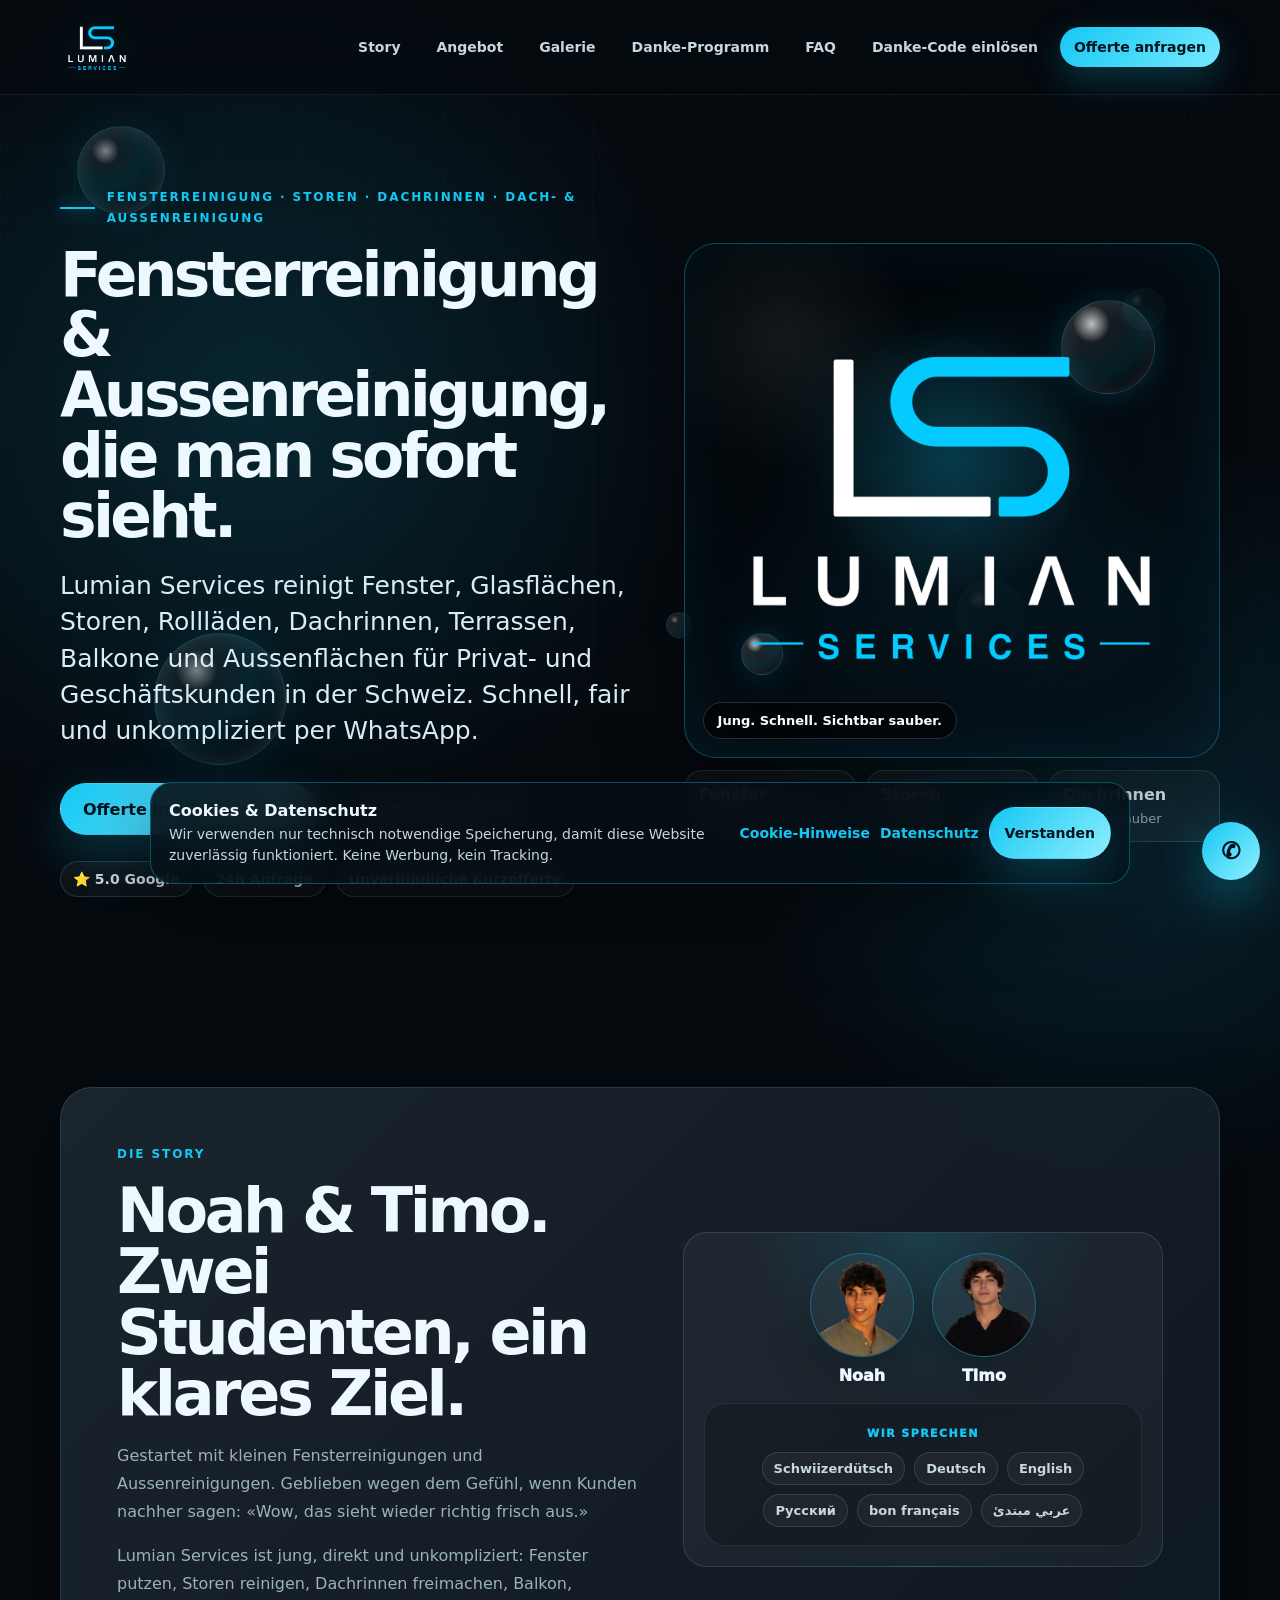
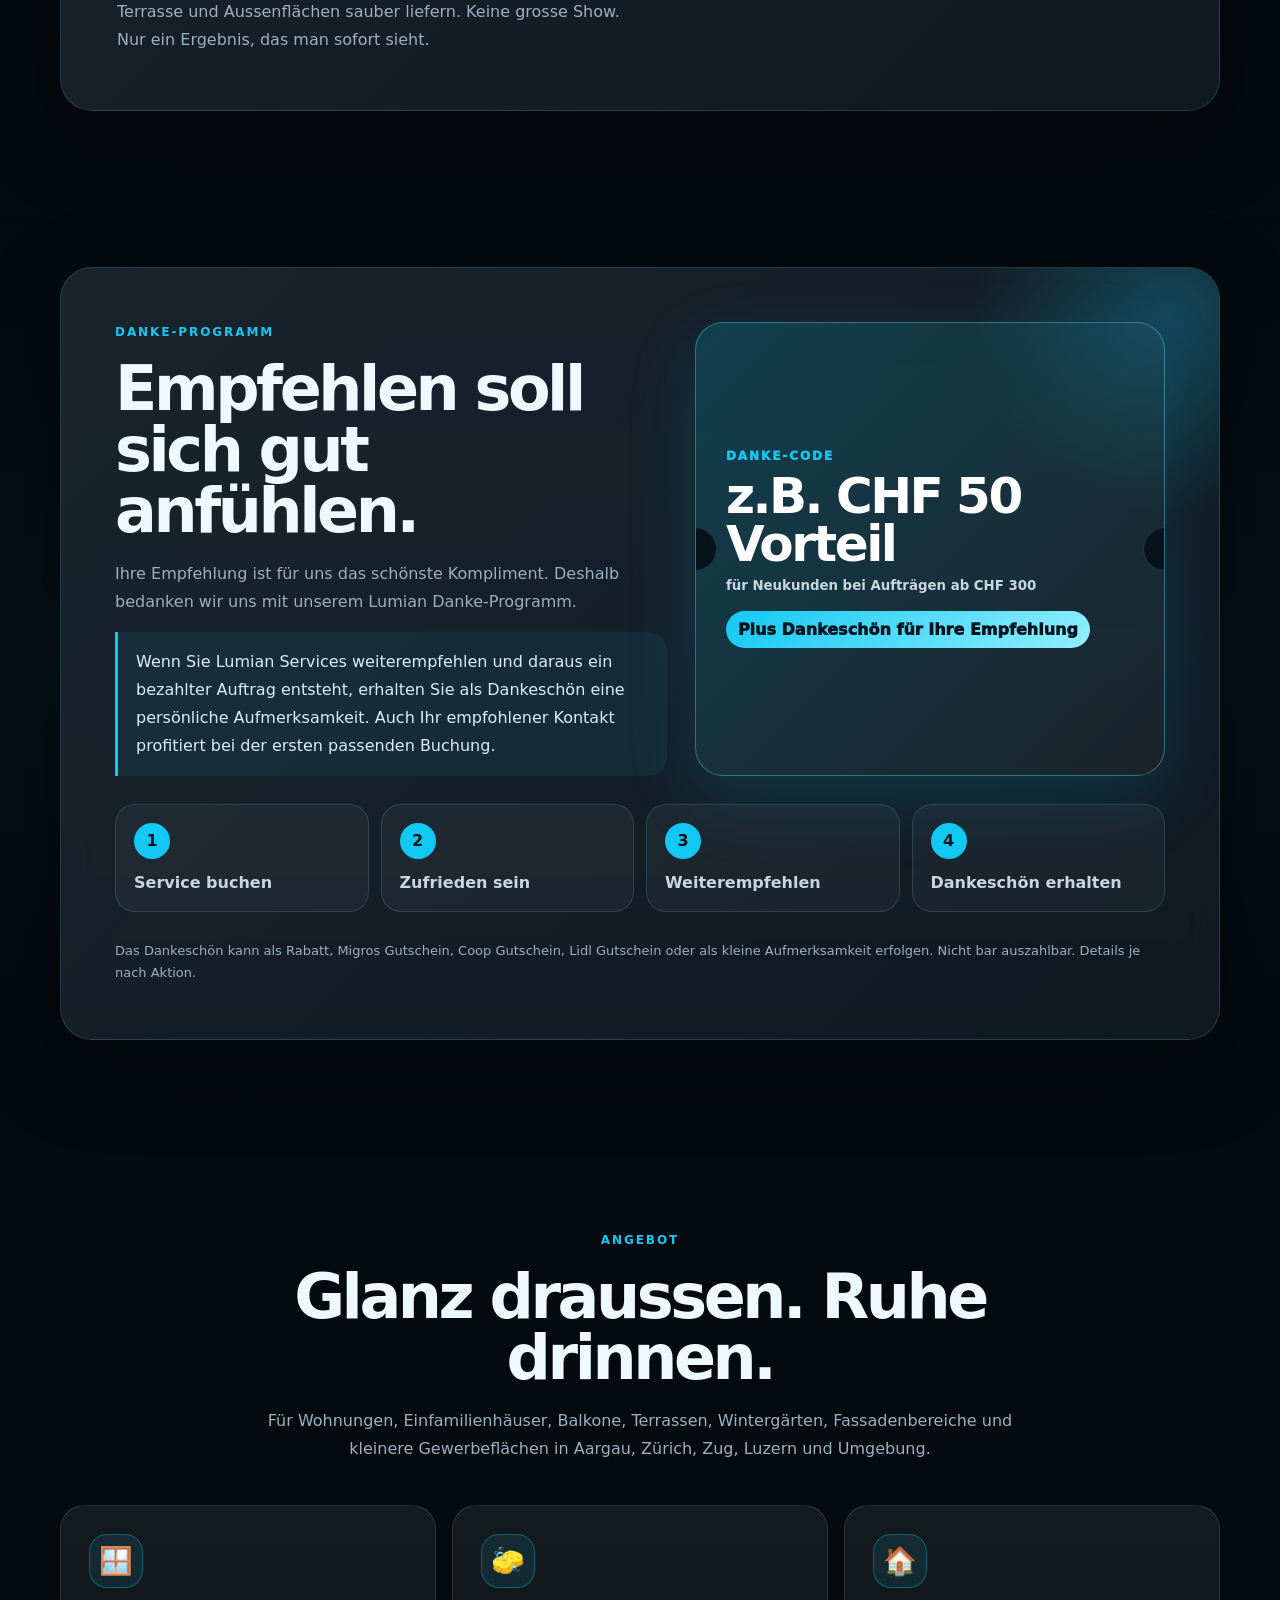
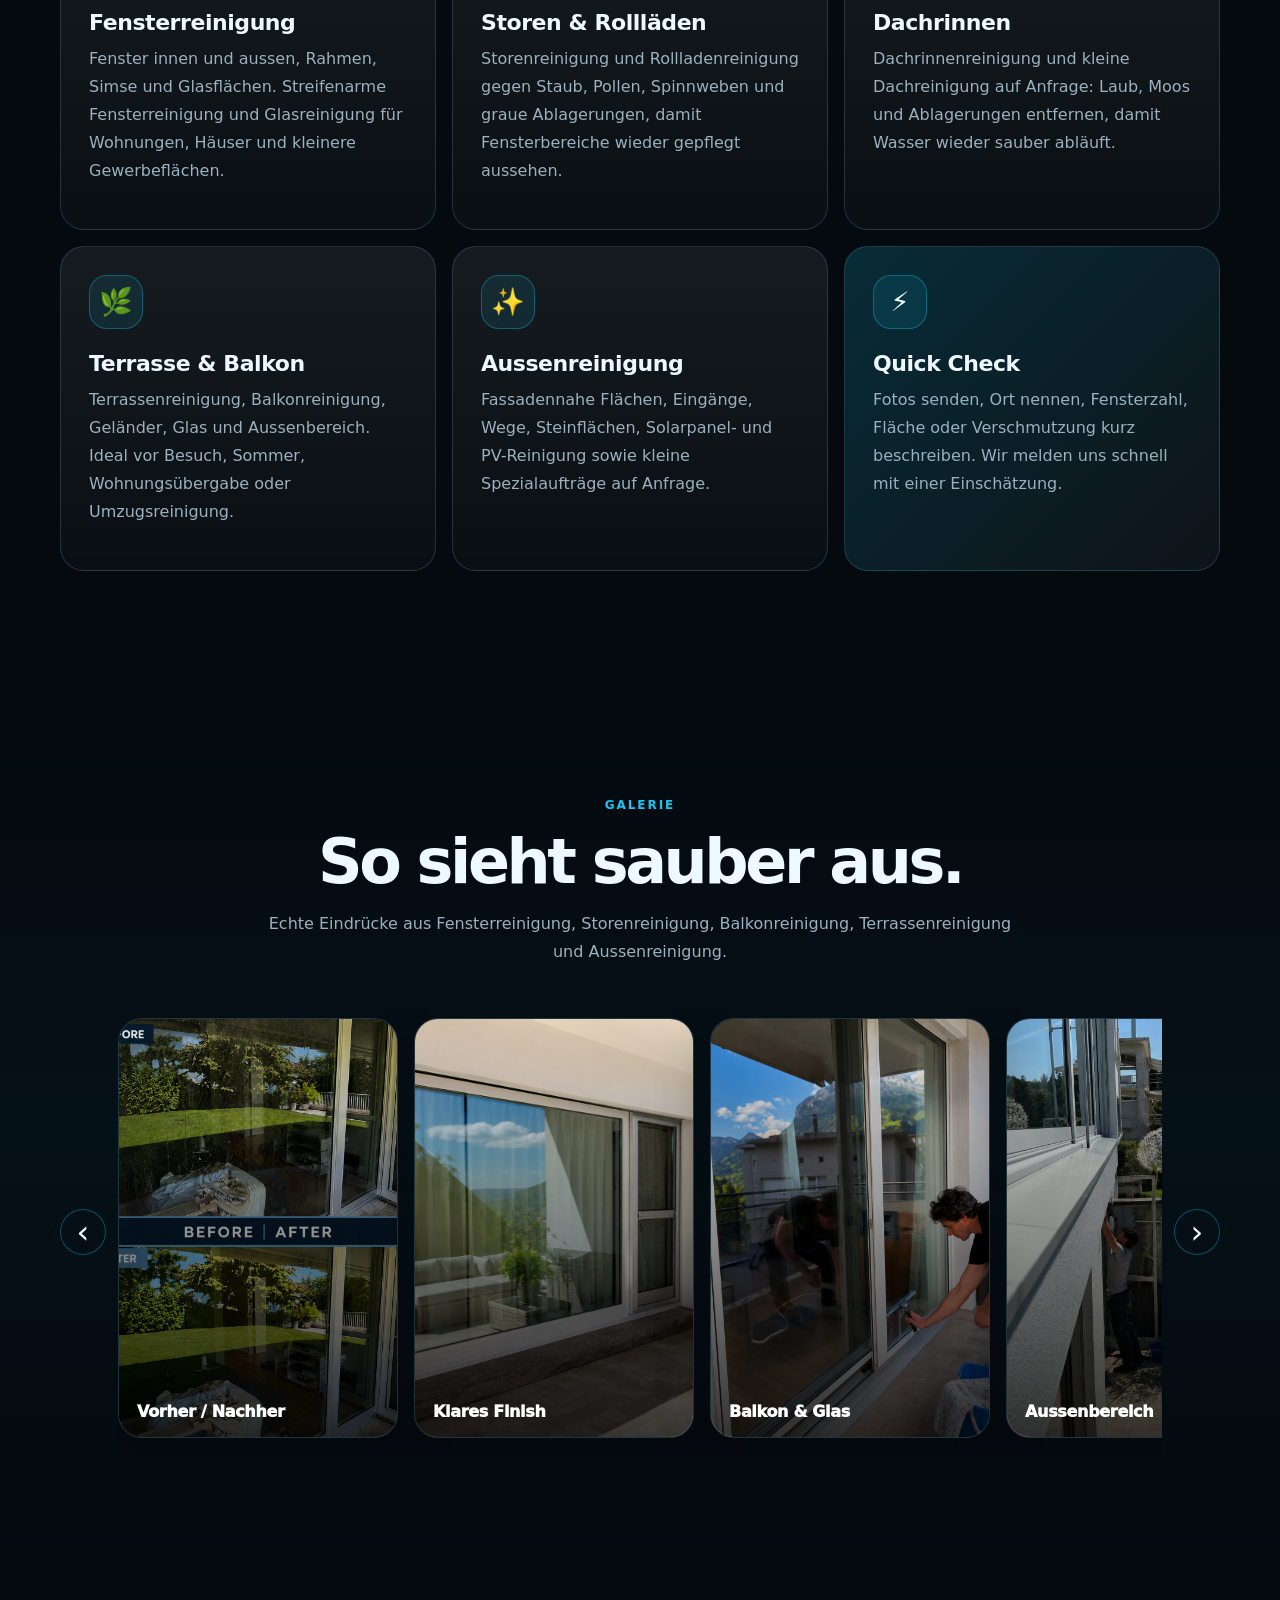
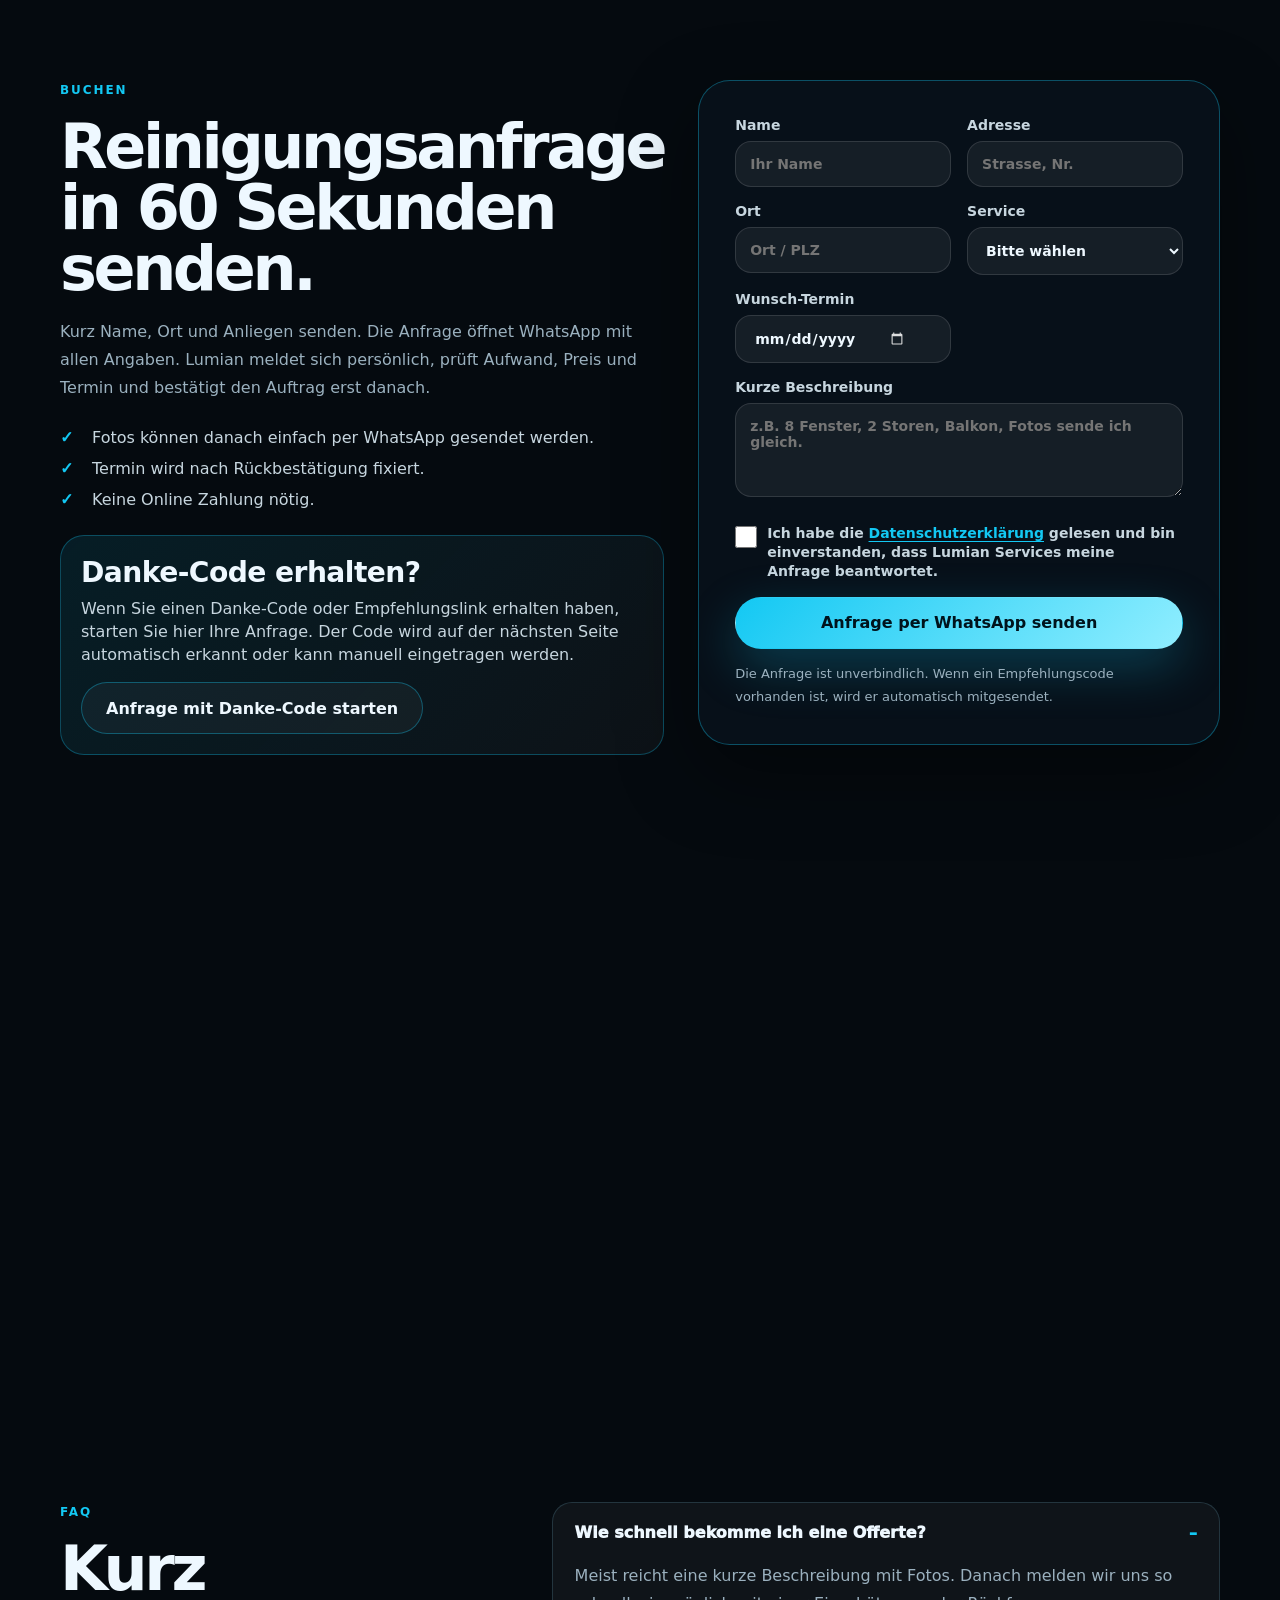
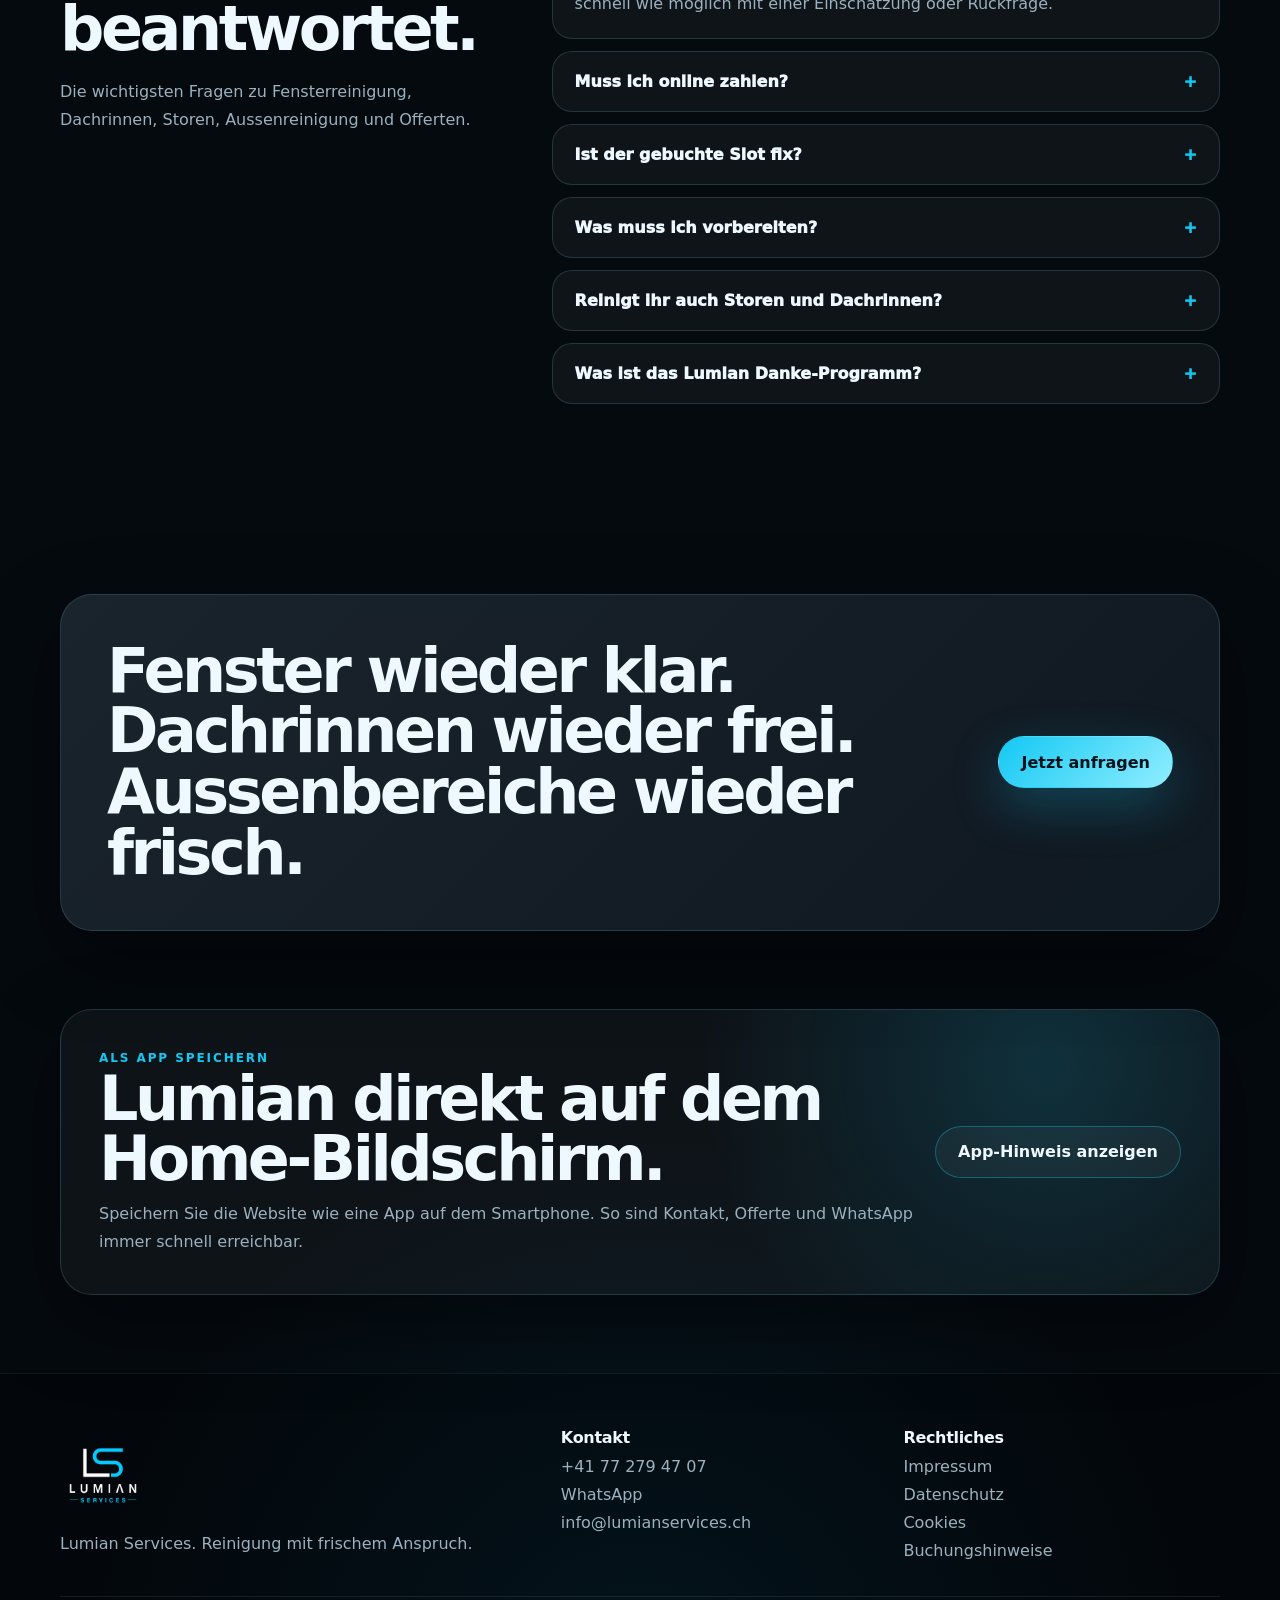
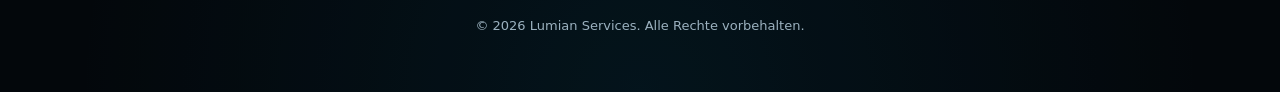
==== index.html @ cee0e77c "Add files via upload" ====
<!DOCTYPE html>

<html lang="de-CH">
<head>
<meta charset="utf-8"/>
<meta content="width=device-width, initial-scale=1" name="viewport"/>
<title>Lumian Services</title>
<meta content="Lumian Services bietet Fensterreinigung, Glasreinigung, Storenreinigung, Dachrinnenreinigung, Terrassen-, Balkon-, Fassaden- und Aussenreinigung für Privat- und Geschäftskunden in der Schweiz. Schnell per WhatsApp anfragen." name="description"/>
<meta content="Fensterreinigung, Fenster putzen, Fensterputzer, Glasreinigung, Storenreinigung, Rollladenreinigung, Dachreinigung, Dach reinigen, Dachrinnenreinigung, Solaranlagen Reinigung, Solarpanel Reinigung, Fassadenreinigung, Hochdruckreinigung, Terrassenreinigung, Balkonreinigung, Wintergarten Reinigung, Gebäudereinigung, Hausreinigung, Wohnungsreinigung, Umzugsreinigung, Endreinigung, Reinigungsfirma, Putzfirma, Reinigung Schweiz, Reinigung Aargau, Reinigung Zürich, Reinigung Zug, Reinigung Luzern, cleaning services Switzerland, window cleaning, roof cleaning, house cleaning, solar panel cleaning, building cleaning" name="keywords"/>
<meta content="index, follow, max-image-preview:large, max-snippet:-1, max-video-preview:-1" name="robots"/>
<link href="https://www.lumianservices.ch/" rel="canonical"/>
<meta content="Lumian Services | Fensterreinigung &amp; Aussenreinigung Schweiz" property="og:title"/>
<meta content="Fenster, Storen, Dachrinnen, Terrassen, Balkone, Fassaden und Aussenflächen professionell reinigen lassen. Schnell, fair und unkompliziert per WhatsApp anfragen." property="og:description"/>
<meta content="website" property="og:type"/>
<meta content="Lumian Services" property="og:site_name"/>
<meta content="https://www.lumianservices.ch/" property="og:url"/>
<meta content="https://www.lumianservices.ch/assets/img/lumian-logo-dark.png" property="og:image"/>
<meta content="https://www.lumianservices.ch/assets/img/lumian-logo-dark.png" property="og:image:secure_url"/>
<meta content="image/png" property="og:image:type"/>
<meta content="1000" property="og:image:width"/>
<meta content="1000" property="og:image:height"/>
<meta content="Lumian Services Logo" property="og:image:alt"/>
<meta content="summary_large_image" name="twitter:card"/>
<meta content="Lumian Services | Fensterreinigung &amp; Gebäudereinigung Schweiz" name="twitter:title"/>
<meta content="Fensterreinigung, Storen, Dachrinnen, Terrassen, Balkone, Fassaden und Aussenreinigung. Schnell per WhatsApp anfragen." name="twitter:description"/>
<meta content="https://www.lumianservices.ch/assets/img/lumian-logo-dark.png" name="twitter:image"/>



<meta content="#061018" name="theme-color"/>












<link href="https://www.lumianservices.ch/assets/img/favicon.ico" rel="icon" sizes="any"/>
<link href="https://www.lumianservices.ch/assets/img/favicon-192.png" rel="icon" sizes="192x192" type="image/png"/>
<link href="https://www.lumianservices.ch/assets/img/apple-touch-icon.png" rel="apple-touch-icon" sizes="180x180"/>
<link href="https://www.lumianservices.ch/site.webmanifest" rel="manifest"/>
<meta content="yes" name="apple-mobile-web-app-capable"/>
<meta content="Lumian Services" name="apple-mobile-web-app-title"/>
<meta content="black-translucent" name="apple-mobile-web-app-status-bar-style"/>
<link as="style" href="styles.css?v=76" rel="preload"/>
<link href="styles.css?v=76" rel="stylesheet"/>

<script type="application/ld+json">{
  "@context": "https://schema.org",
  "@graph": [
    {
      "@type": "Organization",
      "@id": "https://www.lumianservices.ch/#organization",
      "name": "Lumian Services",
      "url": "https://www.lumianservices.ch/",
      "logo": "https://www.lumianservices.ch/assets/img/lumian-logo-dark.png",
      "thumbnailUrl": "https://www.lumianservices.ch/assets/img/lumian-logo-dark.png",
      "image": "https://www.lumianservices.ch/assets/img/lumian-logo-dark.png",
      "email": "info@lumianservices.ch",
      "telephone": "+41772794707"
    },
    {
      "@type": [
        "LocalBusiness",
        "HomeAndConstructionBusiness"
      ],
      "@id": "https://www.lumianservices.ch/#localbusiness",
      "name": "Lumian Services",
      "legalName": "Lumian Services, Inhaber Fares Aburok",
      "url": "https://www.lumianservices.ch/",
      "image": "https://www.lumianservices.ch/assets/img/lumian-logo-dark.png",
      "logo": "https://www.lumianservices.ch/assets/img/lumian-logo-dark.png",
      "telephone": "+41772794707",
      "email": "info@lumianservices.ch",
      "priceRange": "CHF",
      "address": {
        "@type": "PostalAddress",
        "streetAddress": "Wilhalde 8A",
        "postalCode": "5504",
        "addressLocality": "Othmarsingen",
        "addressRegion": "AG",
        "addressCountry": "CH"
      },
      "areaServed": [
        "Aargau",
        "Zürich",
        "Zug",
        "Luzern",
        "Lenzburg",
        "Aarau",
        "Baden",
        "Brugg",
        "Wohlen",
        "Othmarsingen",
        "Schweiz"
      ],
      "description": "Professionelle Fensterreinigung, Glasreinigung, Storenreinigung, Rollladenreinigung, Dachrinnenreinigung, Terrassenreinigung, Balkonreinigung, Fassadenreinigung und Aussenreinigung für Privat- und Geschäftskunden in der Schweiz.",
      "sameAs": []
    },
    {
      "@type": "Service",
      "@id": "https://www.lumianservices.ch/#cleaningservices",
      "name": "Professionelle Reinigungsdienstleistungen",
      "provider": {
        "@id": "https://www.lumianservices.ch/#localbusiness"
      },
      "areaServed": [
        "Aargau",
        "Zürich",
        "Zug",
        "Luzern",
        "Schweiz"
      ],
      "serviceType": [
        "Fensterreinigung",
        "Glasreinigung",
        "Storenreinigung",
        "Rollladenreinigung",
        "Dachrinnenreinigung",
        "Dachreinigung",
        "Solaranlagen Reinigung",
        "Solarpanel Reinigung",
        "Fassadenreinigung",
        "Terrassenreinigung",
        "Balkonreinigung",
        "Wintergarten Reinigung",
        "Gebäudereinigung",
        "Aussenreinigung",
        "Umzugsreinigung",
        "Endreinigung"
      ],
      "description": "Reinigung von Fenstern, Glasflächen, Storen, Rollläden, Dachrinnen, Terrassen, Balkonen, Fassaden, Aussenflächen und kleineren Gewerbeflächen."
    },
    {
      "@type": "WebSite",
      "@id": "https://www.lumianservices.ch/#website",
      "name": "Lumian Services",
      "url": "https://www.lumianservices.ch/",
      "publisher": {
        "@id": "https://www.lumianservices.ch/#organization"
      },
      "inLanguage": "de-CH"
    },
    {
      "@type": "FAQPage",
      "@id": "https://www.lumianservices.ch/#faq",
      "mainEntity": [
        {
          "@type": "Question",
          "name": "Wie schnell bekomme ich eine Offerte?",
          "acceptedAnswer": {
            "@type": "Answer",
            "text": "Meist reicht eine kurze Beschreibung mit Fotos per WhatsApp. Lumian Services meldet sich anschliessend mit einer Einschätzung oder Rückfrage."
          }
        },
        {
          "@type": "Question",
          "name": "Welche Reinigungen bietet Lumian Services an?",
          "acceptedAnswer": {
            "@type": "Answer",
            "text": "Lumian Services bietet Fensterreinigung, Glasreinigung, Storenreinigung, Rollladenreinigung, Dachrinnenreinigung, Terrassen- und Balkonreinigung, Fassadennahe Aussenreinigung und kleine Spezialaufträge auf Anfrage."
          }
        },
        {
          "@type": "Question",
          "name": "In welchen Regionen arbeitet Lumian Services?",
          "acceptedAnswer": {
            "@type": "Answer",
            "text": "Lumian Services arbeitet auf Anfrage in der Schweiz, insbesondere in Aargau, Zürich, Zug, Luzern und umliegenden Regionen."
          }
        },
        {
          "@type": "Question",
          "name": "Kann ich Fotos per WhatsApp senden?",
          "acceptedAnswer": {
            "@type": "Answer",
            "text": "Ja. Fotos helfen bei einer schnellen Einschätzung für Fenster, Storen, Dachrinnen, Terrassen, Balkone, Fassaden und Aussenflächen."
          }
        }
      ]
    }
  ]
}</script></head>
<body class="page-home">
<a class="skip-link" href="#main">Direkt zum Inhalt</a>
<div aria-hidden="true" class="liquid-bg">
<span class="bubble bubble-a"></span>
<span class="bubble bubble-b"></span>
<span class="bubble bubble-c"></span>
<span class="bubble bubble-d"></span>
<span class="bubble bubble-e"></span>
</div>
<header class="site-header" data-header="">
<div class="container nav-wrap">
<a aria-label="Lumian Services Startseite" class="brand" href="index.html">
<img alt="Lumian Services Logo für Fensterreinigung und Gebäudereinigung" height="122" src="assets/img/lumian-logo-dark.png" width="122"/>
</a>
<button aria-controls="main-nav" aria-expanded="false" class="nav-toggle" data-nav-toggle="" type="button">
<span></span><span></span><span></span>
<span class="sr-only">Menü öffnen</span>
</button>
<nav class="main-nav" data-nav="" id="main-nav">
<a href="#story">Story</a>
<a href="#services">Angebot</a>
<a href="#gallery">Galerie</a>
<a href="#referral">Danke-Programm</a>
<a href="#faq">FAQ</a>
<a href="empfehlung/">Danke-Code einlösen</a>
<a class="nav-cta" href="#booking">Offerte anfragen</a>
</nav>
</div>
</header>
<main id="main">
<section class="hero section-pad">
<div class="container hero-grid">
<div class="hero-copy reveal">
<p class="eyebrow"><span></span> Fensterreinigung · Storen · Dachrinnen · Dach- & Aussenreinigung</p>
<h1>Fensterreinigung & Aussenreinigung, die man sofort sieht.</h1>
<p class="hero-lead">Lumian Services reinigt Fenster, Glasflächen, Storen, Rollläden, Dachrinnen, Terrassen, Balkone und Aussenflächen für Privat- und Geschäftskunden in der Schweiz. Schnell, fair und unkompliziert per WhatsApp.</p>
<div class="hero-actions">
<a class="btn btn-primary" href="#booking">Offerte in 60 Sekunden</a>
<a class="btn btn-ghost" href="https://wa.me/41772794707?text=Hoi%20Lumian%20Services%2C%20ich%20m%C3%B6chte%20eine%20Reinigung%20anfragen." rel="noopener" target="_blank">WhatsApp starten</a>
</div>
<div aria-label="Vorteile" class="trust-row">
<span>⭐ 5.0 Google</span>
<span>24h Anfrage</span>
<span>Unverbindliche Kurzofferte</span>
</div>
</div>
<div aria-label="Lumian Services Logo" class="hero-card hero-logo-card reveal">
<div class="logo-stage">
<span class="clean-orbit orbit-one"></span>
<span class="clean-orbit orbit-two"></span>
<span class="clean-orbit orbit-three"></span>
<img alt="Lumian Services Logo für Fensterreinigung und Gebäudereinigung" class="hero-logo-img" fetchpriority="high" height="1300" src="assets/img/lumian-logo-hero.png" width="1300"/>
<div class="result-pill logo-pill">Jung. Schnell. Sichtbar sauber.</div>
</div>
<div class="mini-cards">
<div><strong>Fenster</strong><span>streifenarm und klar</span></div>
<div><strong>Storen</strong><span>frisch statt grau</span></div>
<div><strong>Dachrinnen</strong><span>frei und sauber</span></div>
</div>
</div>
</div>
</section>
<section class="story section-pad-sm" id="story">
<div class="container split-card story-card reveal">
<div class="story-main">
<p class="section-kicker">Die Story</p>
<h2>Noah &amp; Timo. Zwei Studenten, ein klares Ziel.</h2>
<p>Gestartet mit kleinen Fensterreinigungen und Aussenreinigungen. Geblieben wegen dem Gefühl, wenn Kunden nachher sagen: «Wow, das sieht wieder richtig frisch aus.»</p>
<p>Lumian Services ist jung, direkt und unkompliziert: Fenster putzen, Storen reinigen, Dachrinnen freimachen, Balkon, Terrasse und Aussenflächen sauber liefern. Keine grosse Show. Nur ein Ergebnis, das man sofort sieht.</p>
</div>
<div aria-label="Gründer von Lumian Services" class="founder-panel">
<div class="founder-avatars">
<figure>
<img alt="Noah von Lumian Services, Fensterreinigung und Aussenreinigung Schweiz" height="120" src="assets/img/founders/noah.png" width="120"/>
<figcaption>Noah</figcaption>
</figure>
<figure>
<img alt="Timo von Lumian Services, Fensterreinigung und Gebäudereinigung Schweiz" height="120" src="assets/img/founders/timo.png" width="120"/>
<figcaption>Timo</figcaption>
</figure>
</div>
<div class="language-hub">
<span class="hub-title">Wir sprechen</span>
<div class="language-tags">
<span>Schwiizerdütsch</span>
<span>Deutsch</span>
<span>English</span>
<span>Русский</span>
<span>bon français</span>
<span>عربي مبتدئ</span>
</div>
</div>
</div>
</div>
</section>
<section class="section-pad-sm referral-section" id="referral">
<div class="container referral-card referral-premium reveal">
<div class="referral-glow"></div>
<div class="referral-content">
<div>
<p class="section-kicker">Danke-Programm</p>
<h2>Empfehlen soll sich gut anfühlen.</h2>
<p>Ihre Empfehlung ist für uns das schönste Kompliment. Deshalb bedanken wir uns mit unserem Lumian Danke-Programm.</p>
<p class="referral-highlight">Wenn Sie Lumian Services weiterempfehlen und daraus ein bezahlter Auftrag entsteht, erhalten Sie als Dankeschön eine persönliche Aufmerksamkeit. Auch Ihr empfohlener Kontakt profitiert bei der ersten passenden Buchung.</p>
</div>
<div aria-label="Danke-Programm Vorteil" class="referral-ticket">
<span>Danke-Code</span>
<strong>z.B. CHF 50 Vorteil</strong>
<small>für Neukunden bei Aufträgen ab CHF 300</small>
<em>Plus Dankeschön für Ihre Empfehlung</em>
</div>
</div>
<div class="referral-steps compact">
<div><strong>1</strong><span>Service buchen</span></div>
<div><strong>2</strong><span>Zufrieden sein</span></div>
<div><strong>3</strong><span>Weiterempfehlen</span></div>
<div><strong>4</strong><span>Dankeschön erhalten</span></div>
</div>
<p class="small-print">Das Dankeschön kann als Rabatt, Migros Gutschein, Coop Gutschein, Lidl Gutschein oder als kleine Aufmerksamkeit erfolgen. Nicht bar auszahlbar. Details je nach Aktion.</p>
</div>
</section>
<section class="section-pad" id="services">
<div class="container">
<div class="section-head reveal">
<p class="section-kicker">Angebot</p>
<h2>Glanz draussen. Ruhe drinnen.</h2>
<p>Für Wohnungen, Einfamilienhäuser, Balkone, Terrassen, Wintergärten, Fassadenbereiche und kleinere Gewerbeflächen in Aargau, Zürich, Zug, Luzern und Umgebung.</p>
</div>
<div class="service-grid">
<article class="service-card reveal">
<div class="service-icon">🪟</div>
<h3>Fensterreinigung</h3>
<p>Fenster innen und aussen, Rahmen, Simse und Glasflächen. Streifenarme Fensterreinigung und Glasreinigung für Wohnungen, Häuser und kleinere Gewerbeflächen.</p>
</article>
<article class="service-card reveal">
<div class="service-icon">🧽</div>
<h3>Storen &amp; Rollläden</h3>
<p>Storenreinigung und Rollladenreinigung gegen Staub, Pollen, Spinnweben und graue Ablagerungen, damit Fensterbereiche wieder gepflegt aussehen.</p>
</article>
<article class="service-card reveal">
<div class="service-icon">🏠</div>
<h3>Dachrinnen</h3>
<p>Dachrinnenreinigung und kleine Dachreinigung auf Anfrage: Laub, Moos und Ablagerungen entfernen, damit Wasser wieder sauber abläuft.</p>
</article>
<article class="service-card reveal">
<div class="service-icon">🌿</div>
<h3>Terrasse &amp; Balkon</h3>
<p>Terrassenreinigung, Balkonreinigung, Geländer, Glas und Aussenbereich. Ideal vor Besuch, Sommer, Wohnungsübergabe oder Umzugsreinigung.</p>
</article>
<article class="service-card reveal">
<div class="service-icon">✨</div>
<h3>Aussenreinigung</h3>
<p>Fassadennahe Flächen, Eingänge, Wege, Steinflächen, Solarpanel- und PV-Reinigung sowie kleine Spezialaufträge auf Anfrage.</p>
</article>
<article class="service-card highlight reveal">
<div class="service-icon">⚡</div>
<h3>Quick Check</h3>
<p>Fotos senden, Ort nennen, Fensterzahl, Fläche oder Verschmutzung kurz beschreiben. Wir melden uns schnell mit einer Einschätzung.</p>
</article>
</div>
</div>
</section>
<section class="section-pad gallery-section" id="gallery">
<div class="container">
<div class="section-head reveal">
<p class="section-kicker">Galerie</p>
<h2>So sieht sauber aus.</h2>
<p>Echte Eindrücke aus Fensterreinigung, Storenreinigung, Balkonreinigung, Terrassenreinigung und Aussenreinigung.</p>
</div>
<div class="gallery-slider reveal" data-gallery="">
<button aria-label="Vorheriges Bild" class="slider-arrow slider-prev" data-gallery-prev="" type="button">‹</button>
<div aria-live="polite" class="gallery-track" data-gallery-track=""></div>
<button aria-label="Nächstes Bild" class="slider-arrow slider-next" data-gallery-next="" type="button">›</button>
</div>
</div>
</section>
<section class="section-pad booking-section" id="booking">
<div class="container booking-grid">
<div class="booking-copy reveal">
<p class="section-kicker">Buchen</p>
<h2>Reinigungsanfrage in 60 Sekunden senden.</h2>
<p>Kurz Name, Ort und Anliegen senden. Die Anfrage öffnet WhatsApp mit allen Angaben. Lumian meldet sich persönlich, prüft Aufwand, Preis und Termin und bestätigt den Auftrag erst danach.</p>
<ul class="check-list">
<li>Fotos können danach einfach per WhatsApp gesendet werden.</li>
<li>Termin wird nach Rückbestätigung fixiert.</li>
<li>Keine Online Zahlung nötig.</li>
</ul>
<div class="slot-box referral-slot">
<h3>Danke-Code erhalten?</h3>
<p>Wenn Sie einen Danke-Code oder Empfehlungslink erhalten haben, starten Sie hier Ihre Anfrage. Der Code wird auf der nächsten Seite automatisch erkannt oder kann manuell eingetragen werden.</p>
<a class="btn btn-ghost" href="empfehlung/">Anfrage mit Danke-Code starten</a>
</div>
</div>
<form class="booking-form reveal" data-booking-form="" data-no-lead-webhook="true">
<label>
            Name
            <input autocomplete="name" name="name" placeholder="Ihr Name" required="" type="text"/>
</label>
<label>
            Adresse
            <input autocomplete="street-address" name="address" placeholder="Strasse, Nr." required="" type="text"/>
</label>
<label>
            Ort
            <input autocomplete="address-level2" name="place" placeholder="Ort / PLZ" required="" type="text"/>
</label>
<label>
            Service
            <select name="service" required="">
<option value="">Bitte wählen</option>
<option>Fensterreinigung</option>
<option>Storen / Rollläden</option>
<option>Dachrinnenreinigung</option>
<option>Terrasse / Balkon</option>
<option>Aussenreinigung</option>
<option>Kombination / weiss noch nicht</option>
</select>
</label>
<label>
            Wunsch-Termin
            <input name="date" type="date" data-date-input data-ch-date lang="de-CH"/>
</label>
<label class="full">
            Kurze Beschreibung
            <textarea name="message" placeholder="z.B. 8 Fenster, 2 Storen, Balkon, Fotos sende ich gleich." rows="4"></textarea>
</label>
<label class="consent full">
<input required="" type="checkbox"/>
<span>Ich habe die <a href="datenschutz.html">Datenschutzerklärung</a> gelesen und bin einverstanden, dass Lumian Services meine Anfrage beantwortet.</span>
</label>
<button class="btn btn-primary full" type="submit">Anfrage per WhatsApp senden</button>
<p class="form-note full">Die Anfrage ist unverbindlich. Wenn ein Empfehlungscode vorhanden ist, wird er automatisch mitgesendet.</p>
</form>
</div>
</section>
<section class="section-pad-sm" id="area">
<div class="container area-grid reveal">
<div>
<p class="section-kicker">Gebiet</p>
<h2>Zug, Luzern &amp; Umgebung.</h2>
<p>Lumian Services arbeitet auf Anfrage in Aargau, Zürich, Zug, Luzern, Lenzburg, Aarau, Baden, Brugg, Wohlen, Othmarsingen und Umgebung. Fotos senden, Standort nennen. Wir prüfen, ob es passt.</p>
</div>
<div class="contact-card">
<span>Direktkontakt</span>
<a href="tel:+41772794707">+41 77 279 47 07</a>
<a href="mailto:info@lumianservices.ch">info@lumianservices.ch</a>
<a href="https://wa.me/41772794707" rel="noopener" target="_blank">WhatsApp öffnen</a>
</div>
</div>
</section>
<section class="section-pad faq-section" id="faq">
<div class="container faq-grid">
<div class="section-head left reveal">
<p class="section-kicker">FAQ</p>
<h2>Kurz beantwortet.</h2>
<p>Die wichtigsten Fragen zu Fensterreinigung, Dachrinnen, Storen, Aussenreinigung und Offerten.</p>
</div>
<div class="faq-list reveal" data-faq="">
<details open="">
<summary>Wie schnell bekomme ich eine Offerte?</summary>
<p>Meist reicht eine kurze Beschreibung mit Fotos. Danach melden wir uns so schnell wie möglich mit einer Einschätzung oder Rückfrage.</p>
</details>
<details>
<summary>Muss ich online zahlen?</summary>
<p>Nein. Aktuell läuft die Bezahlung nach Absprache, zum Beispiel per TWINT, bar oder Rechnung, je nach Auftrag.</p>
</details>
<details>
<summary>Ist der gebuchte Slot fix?</summary>
<p>Der Slot ist eine Reservation. Fix wird der Termin, sobald Lumian Services ihn per WhatsApp, SMS, Telefon oder Mail bestätigt.</p>
</details>
<details>
<summary>Was muss ich vorbereiten?</summary>
<p>Am besten Fensterbereiche frei machen, Zugang klären und spezielle Stellen kurz fotografieren. Den Rest besprechen wir einfach vorher.</p>
</details>
<details>
<summary>Reinigt ihr auch Storen und Dachrinnen?</summary>
<p>Ja. Fensterreinigung, Glasreinigung, Storen, Rollläden, Dachrinnen, Balkon, Terrasse, fassadennahe Aussenreinigung und kleine Dach- oder Solarpanel-Reinigungen auf Anfrage gehören zu den Hauptservices.</p>
</details>
<details>
<summary>Was ist das Lumian Danke-Programm?</summary>
<p>Wenn Sie mit unserer Arbeit zufrieden sind und uns weiterempfehlen, können Sie einen persönlichen Danke-Code erhalten. Ihr Kontakt profitiert bei der ersten passenden Buchung und Sie erhalten nach einem erfolgreichen Auftrag ein kleines Dankeschön.</p>
</details>
</div>
</div>
</section>
<section class="final-cta section-pad-sm">
<div class="container final-card reveal">
<h2>Fenster wieder klar. Dachrinnen wieder frei. Aussenbereiche wieder frisch.</h2>
<a class="btn btn-primary" href="#booking">Jetzt anfragen</a>
</div>
</section>
<section class="app-cta section-pad-sm" id="app">
<div class="container app-card reveal">
<div>
<p class="section-kicker">Als App speichern</p>
<h2>Lumian direkt auf dem Home-Bildschirm.</h2>
<p>Speichern Sie die Website wie eine App auf dem Smartphone. So sind Kontakt, Offerte und WhatsApp immer schnell erreichbar.</p>
</div>
<button class="btn btn-ghost" data-install-app="" type="button">App-Hinweis anzeigen</button>
</div>
</section>
</main>
<footer class="site-footer">
<div class="container footer-grid">
<div>
<img alt="Lumian Services Logo für Fensterreinigung und Gebäudereinigung" height="92" src="assets/img/lumian-logo-dark.png" width="92"/>
<p>Lumian Services. Reinigung mit frischem Anspruch.</p>
</div>
<div>
<h3>Kontakt</h3>
<a href="tel:+41772794707">+41 77 279 47 07</a>
<a href="https://wa.me/41772794707" rel="noopener" target="_blank">WhatsApp</a>
<a href="mailto:info@lumianservices.ch">info@lumianservices.ch</a>
</div>
<div>
<h3>Rechtliches</h3>
<a href="impressum.html">Impressum</a>
<a href="datenschutz.html">Datenschutz</a>
<a href="cookies.html">Cookies</a>
<a href="buchung.html">Buchungshinweise</a>
</div>
</div>
<p class="footer-copy">© 2026 Lumian Services. Alle Rechte vorbehalten.</p>
</footer>
<div class="lightbox" data-lightbox="" hidden="">
<button aria-label="Galerie schliessen" class="lightbox-close" data-lightbox-close="" type="button">×</button>
<img alt="" data-lightbox-img="" src=""/>
<p data-lightbox-caption=""></p>
</div>
<a aria-label="WhatsApp Anfrage senden" class="floating-whatsapp" href="https://wa.me/41772794707?text=Hoi%20Lumian%20Services%2C%20ich%20m%C3%B6chte%20eine%20Reinigung%20anfragen." rel="noopener" target="_blank">✆</a>
<div class="cookie-notice" data-cookie-notice="" hidden="">
<div>
<strong>Cookies &amp; Datenschutz</strong>
<p>Wir verwenden nur technisch notwendige Speicherung, damit diese Website zuverlässig funktioniert. Keine Werbung, kein Tracking.</p>
</div>
<div class="cookie-actions">
<a href="cookies.html">Cookie-Hinweise</a>
<a href="datenschutz.html">Datenschutz</a>
<button class="btn btn-primary btn-small" data-cookie-accept="" type="button">Verstanden</button>
</div>
</div>
<div class="install-help" data-install-help="" hidden="">
<button aria-label="Hinweis schliessen" class="install-help-close" data-install-close="" type="button">×</button>
<strong>Lumian als App speichern</strong>
<p data-install-help-text="">Auf dem iPhone: Teilen-Symbol in Safari öffnen und «Zum Home-Bildschirm» wählen. Auf Android: Menü öffnen und «App installieren» oder «Zum Startbildschirm hinzufügen» wählen.</p>
</div>
<script defer="" src="assets/js/gallery-data.js"></script>

<script defer="" src="lead-config.js?v=53"></script>
<script defer="" src="script.js?v=76"></script>
</body>
</html>
---- styles.css ----
:root {
  --bg: #050a0f;
  --bg-2: #07121b;
  --panel: rgba(11, 24, 35, 0.74);
  --panel-strong: rgba(8, 18, 27, 0.92);
  --text: #eef8ff;
  --muted: #9bb1bf;
  --soft: #c7d6df;
  --cyan: #13c8f3;
  --cyan-2: #16a6d7;
  --blue: #096789;
  --line: rgba(140, 224, 255, 0.16);
  --line-strong: rgba(19, 200, 243, 0.35);
  --shadow: 0 28px 80px rgba(0, 0, 0, 0.42);
  --radius-xl: 32px;
  --radius-lg: 24px;
  --radius-md: 16px;
  --container: 1160px;
  --ease: cubic-bezier(.16, 1, .3, 1);
}

* { box-sizing: border-box; }
html { scroll-behavior: smooth; }
body {
  margin: 0;
  font-family: Inter, ui-sans-serif, system-ui, -apple-system, BlinkMacSystemFont, "Segoe UI", sans-serif;
  color: var(--text);
  background:
    radial-gradient(circle at 20% 5%, rgba(19, 200, 243, 0.15), transparent 28rem),
    radial-gradient(circle at 88% 10%, rgba(22, 166, 215, 0.16), transparent 24rem),
    radial-gradient(circle at 50% 100%, rgba(9, 103, 137, 0.18), transparent 35rem),
    var(--bg);
  overflow-x: hidden;
}
body::before {
  content: "";
  position: fixed;
  inset: 0;
  pointer-events: none;
  z-index: -2;
  background-image:
    linear-gradient(rgba(255,255,255,.025) 1px, transparent 1px),
    linear-gradient(90deg, rgba(255,255,255,.025) 1px, transparent 1px);
  background-size: 74px 74px;
  mask-image: linear-gradient(to bottom, rgba(0,0,0,.95), rgba(0,0,0,.22));
}

img { max-width: 100%; display: block; }
a { color: inherit; text-decoration: none; }
button, input, textarea, select { font: inherit; }
button { cursor: pointer; }

.container {
  width: min(100% - 40px, var(--container));
  margin-inline: auto;
}
.section-pad { padding: 112px 0; }
.section-pad-sm { padding: 78px 0; }
.sr-only, .skip-link {
  position: absolute;
  width: 1px;
  height: 1px;
  padding: 0;
  margin: -1px;
  overflow: hidden;
  clip: rect(0, 0, 0, 0);
  white-space: nowrap;
  border: 0;
}
.skip-link:focus {
  width: auto;
  height: auto;
  clip: auto;
  padding: 12px 16px;
  top: 12px;
  left: 12px;
  z-index: 9999;
  background: var(--cyan);
  color: #001018;
  border-radius: 999px;
}

.liquid-bg { position: fixed; inset: 0; pointer-events: none; z-index: -1; overflow: hidden; }
.bubble {
  position: absolute;
  border-radius: 999px;
  border: 1px solid rgba(120, 230, 255, .22);
  background:
    radial-gradient(circle at 32% 28%, rgba(255,255,255,.62), rgba(255,255,255,.06) 16%, rgba(19,200,243,.12) 42%, rgba(19,200,243,.02) 70%);
  box-shadow: inset 0 0 22px rgba(255,255,255,.16), 0 0 48px rgba(19,200,243,.12);
  filter: blur(.1px);
  animation: drift 18s var(--ease) infinite alternate;
  opacity: .75;
}
.bubble-a { width: 88px; height: 88px; top: 14%; left: 6%; animation-duration: 16s; }
.bubble-b { width: 42px; height: 42px; top: 32%; right: 9%; animation-duration: 20s; }
.bubble-c { width: 132px; height: 132px; bottom: 15%; left: 12%; animation-duration: 24s; }
.bubble-d { width: 68px; height: 68px; bottom: 28%; right: 20%; animation-duration: 22s; }
.bubble-e { width: 26px; height: 26px; top: 68%; left: 52%; animation-duration: 18s; }
@keyframes drift {
  from { transform: translate3d(0, 0, 0) scale(1); }
  to { transform: translate3d(34px, -46px, 0) scale(1.08); }
}

.site-header {
  position: sticky;
  top: 0;
  z-index: 100;
  padding: 10px 0;
  background: rgba(5, 10, 15, .64);
  backdrop-filter: blur(18px);
  border-bottom: 1px solid rgba(255, 255, 255, .06);
}
.site-header.compact { position: relative; }
.nav-wrap { display: flex; align-items: center; justify-content: space-between; gap: 24px; }
.brand {
  display: inline-flex;
  align-items: center;
  gap: 12px;
  min-width: 74px;
}
.brand img { width: 74px; height: 74px; object-fit: contain; filter: drop-shadow(0 0 18px rgba(19,200,243,.24)); }
.main-nav { display: flex; align-items: center; gap: 8px; }
.main-nav a {
  color: var(--soft);
  font-weight: 700;
  font-size: 14px;
  padding: 12px 14px;
  border-radius: 999px;
  transition: .25s var(--ease);
}
.main-nav a:hover { color: var(--text); background: rgba(255,255,255,.06); }
.nav-cta {
  color: #00131c !important;
  background: linear-gradient(135deg, var(--cyan), #77e9ff);
  box-shadow: 0 12px 35px rgba(19,200,243,.24);
}
.nav-toggle { display: none; }

.hero { padding-top: 92px; }
.hero-grid { display: grid; grid-template-columns: 1.03fr .97fr; gap: 54px; align-items: center; }
.eyebrow, .section-kicker {
  color: var(--cyan);
  text-transform: uppercase;
  letter-spacing: .16em;
  font-size: 12px;
  font-weight: 900;
  margin: 0 0 16px;
}
.eyebrow { display: flex; align-items: center; gap: 12px; }
.eyebrow span { width: 42px; height: 2px; background: var(--cyan); box-shadow: 0 0 18px var(--cyan); }
h1, h2, h3, p { margin-top: 0; }
h1 {
  font-size: clamp(40px, 5.4vw, 68px);
  line-height: .92;
  letter-spacing: -.075em;
  margin-bottom: 24px;
}
h2 {
  font-size: clamp(34px, 5vw, 62px);
  line-height: .98;
  letter-spacing: -.055em;
  margin-bottom: 18px;
}
h3 { font-size: 22px; margin-bottom: 10px; letter-spacing: -.02em; }
p { color: var(--muted); line-height: 1.75; font-size: 16px; }
.hero-lead { color: #d9edf7; font-size: clamp(19px, 2.1vw, 25px); line-height: 1.45; max-width: 650px; }
.hero-actions { display: flex; flex-wrap: wrap; gap: 14px; margin: 34px 0 26px; }
.btn {
  display: inline-flex;
  align-items: center;
  justify-content: center;
  min-height: 52px;
  padding: 15px 22px;
  border-radius: 999px;
  border: 1px solid transparent;
  font-weight: 900;
  transition: .25s var(--ease);
}
.btn-primary {
  background: linear-gradient(135deg, var(--cyan), #90eeff);
  color: #00131c;
  box-shadow: 0 18px 50px rgba(19,200,243,.25);
}
.btn-primary:hover { transform: translateY(-3px); box-shadow: 0 22px 60px rgba(19,200,243,.36); }
.btn-ghost { border-color: var(--line-strong); background: rgba(255,255,255,.04); color: var(--text); }
.btn-ghost:hover { background: rgba(19,200,243,.08); transform: translateY(-3px); }
.trust-row { display: flex; flex-wrap: wrap; gap: 10px; }
.trust-row span {
  padding: 9px 12px;
  border-radius: 999px;
  border: 1px solid var(--line);
  background: rgba(255,255,255,.035);
  color: var(--soft);
  font-size: 14px;
  font-weight: 800;
}
.hero-card { position: relative; }
.shine-card {
  position: relative;
  overflow: hidden;
  border-radius: var(--radius-xl);
  border: 1px solid var(--line-strong);
  background: rgba(255,255,255,.04);
  box-shadow: var(--shadow);
}
.shine-card::after {
  content: "";
  position: absolute;
  inset: 0;
  background: linear-gradient(110deg, transparent 0 30%, rgba(255,255,255,.18) 45%, transparent 58% 100%);
  transform: translateX(-120%);
  animation: shine 6s infinite;
}
@keyframes shine { 0%, 55% { transform: translateX(-120%); } 85%, 100% { transform: translateX(120%); } }
.shine-card img { width: 100%; aspect-ratio: 4 / 3; object-fit: cover; }
.result-pill {
  position: absolute;
  left: 18px;
  bottom: 18px;
  z-index: 2;
  padding: 10px 14px;
  border-radius: 999px;
  background: rgba(0,0,0,.58);
  backdrop-filter: blur(12px);
  color: white;
  font-size: 13px;
  font-weight: 900;
  border: 1px solid rgba(255,255,255,.16);
}
.mini-cards { display: grid; grid-template-columns: repeat(3, 1fr); gap: 10px; margin-top: 12px; }
.mini-cards div {
  border: 1px solid var(--line);
  background: rgba(255,255,255,.045);
  border-radius: 18px;
  padding: 14px;
}
.mini-cards strong { display: block; margin-bottom: 4px; }
.mini-cards span { color: var(--muted); font-size: 13px; }

.split-card, .referral-card, .final-card, .area-grid {
  border: 1px solid var(--line);
  border-radius: var(--radius-xl);
  background:
    linear-gradient(135deg, rgba(255,255,255,.07), rgba(255,255,255,.025)),
    var(--panel);
  box-shadow: var(--shadow);
  backdrop-filter: blur(18px);
}
.split-card {
  display: grid;
  grid-template-columns: .82fr 1.18fr;
  gap: 44px;
  padding: clamp(28px, 5vw, 56px);
}
.story-text p:last-child { margin-bottom: 0; }

.section-head { max-width: 770px; text-align: center; margin: 0 auto 42px; }
.section-head.left { text-align: left; margin: 0; }
.service-grid { display: grid; grid-template-columns: repeat(3, 1fr); gap: 16px; }
.service-card {
  position: relative;
  overflow: hidden;
  min-height: 245px;
  padding: 28px;
  border-radius: var(--radius-lg);
  border: 1px solid var(--line);
  background: linear-gradient(180deg, rgba(255,255,255,.07), rgba(255,255,255,.025));
  transition: .28s var(--ease);
}
.service-card::before {
  content: "";
  position: absolute;
  inset: auto -30% -45% -30%;
  height: 150px;
  background: radial-gradient(circle, rgba(19,200,243,.22), transparent 60%);
  opacity: 0;
  transition: .28s var(--ease);
}
.service-card:hover { transform: translateY(-6px); border-color: var(--line-strong); }
.service-card:hover::before { opacity: 1; }
.service-icon {
  width: 54px;
  height: 54px;
  display: grid;
  place-items: center;
  border-radius: 18px;
  margin-bottom: 22px;
  background: rgba(19,200,243,.1);
  border: 1px solid var(--line-strong);
  font-size: 27px;
}
.service-card.highlight { background: linear-gradient(135deg, rgba(19,200,243,.18), rgba(255,255,255,.04)); }

.gallery-section { background: linear-gradient(180deg, transparent, rgba(19,200,243,.04), transparent); }
.gallery-grid { display: grid; grid-template-columns: repeat(4, 1fr); gap: 14px; }
.gallery-item {
  position: relative;
  overflow: hidden;
  min-height: 220px;
  padding: 0;
  border: 1px solid var(--line);
  border-radius: var(--radius-lg);
  background: transparent;
  color: white;
  box-shadow: 0 20px 55px rgba(0,0,0,.24);
}
.gallery-item.big { grid-column: span 2; grid-row: span 2; min-height: 454px; }
.gallery-item img { width: 100%; height: 100%; object-fit: cover; transition: .5s var(--ease); }
.gallery-item::after {
  content: "";
  position: absolute;
  inset: 0;
  background: linear-gradient(to top, rgba(0,0,0,.76), rgba(0,0,0,.05));
}
.gallery-item span {
  position: absolute;
  z-index: 2;
  left: 18px;
  bottom: 16px;
  font-weight: 950;
  letter-spacing: -.02em;
}
.gallery-item:hover img { transform: scale(1.06); }

.booking-section { position: relative; }
.booking-grid { display: grid; grid-template-columns: .9fr 1.1fr; gap: 34px; align-items: start; }
.booking-copy { position: sticky; top: 115px; }
.check-list { display: grid; gap: 12px; padding: 0; margin: 26px 0; list-style: none; }
.check-list li { color: var(--soft); position: relative; padding-left: 32px; }
.check-list li::before { content: "✓"; position: absolute; left: 0; color: var(--cyan); font-weight: 950; }
.slot-box {
  padding: 22px;
  border-radius: var(--radius-lg);
  border: 1px solid var(--line);
  background: rgba(255,255,255,.04);
}
.booking-form {
  display: grid;
  grid-template-columns: repeat(2, 1fr);
  gap: 16px;
  padding: clamp(24px, 4vw, 36px);
  border-radius: var(--radius-xl);
  border: 1px solid var(--line-strong);
  background: var(--panel-strong);
  box-shadow: var(--shadow);
}
.booking-form label { color: var(--soft); font-weight: 850; font-size: 14px; }
.booking-form .full { grid-column: 1 / -1; }
input, textarea, select {
  width: 100%;
  margin-top: 8px;
  color: var(--text);
  background: rgba(255,255,255,.06);
  border: 1px solid rgba(255,255,255,.12);
  outline: none;
  border-radius: 16px;
  padding: 14px 14px;
  transition: .2s var(--ease);
}
input:focus, textarea:focus, select:focus { border-color: var(--cyan); box-shadow: 0 0 0 4px rgba(19,200,243,.12); }
select option { background: #07121b; color: white; }
.consent { display: flex; gap: 12px; align-items: flex-start; font-weight: 650 !important; }
.consent input { width: 18px; height: 18px; margin-top: 3px; }
.consent a { color: var(--cyan); text-decoration: underline; text-underline-offset: 3px; }
.form-note { margin: -2px 0 0; font-size: 13px; }

.referral-card { position: relative; overflow: hidden; padding: clamp(28px, 5vw, 56px); }
.referral-glow {
  position: absolute;
  width: 420px;
  height: 420px;
  border-radius: 999px;
  right: -160px;
  top: -160px;
  background: radial-gradient(circle, rgba(19,200,243,.24), transparent 66%);
}
.referral-steps { display: grid; grid-template-columns: repeat(4, 1fr); gap: 12px; margin: 28px 0; }
.referral-steps div {
  padding: 18px;
  border: 1px solid var(--line);
  border-radius: 20px;
  background: rgba(255,255,255,.045);
}
.referral-steps strong {
  display: grid;
  place-items: center;
  width: 36px;
  height: 36px;
  border-radius: 50%;
  background: var(--cyan);
  color: #00131c;
  margin-bottom: 14px;
}
.referral-steps span { color: var(--soft); font-weight: 850; }
.referral-offer {
  display: grid;
  grid-template-columns: repeat(2, 1fr);
  gap: 14px;
}
.referral-offer p {
  margin: 0;
  padding: 18px;
  border-radius: 20px;
  background: rgba(19,200,243,.08);
  border: 1px solid var(--line-strong);
}
.small-print { font-size: 13px; margin: 18px 0 0; }

.area-grid { display: grid; grid-template-columns: 1fr auto; align-items: center; gap: 26px; padding: clamp(26px, 5vw, 44px); }
.contact-card {
  min-width: 300px;
  display: grid;
  gap: 10px;
  padding: 24px;
  border-radius: 24px;
  background: rgba(255,255,255,.05);
  border: 1px solid var(--line);
}
.contact-card span { color: var(--muted); font-size: 13px; text-transform: uppercase; letter-spacing: .12em; font-weight: 900; }
.contact-card a:first-of-type { font-size: 27px; font-weight: 950; color: var(--text); }
.contact-card a:last-child { color: var(--cyan); font-weight: 900; }

.faq-grid { display: grid; grid-template-columns: .8fr 1.2fr; gap: 46px; align-items: start; }
.faq-list { display: grid; gap: 12px; }
details {
  border: 1px solid var(--line);
  background: rgba(255,255,255,.045);
  border-radius: 20px;
  padding: 0;
  overflow: hidden;
}
summary {
  list-style: none;
  padding: 20px 22px;
  font-weight: 950;
  position: relative;
}
summary::-webkit-details-marker { display: none; }
summary::after { content: "+"; position: absolute; right: 22px; color: var(--cyan); }
details[open] summary::after { content: "–"; }
details p { padding: 0 22px 20px; margin: 0; }
.final-card { display: flex; align-items: center; justify-content: space-between; gap: 22px; padding: clamp(28px, 5vw, 46px); }
.final-card h2 { max-width: 820px; margin: 0; }

.site-footer { padding: 54px 0; border-top: 1px solid rgba(255,255,255,.06); background: rgba(0,0,0,.24); }
.footer-grid { display: grid; grid-template-columns: 1.5fr 1fr 1fr; gap: 26px; }
.site-footer img { width: 86px; margin-bottom: 10px; }
.site-footer h3 { font-size: 16px; color: var(--text); }
.site-footer a { display: block; color: var(--muted); margin: 9px 0; }
.site-footer a:hover { color: var(--cyan); }
.small-footer { padding: 28px 0; }
.footer-line { display: flex; gap: 20px; flex-wrap: wrap; }

.lightbox {
  position: fixed;
  inset: 0;
  z-index: 999;
  display: grid;
  place-items: center;
  padding: 26px;
  background: rgba(0,0,0,.86);
  backdrop-filter: blur(12px);
}
.lightbox[hidden] { display: none; }
.lightbox img { max-height: 82vh; border-radius: 24px; border: 1px solid rgba(255,255,255,.16); box-shadow: var(--shadow); }
.lightbox p { color: white; text-align: center; margin: 16px 0 0; }
.lightbox-close {
  position: fixed;
  right: 24px;
  top: 20px;
  width: 48px;
  height: 48px;
  border: 0;
  border-radius: 50%;
  color: white;
  background: rgba(255,255,255,.12);
  font-size: 32px;
}
.floating-whatsapp {
  position: fixed;
  right: 20px;
  bottom: 20px;
  z-index: 80;
  width: 58px;
  height: 58px;
  border-radius: 50%;
  display: grid;
  place-items: center;
  color: #00131c;
  background: linear-gradient(135deg, var(--cyan), #91efff);
  box-shadow: 0 18px 50px rgba(19,200,243,.35);
  font-weight: 950;
  font-size: 23px;
}

.reveal { opacity: 0; transform: translateY(24px); transition: opacity .72s var(--ease), transform .72s var(--ease); }
.reveal.in-view { opacity: 1; transform: translateY(0); }

.legal-page { background: var(--bg); }
.legal-nav { display: flex !important; }
.legal-main { padding: 64px 0 96px; max-width: 920px; }
.legal-main h1 { font-size: clamp(42px, 7vw, 74px); }
.legal-box {
  padding: 24px;
  border: 1px solid var(--line);
  border-radius: var(--radius-lg);
  background: rgba(255,255,255,.045);
  margin: 16px 0;
}
.legal-box h2 { font-size: 24px; letter-spacing: -.03em; margin-bottom: 12px; }
.legal-box a { color: var(--cyan); text-decoration: underline; text-underline-offset: 3px; }
.warning-box { border-color: rgba(19,200,243,.46); background: rgba(19,200,243,.09); }

@media (max-width: 960px) {
  .section-pad { padding: 82px 0; }
  .hero-grid, .split-card, .booking-grid, .faq-grid, .area-grid { grid-template-columns: 1fr; }
  .booking-copy { position: static; }
  .service-grid { grid-template-columns: repeat(2, 1fr); }
  .gallery-grid { grid-template-columns: repeat(2, 1fr); }
  .gallery-item.big { min-height: 340px; }
  .referral-steps, .referral-offer { grid-template-columns: repeat(2, 1fr); }
  .final-card { align-items: flex-start; flex-direction: column; }
}
@media (max-width: 760px) {
  .container { width: min(100% - 28px, var(--container)); }
  .brand img { width: 62px; height: 62px; }
  .nav-toggle {
    display: grid;
    place-items: center;
    gap: 4px;
    width: 48px;
    height: 48px;
    border: 1px solid var(--line);
    border-radius: 16px;
    background: rgba(255,255,255,.05);
  }
  .nav-toggle span:not(.sr-only) { display: block; width: 22px; height: 2px; background: white; }
  .main-nav {
    position: absolute;
    top: 78px;
    left: 14px;
    right: 14px;
    display: none;
    padding: 12px;
    border-radius: 24px;
    border: 1px solid var(--line);
    background: rgba(6,16,24,.96);
    backdrop-filter: blur(18px);
    box-shadow: var(--shadow);
    flex-direction: column;
    align-items: stretch;
  }
  .main-nav.is-open { display: flex; }
  .main-nav a { padding: 14px 16px; }
  .hero { padding-top: 58px; }
  h1 { font-size: clamp(44px, 15vw, 66px); }
  .service-grid, .gallery-grid, .booking-form, .referral-steps, .referral-offer, .footer-grid { grid-template-columns: 1fr; }
  .gallery-item.big { grid-column: auto; grid-row: auto; min-height: 270px; }
  .gallery-item { min-height: 250px; }
  .mini-cards { grid-template-columns: 1fr; }
  .contact-card { min-width: 0; }
  .floating-whatsapp { right: 14px; bottom: 14px; width: 54px; height: 54px; }
  .legal-nav { position: static; display: flex !important; flex-direction: row; background: transparent; box-shadow: none; border: 0; padding: 0; }
  .legal-nav a { font-size: 13px; padding: 10px; }
}
@media (prefers-reduced-motion: reduce) {
  *, *::before, *::after { animation-duration: .001ms !important; animation-iteration-count: 1 !important; scroll-behavior: auto !important; transition-duration: .001ms !important; }
}

/* v2.1 refinement: keep v2 visual language, improve hero logo, story, referral and gallery. */
.hero-logo-card { isolation: isolate; }
.logo-stage {
  position: relative;
  overflow: hidden;
  border-radius: var(--radius-xl);
  border: 1px solid var(--line-strong);
  background:
    radial-gradient(circle at 50% 42%, rgba(19,200,243,.22), transparent 34%),
    radial-gradient(circle at 18% 18%, rgba(255,255,255,.07), transparent 22%),
    linear-gradient(145deg, rgba(0,0,0,.58), rgba(7,18,27,.92));
  box-shadow: var(--shadow), inset 0 0 70px rgba(19,200,243,.08);
  min-height: 510px;
  display: grid;
  place-items: center;
}
.logo-stage::after {
  content: "";
  position: absolute;
  inset: 0;
  background:
    linear-gradient(110deg, transparent 0 32%, rgba(255,255,255,.11) 45%, transparent 60% 100%),
    radial-gradient(circle at 50% 85%, rgba(19,200,243,.13), transparent 30%);
  transform: translateX(-120%);
  animation: shine 6.2s infinite;
  z-index: 2;
  pointer-events: none;
}
.hero-logo-img {
  width: min(96%, 560px);
  height: auto;
  object-fit: contain;
  filter: drop-shadow(0 0 42px rgba(19,200,243,.18));
  animation: logoIntro 950ms var(--ease) both, logoBreath 5.5s ease-in-out infinite 1.2s;
}
@keyframes logoIntro {
  from { opacity: 0; transform: scale(.88) translateY(20px); }
  to { opacity: 1; transform: scale(1) translateY(0); }
}
@keyframes logoBreath {
  0%, 100% { transform: scale(1); }
  50% { transform: scale(1.025); }
}
.clean-orbit {
  position: absolute;
  border-radius: 999px;
  border: 1px solid rgba(119,233,255,.20);
  background: radial-gradient(circle at 32% 25%, rgba(255,255,255,.75), rgba(255,255,255,.08) 20%, rgba(19,200,243,.10) 56%, transparent 72%);
  box-shadow: inset 0 0 24px rgba(255,255,255,.12), 0 0 34px rgba(19,200,243,.18);
  pointer-events: none;
}
.orbit-one { width: 94px; height: 94px; top: 56px; right: 64px; animation: drift 13s var(--ease) infinite alternate; }
.orbit-two { width: 42px; height: 42px; left: 56px; bottom: 82px; animation: drift 16s var(--ease) infinite alternate-reverse; }
.logo-pill { z-index: 4; }

.story-card { grid-template-columns: 1fr .92fr; align-items: center; }
.story-main p { max-width: 680px; }
.story-main p:last-child { margin-bottom: 0; }
.founder-panel {
  display: grid;
  gap: 18px;
  padding: 20px;
  border: 1px solid var(--line);
  border-radius: var(--radius-lg);
  background:
    radial-gradient(circle at 50% 0%, rgba(19,200,243,.15), transparent 42%),
    rgba(255,255,255,.04);
}
.founder-avatars {
  display: flex;
  justify-content: center;
  align-items: center;
  gap: 18px;
}
.founder-avatars figure { margin: 0; text-align: center; }
.founder-avatars img {
  width: 104px;
  height: 104px;
  object-fit: cover;
  object-position: center;
  border-radius: 50%;
  border: 1px solid var(--line-strong);
  background: rgba(255,255,255,.04);
  box-shadow: 0 18px 45px rgba(0,0,0,.26);
}
.founder-avatars figcaption { margin-top: 9px; color: var(--text); font-weight: 950; }
.language-hub {
  text-align: center;
  padding: 18px;
  border-radius: 22px;
  background: rgba(0,0,0,.18);
  border: 1px solid rgba(255,255,255,.08);
}
.hub-title {
  display: inline-flex;
  margin-bottom: 12px;
  color: var(--cyan);
  text-transform: uppercase;
  letter-spacing: .13em;
  font-size: 11px;
  font-weight: 950;
}
.language-tags { display: flex; flex-wrap: wrap; justify-content: center; gap: 9px; }
.language-tags span {
  padding: 8px 11px;
  border-radius: 999px;
  border: 1px solid var(--line);
  background: rgba(255,255,255,.045);
  color: var(--soft);
  font-size: 13px;
  font-weight: 850;
}

.referral-section { background: linear-gradient(180deg, transparent, rgba(19,200,243,.035), transparent); }
.referral-premium { padding: clamp(28px, 5vw, 54px); }
.referral-content {
  position: relative;
  z-index: 2;
  display: grid;
  grid-template-columns: 1.08fr .92fr;
  gap: 28px;
  align-items: stretch;
}
.referral-content h2 { max-width: 760px; }
.referral-highlight {
  color: #d9edf7;
  padding: 16px 18px;
  border-left: 3px solid var(--cyan);
  background: rgba(19,200,243,.075);
  border-radius: 0 18px 18px 0;
  margin-bottom: 0;
}
.referral-ticket {
  position: relative;
  overflow: hidden;
  min-height: 260px;
  display: grid;
  align-content: center;
  gap: 10px;
  padding: 30px;
  border-radius: 28px;
  border: 1px solid rgba(119,233,255,.35);
  background:
    linear-gradient(135deg, rgba(19,200,243,.22), rgba(255,255,255,.06)),
    rgba(0,0,0,.20);
  box-shadow: 0 24px 70px rgba(19,200,243,.15);
}
.referral-ticket::before,
.referral-ticket::after {
  content: "";
  position: absolute;
  width: 44px;
  height: 44px;
  border-radius: 50%;
  background: var(--bg-2);
  top: 50%;
  transform: translateY(-50%);
  border: 1px solid rgba(119,233,255,.18);
}
.referral-ticket::before { left: -23px; }
.referral-ticket::after { right: -23px; }
.referral-ticket span {
  color: var(--cyan);
  text-transform: uppercase;
  letter-spacing: .16em;
  font-size: 12px;
  font-weight: 950;
}
.referral-ticket strong {
  display: block;
  font-size: clamp(30px, 4.2vw, 50px);
  line-height: .95;
  letter-spacing: -.05em;
  color: white;
}
.referral-ticket small { color: var(--soft); font-weight: 850; }
.referral-ticket em {
  margin-top: 8px;
  color: #00131c;
  font-style: normal;
  font-weight: 950;
  display: inline-flex;
  width: fit-content;
  padding: 9px 12px;
  border-radius: 999px;
  background: linear-gradient(135deg, var(--cyan), #91efff);
}
.referral-steps.compact div { min-height: 108px; }

.gallery-slider {
  position: relative;
  padding: 0 58px;
}
.gallery-track {
  display: grid;
  grid-auto-flow: column;
  grid-auto-columns: minmax(280px, 32%);
  gap: 16px;
  overflow-x: auto;
  scroll-snap-type: x mandatory;
  scroll-behavior: smooth;
  scrollbar-width: none;
  padding: 10px 4px 18px;
}
.gallery-track::-webkit-scrollbar { display: none; }
.gallery-slide {
  position: relative;
  overflow: hidden;
  min-height: 420px;
  padding: 0;
  border: 1px solid var(--line);
  border-radius: var(--radius-lg);
  background: rgba(255,255,255,.03);
  color: white;
  box-shadow: 0 20px 55px rgba(0,0,0,.24);
  scroll-snap-align: start;
}
.gallery-slide.is-featured { grid-column: auto; }
.gallery-slide img { width: 100%; height: 100%; object-fit: cover; transition: .5s var(--ease); }
.gallery-slide::after {
  content: "";
  position: absolute;
  inset: 0;
  background: linear-gradient(to top, rgba(0,0,0,.78), rgba(0,0,0,.05));
}
.gallery-slide span {
  position: absolute;
  z-index: 2;
  left: 18px;
  bottom: 16px;
  font-weight: 950;
  letter-spacing: -.02em;
}
.gallery-slide:hover img { transform: scale(1.06); }
.slider-arrow {
  position: absolute;
  z-index: 5;
  top: 50%;
  transform: translateY(-50%);
  width: 46px;
  height: 46px;
  border-radius: 50%;
  border: 1px solid var(--line-strong);
  color: var(--text);
  background: rgba(6,16,24,.72);
  backdrop-filter: blur(14px);
  font-size: 32px;
  display: grid;
  place-items: center;
  line-height: 1;
}
.slider-prev { left: 0; }
.slider-next { right: 0; }
.slider-arrow:hover { background: rgba(19,200,243,.16); }

@media (max-width: 960px) {
  .hero-card.hero-logo-card { order: -1; }
  .story-card, .referral-content { grid-template-columns: 1fr; }
  .gallery-track { grid-auto-columns: minmax(260px, 48%); }
  .logo-stage { min-height: 430px; }
}
@media (max-width: 760px) {
  .hero { padding-top: 28px; }
  .logo-stage { min-height: 340px; border-radius: 26px; }
  .hero-logo-img { width: min(98%, 380px); }
  .hero-copy { text-align: left; }
  .founder-avatars img { width: 92px; height: 92px; }
  .gallery-slider { padding: 0 0 60px; }
  .gallery-track { grid-auto-columns: 86%; }
  .gallery-slide { min-height: 360px; }
  .slider-arrow { top: auto; bottom: 0; transform: none; }
  .slider-prev { left: calc(50% - 54px); }
  .slider-next { right: calc(50% - 54px); }
  .referral-ticket { min-height: 230px; padding: 24px; }
}

.contact-card p { margin: 0; color: var(--soft); line-height: 1.5; }
.footer-address { display: inline-block; color: var(--soft); font-size: 14px; line-height: 1.5; }


/* Cookie notice and app install helpers */
.cookie-notice {
  position: fixed;
  z-index: 9999;
  left: max(16px, env(safe-area-inset-left));
  right: max(16px, env(safe-area-inset-right));
  bottom: max(16px, env(safe-area-inset-bottom));
  display: grid;
  grid-template-columns: 1fr auto;
  gap: 18px;
  align-items: center;
  max-width: 980px;
  margin: 0 auto;
  padding: 18px;
  border: 1px solid var(--line-strong);
  border-radius: 22px;
  background: rgba(5, 14, 21, .88);
  backdrop-filter: blur(18px);
  box-shadow: 0 24px 80px rgba(0,0,0,.45);
}
.cookie-notice[hidden], .install-help[hidden] { display: none !important; }
.cookie-notice strong { display: block; color: var(--text); margin-bottom: 4px; }
.cookie-notice p { margin: 0; color: var(--soft); font-size: 14px; line-height: 1.45; }
.cookie-actions { display: flex; align-items: center; flex-wrap: wrap; gap: 10px; justify-content: flex-end; }
.cookie-actions a { color: var(--cyan); font-weight: 850; font-size: 14px; text-decoration: none; }
.btn-small { padding: 10px 15px; font-size: 14px; border-radius: 999px; }
.app-cta { padding-top: 0; }
.app-card {
  display: grid;
  grid-template-columns: 1fr auto;
  align-items: center;
  gap: 22px;
  padding: clamp(24px, 4vw, 38px);
  border-radius: var(--radius-xl);
  border: 1px solid var(--line);
  background:
    radial-gradient(circle at 85% 20%, rgba(19,200,243,.16), transparent 34%),
    rgba(255,255,255,.04);
  box-shadow: var(--shadow);
}
.app-card h2 { margin-bottom: 10px; }
.app-card p { margin-bottom: 0; }
.install-help {
  position: fixed;
  z-index: 10000;
  right: max(16px, env(safe-area-inset-right));
  bottom: max(112px, calc(env(safe-area-inset-bottom) + 96px));
  width: min(420px, calc(100vw - 32px));
  padding: 18px 48px 18px 18px;
  border-radius: 22px;
  border: 1px solid var(--line-strong);
  background: rgba(5, 14, 21, .94);
  backdrop-filter: blur(18px);
  box-shadow: 0 24px 80px rgba(0,0,0,.45);
}
.install-help strong { display: block; margin-bottom: 6px; color: var(--text); }
.install-help p { margin: 0; color: var(--soft); font-size: 14px; line-height: 1.5; }
.install-help-close {
  position: absolute;
  top: 10px;
  right: 12px;
  width: 30px;
  height: 30px;
  border: 1px solid var(--line);
  border-radius: 50%;
  background: rgba(255,255,255,.06);
  color: var(--text);
  cursor: pointer;
}
.legal-box a { color: var(--cyan); text-decoration: underline; text-underline-offset: 3px; }
@media (max-width: 760px) {
  .cookie-notice, .app-card { grid-template-columns: 1fr; }
  .cookie-actions { justify-content: flex-start; }
  .app-card .btn { width: 100%; justify-content: center; }
}


/* v26 referral form clarity */
.referral-detected{
  display:block;
  margin-top:8px;
  color:var(--cyan);
  font-size:13px;
  font-weight:850;
}
.referral-detected[hidden]{display:none}
.booking-form input[name="referral"]:not(:placeholder-shown){
  border-color:rgba(19,200,243,.55);
  box-shadow:0 0 0 4px rgba(19,200,243,.10);
}
@media (max-width: 720px){
  .booking-form{grid-template-columns:1fr}
}


/* v27 referral landing page */
.referral-header{
  width:min(100% - 40px, 1180px);
  margin:24px auto 0;
  display:flex;
  justify-content:space-between;
  align-items:center;
  gap:16px;
}
.referral-main{
  width:min(100% - 40px, 1180px);
  margin:42px auto 70px;
}
.referral-hero{
  display:grid;
  grid-template-columns:.88fr 1.12fr;
  gap:34px;
  align-items:start;
}
.referral-hero-copy{
  position:sticky;
  top:28px;
}
.referral-hero h1{
  margin:0 0 16px;
  font-size:clamp(44px, 7vw, 88px);
  line-height:.94;
  letter-spacing:-.06em;
}
.referral-hero .lead{
  color:var(--soft);
  font-size:clamp(18px,2vw,24px);
  line-height:1.55;
}
.ref-code-card{
  margin:22px 0;
  padding:18px 20px;
  border-radius:24px;
  border:1px solid rgba(19,200,243,.34);
  background:linear-gradient(135deg,rgba(19,200,243,.14),rgba(255,255,255,.045));
  box-shadow:0 22px 60px rgba(0,0,0,.22);
}
.ref-code-card span{
  display:block;
  color:var(--cyan);
  font-weight:950;
  letter-spacing:.12em;
  text-transform:uppercase;
  font-size:13px;
}
.ref-code-card strong{
  display:block;
  margin-top:8px;
  font-size:34px;
  letter-spacing:.04em;
}
.ref-code-card small{
  display:block;
  margin-top:8px;
  color:var(--soft);
}
.referral-form{
  position:relative;
}
.referral-form::before{
  content:"";
  position:absolute;
  inset:-1px;
  border-radius:inherit;
  pointer-events:none;
  background:linear-gradient(135deg,rgba(19,200,243,.35),transparent 40%,rgba(255,255,255,.08));
  mask:linear-gradient(#000 0 0) content-box,linear-gradient(#000 0 0);
  -webkit-mask:linear-gradient(#000 0 0) content-box,linear-gradient(#000 0 0);
  padding:1px;
  -webkit-mask-composite:xor;
  mask-composite:exclude;
}
.referral-slot{
  margin-top:16px;
}
.referral-footer{
  margin-top:60px;
}
@media(max-width:900px){
  .referral-header,
  .referral-main{
    width:min(100% - 28px, 1180px);
  }
  .referral-hero{
    grid-template-columns:1fr;
  }
  .referral-hero-copy{
    position:static;
  }
  .referral-header{
    margin-top:16px;
  }
}


/* v28 referral page: code must be obvious and auto-filled */
.referral-page .booking-form{
  border-color:rgba(19,200,243,.34);
  background:linear-gradient(180deg,rgba(12,31,45,.94),rgba(7,17,28,.96));
}
.referral-page.has-referral-code .referral-form{
  box-shadow:0 30px 90px rgba(19,200,243,.14), var(--shadow);
}
.referral-code-field{
  position:relative;
  padding:14px;
  border-radius:20px;
  border:1px solid rgba(19,200,243,.28);
  background:rgba(19,200,243,.055);
}
.referral-code-field input,
input.is-filled-referral{
  border-color:rgba(19,200,243,.75) !important;
  background:rgba(19,200,243,.12) !important;
  color:#e8fbff !important;
  font-weight:950;
  letter-spacing:.04em;
  box-shadow:0 0 0 4px rgba(19,200,243,.12), inset 0 1px 0 rgba(255,255,255,.08) !important;
}
.referral-code-field input::placeholder{
  color:rgba(220,245,255,.55);
}
.referral-detected{
  display:block;
  margin-top:9px;
  color:#8eeaff;
  font-size:13px;
  font-weight:950;
}
.referral-detected[hidden]{display:none}
.referral-benefit-mini{
  margin:18px 0;
  padding:14px 16px;
  border:1px solid rgba(255,255,255,.10);
  border-radius:20px;
  background:rgba(255,255,255,.045);
  color:var(--soft);
}
.referral-benefit-mini strong{
  display:block;
  color:#fff;
  margin-bottom:4px;
}
.referral-page .ref-code-card{
  border-color:rgba(19,200,243,.48);
  background:linear-gradient(135deg,rgba(19,200,243,.18),rgba(255,255,255,.055));
}
.referral-page .ref-code-card strong{
  color:#e8fbff;
}
@media(max-width:720px){
  .referral-page .booking-form{
    padding:22px;
  }
}


/* v30: smaller referral landing page + correct visible code state */
.footer-copy{
  width:min(100% - 40px, var(--container));
  margin:22px auto 0;
  padding-top:18px;
  border-top:1px solid rgba(255,255,255,.08);
  color:var(--muted);
  font-size:13px;
  text-align:center;
}
.referral-main{
  margin:26px auto 46px !important;
}
.referral-header{
  margin-top:14px !important;
}
.referral-header .brand img{
  width:64px !important;
  height:64px !important;
}
.referral-hero{
  gap:24px !important;
  grid-template-columns:.82fr 1fr !important;
}
.referral-hero h1{
  font-size:clamp(34px,5.4vw,62px) !important;
  line-height:.98 !important;
  margin-bottom:12px !important;
}
.referral-hero .lead{
  font-size:clamp(16px,1.35vw,19px) !important;
  line-height:1.48 !important;
}
.referral-page .booking-form{
  gap:12px !important;
  padding:clamp(18px,2.7vw,26px) !important;
  border-radius:24px !important;
}
.referral-page .booking-form label{
  font-size:13px !important;
}
.referral-page input,
.referral-page textarea,
.referral-page select{
  padding:12px 13px !important;
  border-radius:14px !important;
  margin-top:6px !important;
}
.referral-page textarea{
  min-height:86px !important;
}
.ref-code-card{
  margin:14px 0 !important;
  padding:13px 15px !important;
  border-radius:18px !important;
}
.ref-code-card strong{
  font-size:26px !important;
  line-height:1.05 !important;
}
.referral-benefit-mini{
  margin:12px 0 !important;
  padding:11px 13px !important;
  border-radius:16px !important;
}
.referral-code-field{
  padding:10px 12px !important;
  border-radius:16px !important;
}
.referral-code-field input.is-filled-referral,
.referral-code-field input:not(:placeholder-shown){
  border-color:rgba(19,200,243,.8) !important;
  background:rgba(19,200,243,.13) !important;
}
.referral-detected{
  margin-top:7px !important;
}
@media(max-width:900px){
  .referral-hero{
    grid-template-columns:1fr !important;
    gap:18px !important;
  }
  .referral-main{
    margin-top:18px !important;
  }
  .referral-hero .check-list{
    display:none !important;
  }
  .referral-benefit-mini{
    font-size:14px !important;
  }
}
@media(max-width:520px){
  .referral-header,
  .referral-main{
    width:min(100% - 24px,1180px) !important;
  }
  .referral-header .brand img{
    width:54px !important;
    height:54px !important;
  }
  .referral-header .brand span{
    font-size:15px !important;
  }
  .referral-hero h1{
    font-size:36px !important;
  }
  .referral-hero .lead{
    font-size:15.5px !important;
  }
  .ref-code-card strong{
    font-size:23px !important;
  }
  .referral-page .booking-form{
    padding:18px !important;
  }
}


/* v31: referral code must be visibly recognized and form-filled */
.ref-code-card[hidden],
.ref-code-missing[hidden]{display:none !important;}
.ref-code-card{
  border:1px solid rgba(19,200,243,.62) !important;
  background:linear-gradient(135deg,rgba(19,200,243,.20),rgba(255,255,255,.06)) !important;
  box-shadow:0 18px 50px rgba(19,200,243,.14) !important;
}
.ref-code-card span{
  color:#7feaff !important;
}
.ref-code-card strong{
  color:#ffffff !important;
  text-shadow:0 0 18px rgba(19,200,243,.35);
}
.ref-code-missing{
  margin:12px 0;
  padding:12px 14px;
  border:1px solid rgba(255,255,255,.12);
  border-radius:16px;
  background:rgba(255,255,255,.04);
  color:var(--soft);
  font-size:14px;
}
.ref-code-missing strong{
  display:block;
  color:#fff;
  margin-bottom:4px;
}
.referral-code-field input.is-filled-referral{
  border-color:#46dfff !important;
  background:rgba(19,200,243,.16) !important;
  box-shadow:0 0 0 4px rgba(19,200,243,.15), inset 0 1px 0 rgba(255,255,255,.10) !important;
  color:#fff !important;
}
button[disabled]{
  opacity:.72;
  cursor:wait;
}


/* v35: referral page compact balanced form */
.referral-page .booking-form.referral-form{
  grid-template-columns:repeat(2,minmax(0,1fr)) !important;
  gap:12px 16px !important;
  padding:clamp(16px,2.4vw,24px) !important;
}
.referral-page .booking-form.referral-form label{
  margin:0 !important;
}
.referral-page .booking-form.referral-form input,
.referral-page .booking-form.referral-form select,
.referral-page .booking-form.referral-form textarea{
  min-height:48px !important;
}
.referral-page .booking-form.referral-form input[type="date"]{
  color-scheme:dark;
  appearance:auto;
  -webkit-appearance:auto;
  font-weight:850;
}
.referral-page .booking-form.referral-form textarea{
  min-height:92px !important;
}
.referral-page .booking-form.referral-form .full,
.referral-page .booking-form.referral-form .consent,
.referral-page .booking-form.referral-form button.full,
.referral-page .booking-form.referral-form .form-note{
  grid-column:1 / -1 !important;
}
.referral-page .referral-code-field{
  margin-top:2px !important;
}
.referral-page .consent{
  margin-top:4px !important;
}
.referral-page .form-note{
  margin-top:0 !important;
}
@media(max-width:640px){
  .referral-page .booking-form.referral-form{
    grid-template-columns:1fr !important;
    gap:11px !important;
  }
  .referral-page .booking-form.referral-form input,
  .referral-page .booking-form.referral-form select{
    min-height:46px !important;
  }
  .referral-page .booking-form.referral-form textarea{
    min-height:84px !important;
  }
}


/* v36: keep main-page Danke-Code CTA, remove old booking slot feel */
.booking-copy .referral-slot{
  margin-top:18px;
  padding:20px;
  border-radius:24px;
  border:1px solid rgba(19,200,243,.30);
  background:linear-gradient(135deg,rgba(19,200,243,.10),rgba(255,255,255,.035));
}
.booking-copy .referral-slot h3{
  margin:0 0 8px;
  font-size:clamp(22px,2.2vw,30px);
}
.booking-copy .referral-slot p{
  margin:0 0 16px;
  color:var(--soft);
  line-height:1.45;
}
.booking-copy .referral-slot .btn{
  width:auto;
  min-width:0;
  padding-inline:24px;
}
@media(max-width:720px){
  .booking-copy .referral-slot{
    padding:16px;
    border-radius:20px;
  }
  .booking-copy .referral-slot .btn{
    width:100%;
    justify-content:center;
  }
}


/* v42: hard responsive form-control fix across public forms */
*, *::before, *::after{
  box-sizing:border-box;
}
.booking-form,
.referral-form,
.booking-form label,
.referral-form label,
.booking-form .full,
.referral-form .full{
  min-width:0 !important;
}
.booking-form input,
.booking-form select,
.booking-form textarea,
.referral-form input,
.referral-form select,
.referral-form textarea{
  width:100% !important;
  max-width:100% !important;
  min-width:0 !important;
  box-sizing:border-box !important;
}
.booking-form input[type="date"],
.referral-form input[type="date"]{
  display:block !important;
  width:100% !important;
  max-width:100% !important;
  min-width:0 !important;
  overflow:hidden !important;
  appearance:auto !important;
  -webkit-appearance:none !important;
  padding-inline:18px 44px !important;
}
.booking-form input[type="date"]::-webkit-date-and-time-value,
.referral-form input[type="date"]::-webkit-date-and-time-value{
  text-align:left;
  min-height:1.4em;
}
.booking-form input[type="date"]::-webkit-calendar-picker-indicator,
.referral-form input[type="date"]::-webkit-calendar-picker-indicator{
  opacity:.85;
}
@media(max-width:760px){
  .booking-section,
  .referral-page .referral-hero{
    overflow:hidden !important;
  }
  .booking-grid,
  .referral-page .referral-layout{
    width:100% !important;
    max-width:100% !important;
    overflow:hidden !important;
  }
  .booking-form,
  .referral-page .booking-form.referral-form{
    width:100% !important;
    max-width:100% !important;
    padding:16px !important;
    border-radius:22px !important;
    gap:12px !important;
  }
  .booking-form input,
  .booking-form select,
  .booking-form textarea,
  .referral-form input,
  .referral-form select,
  .referral-form textarea{
    font-size:16px !important; /* stops iPhone zoom and keeps date field sane */
    min-height:52px !important;
  }
  .booking-form textarea,
  .referral-form textarea{
    min-height:110px !important;
  }
}
@media(min-width:761px) and (max-width:1100px){
  .booking-form,
  .referral-page .booking-form.referral-form{
    max-width:100% !important;
  }
  .booking-form input,
  .booking-form select,
  .booking-form textarea,
  .referral-form input,
  .referral-form select,
  .referral-form textarea{
    width:100% !important;
    max-width:100% !important;
  }
}


/* v45: checkbox/radio must not inherit full-width text input styling */
.booking-form input[type="checkbox"],
.booking-form input[type="radio"],
.referral-form input[type="checkbox"],
.referral-form input[type="radio"],
.consent input[type="checkbox"],
.consent input[type="radio"]{
  width:22px !important;
  max-width:22px !important;
  min-width:22px !important;
  height:22px !important;
  min-height:22px !important;
  max-height:22px !important;
  padding:0 !important;
  margin:0 12px 0 0 !important;
  flex:0 0 22px !important;
  display:inline-block !important;
  box-sizing:border-box !important;
  appearance:auto !important;
  -webkit-appearance:checkbox !important;
  accent-color:#22d3ee;
}
.consent{
  display:flex !important;
  align-items:flex-start !important;
  gap:12px !important;
}
.consent span{
  flex:1 1 auto !important;
}
@media(max-width:760px){
  .booking-form input[type="checkbox"],
  .booking-form input[type="radio"],
  .referral-form input[type="checkbox"],
  .referral-form input[type="radio"],
  .consent input[type="checkbox"],
  .consent input[type="radio"]{
    width:24px !important;
    max-width:24px !important;
    min-width:24px !important;
    height:24px !important;
    min-height:24px !important;
    max-height:24px !important;
    flex-basis:24px !important;
  }
}


/* v46: final consent checkbox alignment fix on homepage + referral */
.booking-form label.consent,
.referral-form label.consent,
label.consent{
  display:flex !important;
  flex-direction:row !important;
  align-items:flex-start !important;
  justify-content:flex-start !important;
  gap:10px !important;
  column-gap:10px !important;
  row-gap:0 !important;
  width:100% !important;
  max-width:100% !important;
  margin:8px 0 0 !important;
  padding:0 !important;
  text-align:left !important;
}
.booking-form label.consent input[type="checkbox"],
.referral-form label.consent input[type="checkbox"],
label.consent input[type="checkbox"]{
  width:22px !important;
  min-width:22px !important;
  max-width:22px !important;
  height:22px !important;
  min-height:22px !important;
  max-height:22px !important;
  flex:0 0 22px !important;
  margin:2px 0 0 0 !important;
  padding:0 !important;
  display:block !important;
  position:static !important;
  transform:none !important;
  appearance:auto !important;
  -webkit-appearance:checkbox !important;
  border-radius:5px !important;
}
.booking-form label.consent span,
.referral-form label.consent span,
label.consent span{
  display:block !important;
  flex:1 1 auto !important;
  min-width:0 !important;
  max-width:calc(100% - 34px) !important;
  margin:0 !important;
  padding:0 !important;
  line-height:1.35 !important;
}
@media(max-width:760px){
  .booking-form label.consent,
  .referral-form label.consent,
  label.consent{
    gap:10px !important;
  }
  .booking-form label.consent input[type="checkbox"],
  .referral-form label.consent input[type="checkbox"],
  label.consent input[type="checkbox"]{
    width:24px !important;
    min-width:24px !important;
    max-width:24px !important;
    height:24px !important;
    min-height:24px !important;
    max-height:24px !important;
    flex-basis:24px !important;
  }
  .booking-form label.consent span,
  .referral-form label.consent span,
  label.consent span{
    max-width:calc(100% - 34px) !important;
  }
}


/* v50: homepage-only mobile centering and overflow fix */
@media (max-width: 760px){
  body.page-home{
    overflow-x:hidden !important;
  }
  body.page-home .site-header{
    overflow:hidden !important;
  }
  body.page-home .container{
    width:calc(100% - 36px) !important;
    max-width:var(--container) !important;
    margin-left:auto !important;
    margin-right:auto !important;
  }
  body.page-home .hero{
    padding-top:34px !important;
    overflow:hidden !important;
  }
  body.page-home .hero-grid{
    width:100% !important;
    max-width:100% !important;
    margin:0 auto !important;
    gap:18px !important;
  }
  body.page-home .hero-logo-card{
    width:100% !important;
    max-width:100% !important;
    min-width:0 !important;
    margin:0 auto !important;
    box-sizing:border-box !important;
    overflow:visible !important;
  }
  body.page-home .logo-stage{
    width:100% !important;
    max-width:100% !important;
    min-width:0 !important;
    min-height:315px !important;
    padding:28px 18px 34px !important;
    box-sizing:border-box !important;
    border-radius:26px !important;
    display:grid !important;
    place-items:center !important;
    overflow:hidden !important;
  }
  body.page-home .hero-logo-img{
    width:min(82vw,330px) !important;
    max-width:86% !important;
    height:auto !important;
    display:block !important;
    margin:0 auto !important;
    object-fit:contain !important;
  }
  body.page-home .logo-pill{
    left:50% !important;
    right:auto !important;
    bottom:18px !important;
    transform:translateX(-50%) !important;
    width:max-content !important;
    max-width:calc(100% - 34px) !important;
    white-space:normal !important;
    text-align:center !important;
  }
  body.page-home .mini-cards{
    width:100% !important;
    max-width:100% !important;
    box-sizing:border-box !important;
    grid-template-columns:1fr !important;
    gap:10px !important;
  }
  body.page-home .mini-cards > div{
    width:100% !important;
    max-width:100% !important;
    box-sizing:border-box !important;
  }
  body.page-home h1,
  body.page-home h2,
  body.page-home h3,
  body.page-home p,
  body.page-home .hero-lead,
  body.page-home .section-head,
  body.page-home .service-card,
  body.page-home .split-card,
  body.page-home .final-card,
  body.page-home .area-grid{
    max-width:100% !important;
    overflow-wrap:anywhere;
  }
}
@media (max-width: 420px){
  body.page-home .container{
    width:calc(100% - 32px) !important;
  }
  body.page-home .logo-stage{
    min-height:300px !important;
    padding:24px 16px 32px !important;
  }
  body.page-home .hero-logo-img{
    width:min(80vw,305px) !important;
    max-width:84% !important;
  }
}

/* v50: cookie notice should be compact and not cover half the mobile screen */
@media (max-width: 760px){
  .cookie-notice{
    left:16px !important;
    right:16px !important;
    bottom:calc(env(safe-area-inset-bottom) + 16px) !important;
    width:auto !important;
    max-width:calc(100vw - 32px) !important;
    padding:16px !important;
    border-radius:22px !important;
  }
  .cookie-notice p{
    font-size:14px !important;
    line-height:1.45 !important;
  }
  .cookie-actions{
    display:grid !important;
    grid-template-columns:1fr 1fr;
    gap:10px !important;
    align-items:center !important;
  }
  .cookie-actions .btn{
    grid-column:1 / -1;
    width:100% !important;
    min-height:48px !important;
  }
}


/* v51: homepage hamburger menu click/open safeguard */
@media (max-width:760px){
  body.page-home .nav-wrap{
    position:relative !important;
    z-index:10020 !important;
    overflow:visible !important;
  }
  body.page-home .nav-toggle{
    position:relative !important;
    z-index:10030 !important;
    cursor:pointer !important;
    pointer-events:auto !important;
    touch-action:manipulation !important;
  }
  body.page-home .main-nav{
    z-index:10025 !important;
    pointer-events:auto !important;
  }
  body.page-home .main-nav.is-open{
    display:flex !important;
  }
}


/* v52: homepage mobile headline/title correction only */
@media (max-width: 760px){
  body.page-home .hero-copy{
    width:100% !important;
    max-width:100% !important;
    overflow:hidden !important;
  }
  body.page-home .hero-copy .eyebrow{
    font-size:11px !important;
    line-height:1.45 !important;
    letter-spacing:.14em !important;
    display:flex !important;
    flex-wrap:wrap !important;
    max-width:100% !important;
    overflow-wrap:normal !important;
  }
  body.page-home .hero-copy .eyebrow span{
    width:34px !important;
    flex:0 0 34px !important;
  }
  body.page-home h1{
    font-size:clamp(36px, 10.2vw, 48px) !important;
    line-height:1.02 !important;
    letter-spacing:-.055em !important;
    max-width:100% !important;
    margin-bottom:18px !important;
    word-break:normal !important;
    overflow-wrap:break-word !important;
    hyphens:auto !important;
  }
  body.page-home .hero-lead{
    font-size:18px !important;
    line-height:1.55 !important;
    max-width:100% !important;
    overflow-wrap:break-word !important;
    margin-bottom:0 !important;
  }
  body.page-home .hero-actions{
    gap:12px !important;
    margin:26px 0 22px !important;
  }
  body.page-home .hero-actions .btn{
    width:100% !important;
    max-width:100% !important;
    min-height:52px !important;
    padding-left:18px !important;
    padding-right:18px !important;
    text-align:center !important;
  }
}
@media (max-width: 420px){
  body.page-home h1{
    font-size:clamp(34px, 9.8vw, 42px) !important;
    line-height:1.04 !important;
    letter-spacing:-.05em !important;
  }
  body.page-home .hero-lead{
    font-size:17px !important;
    line-height:1.55 !important;
  }
}


/* v53: final hamburger menu fix — no double toggle */
@media (max-width:760px){
  body.page-home .site-header,
  .site-header{
    position:sticky;
    top:0;
    z-index:10000 !important;
    overflow:visible !important;
  }
  body.page-home .nav-wrap,
  .nav-wrap{
    position:relative !important;
    overflow:visible !important;
    z-index:10001 !important;
  }
  body.page-home .nav-toggle,
  .nav-toggle{
    position:relative !important;
    z-index:10003 !important;
    pointer-events:auto !important;
    cursor:pointer !important;
    -webkit-tap-highlight-color:transparent;
  }
  body.page-home .main-nav,
  .main-nav{
    z-index:10002 !important;
    pointer-events:auto !important;
  }
  body.page-home .main-nav.is-open,
  .main-nav.is-open{
    display:flex !important;
  }
}

/* v62: desktop homepage hero title reduced for better web proportions */
@media (min-width: 761px){
  body.page-home .hero-copy h1{
    font-size:clamp(48px, 5.2vw, 76px) !important;
    line-height:.98 !important;
    letter-spacing:-.06em !important;
    max-width:900px !important;
    margin-bottom:22px !important;
  }
}
@media (min-width: 1200px){
  body.page-home .hero-copy h1{
    font-size:clamp(58px, 4.8vw, 78px) !important;
  }
}
@media (min-width: 1500px){
  body.page-home .hero-copy h1{
    font-size:78px !important;
  }
}

/* v76: use native browser date fields only; no extra custom calendar button */
input[type="date"], input[type="datetime-local"]{
  color-scheme: dark;
}
input[type="date"]::-webkit-calendar-picker-indicator,
input[type="datetime-local"]::-webkit-calendar-picker-indicator{
  cursor:pointer;
}
---- styles.css ----
:root {
  --bg: #050a0f;
  --bg-2: #07121b;
  --panel: rgba(11, 24, 35, 0.74);
  --panel-strong: rgba(8, 18, 27, 0.92);
  --text: #eef8ff;
  --muted: #9bb1bf;
  --soft: #c7d6df;
  --cyan: #13c8f3;
  --cyan-2: #16a6d7;
  --blue: #096789;
  --line: rgba(140, 224, 255, 0.16);
  --line-strong: rgba(19, 200, 243, 0.35);
  --shadow: 0 28px 80px rgba(0, 0, 0, 0.42);
  --radius-xl: 32px;
  --radius-lg: 24px;
  --radius-md: 16px;
  --container: 1160px;
  --ease: cubic-bezier(.16, 1, .3, 1);
}

* { box-sizing: border-box; }
html { scroll-behavior: smooth; }
body {
  margin: 0;
  font-family: Inter, ui-sans-serif, system-ui, -apple-system, BlinkMacSystemFont, "Segoe UI", sans-serif;
  color: var(--text);
  background:
    radial-gradient(circle at 20% 5%, rgba(19, 200, 243, 0.15), transparent 28rem),
    radial-gradient(circle at 88% 10%, rgba(22, 166, 215, 0.16), transparent 24rem),
    radial-gradient(circle at 50% 100%, rgba(9, 103, 137, 0.18), transparent 35rem),
    var(--bg);
  overflow-x: hidden;
}
body::before {
  content: "";
  position: fixed;
  inset: 0;
  pointer-events: none;
  z-index: -2;
  background-image:
    linear-gradient(rgba(255,255,255,.025) 1px, transparent 1px),
    linear-gradient(90deg, rgba(255,255,255,.025) 1px, transparent 1px);
  background-size: 74px 74px;
  mask-image: linear-gradient(to bottom, rgba(0,0,0,.95), rgba(0,0,0,.22));
}

img { max-width: 100%; display: block; }
a { color: inherit; text-decoration: none; }
button, input, textarea, select { font: inherit; }
button { cursor: pointer; }

.container {
  width: min(100% - 40px, var(--container));
  margin-inline: auto;
}
.section-pad { padding: 112px 0; }
.section-pad-sm { padding: 78px 0; }
.sr-only, .skip-link {
  position: absolute;
  width: 1px;
  height: 1px;
  padding: 0;
  margin: -1px;
  overflow: hidden;
  clip: rect(0, 0, 0, 0);
  white-space: nowrap;
  border: 0;
}
.skip-link:focus {
  width: auto;
  height: auto;
  clip: auto;
  padding: 12px 16px;
  top: 12px;
  left: 12px;
  z-index: 9999;
  background: var(--cyan);
  color: #001018;
  border-radius: 999px;
}

.liquid-bg { position: fixed; inset: 0; pointer-events: none; z-index: -1; overflow: hidden; }
.bubble {
  position: absolute;
  border-radius: 999px;
  border: 1px solid rgba(120, 230, 255, .22);
  background:
    radial-gradient(circle at 32% 28%, rgba(255,255,255,.62), rgba(255,255,255,.06) 16%, rgba(19,200,243,.12) 42%, rgba(19,200,243,.02) 70%);
  box-shadow: inset 0 0 22px rgba(255,255,255,.16), 0 0 48px rgba(19,200,243,.12);
  filter: blur(.1px);
  animation: drift 18s var(--ease) infinite alternate;
  opacity: .75;
}
.bubble-a { width: 88px; height: 88px; top: 14%; left: 6%; animation-duration: 16s; }
.bubble-b { width: 42px; height: 42px; top: 32%; right: 9%; animation-duration: 20s; }
.bubble-c { width: 132px; height: 132px; bottom: 15%; left: 12%; animation-duration: 24s; }
.bubble-d { width: 68px; height: 68px; bottom: 28%; right: 20%; animation-duration: 22s; }
.bubble-e { width: 26px; height: 26px; top: 68%; left: 52%; animation-duration: 18s; }
@keyframes drift {
  from { transform: translate3d(0, 0, 0) scale(1); }
  to { transform: translate3d(34px, -46px, 0) scale(1.08); }
}

.site-header {
  position: sticky;
  top: 0;
  z-index: 100;
  padding: 10px 0;
  background: rgba(5, 10, 15, .64);
  backdrop-filter: blur(18px);
  border-bottom: 1px solid rgba(255, 255, 255, .06);
}
.site-header.compact { position: relative; }
.nav-wrap { display: flex; align-items: center; justify-content: space-between; gap: 24px; }
.brand {
  display: inline-flex;
  align-items: center;
  gap: 12px;
  min-width: 74px;
}
.brand img { width: 74px; height: 74px; object-fit: contain; filter: drop-shadow(0 0 18px rgba(19,200,243,.24)); }
.main-nav { display: flex; align-items: center; gap: 8px; }
.main-nav a {
  color: var(--soft);
  font-weight: 700;
  font-size: 14px;
  padding: 12px 14px;
  border-radius: 999px;
  transition: .25s var(--ease);
}
.main-nav a:hover { color: var(--text); background: rgba(255,255,255,.06); }
.nav-cta {
  color: #00131c !important;
  background: linear-gradient(135deg, var(--cyan), #77e9ff);
  box-shadow: 0 12px 35px rgba(19,200,243,.24);
}
.nav-toggle { display: none; }

.hero { padding-top: 92px; }
.hero-grid { display: grid; grid-template-columns: 1.03fr .97fr; gap: 54px; align-items: center; }
.eyebrow, .section-kicker {
  color: var(--cyan);
  text-transform: uppercase;
  letter-spacing: .16em;
  font-size: 12px;
  font-weight: 900;
  margin: 0 0 16px;
}
.eyebrow { display: flex; align-items: center; gap: 12px; }
.eyebrow span { width: 42px; height: 2px; background: var(--cyan); box-shadow: 0 0 18px var(--cyan); }
h1, h2, h3, p { margin-top: 0; }
h1 {
  font-size: clamp(40px, 5.4vw, 68px);
  line-height: .92;
  letter-spacing: -.075em;
  margin-bottom: 24px;
}
h2 {
  font-size: clamp(34px, 5vw, 62px);
  line-height: .98;
  letter-spacing: -.055em;
  margin-bottom: 18px;
}
h3 { font-size: 22px; margin-bottom: 10px; letter-spacing: -.02em; }
p { color: var(--muted); line-height: 1.75; font-size: 16px; }
.hero-lead { color: #d9edf7; font-size: clamp(19px, 2.1vw, 25px); line-height: 1.45; max-width: 650px; }
.hero-actions { display: flex; flex-wrap: wrap; gap: 14px; margin: 34px 0 26px; }
.btn {
  display: inline-flex;
  align-items: center;
  justify-content: center;
  min-height: 52px;
  padding: 15px 22px;
  border-radius: 999px;
  border: 1px solid transparent;
  font-weight: 900;
  transition: .25s var(--ease);
}
.btn-primary {
  background: linear-gradient(135deg, var(--cyan), #90eeff);
  color: #00131c;
  box-shadow: 0 18px 50px rgba(19,200,243,.25);
}
.btn-primary:hover { transform: translateY(-3px); box-shadow: 0 22px 60px rgba(19,200,243,.36); }
.btn-ghost { border-color: var(--line-strong); background: rgba(255,255,255,.04); color: var(--text); }
.btn-ghost:hover { background: rgba(19,200,243,.08); transform: translateY(-3px); }
.trust-row { display: flex; flex-wrap: wrap; gap: 10px; }
.trust-row span {
  padding: 9px 12px;
  border-radius: 999px;
  border: 1px solid var(--line);
  background: rgba(255,255,255,.035);
  color: var(--soft);
  font-size: 14px;
  font-weight: 800;
}
.hero-card { position: relative; }
.shine-card {
  position: relative;
  overflow: hidden;
  border-radius: var(--radius-xl);
  border: 1px solid var(--line-strong);
  background: rgba(255,255,255,.04);
  box-shadow: var(--shadow);
}
.shine-card::after {
  content: "";
  position: absolute;
  inset: 0;
  background: linear-gradient(110deg, transparent 0 30%, rgba(255,255,255,.18) 45%, transparent 58% 100%);
  transform: translateX(-120%);
  animation: shine 6s infinite;
}
@keyframes shine { 0%, 55% { transform: translateX(-120%); } 85%, 100% { transform: translateX(120%); } }
.shine-card img { width: 100%; aspect-ratio: 4 / 3; object-fit: cover; }
.result-pill {
  position: absolute;
  left: 18px;
  bottom: 18px;
  z-index: 2;
  padding: 10px 14px;
  border-radius: 999px;
  background: rgba(0,0,0,.58);
  backdrop-filter: blur(12px);
  color: white;
  font-size: 13px;
  font-weight: 900;
  border: 1px solid rgba(255,255,255,.16);
}
.mini-cards { display: grid; grid-template-columns: repeat(3, 1fr); gap: 10px; margin-top: 12px; }
.mini-cards div {
  border: 1px solid var(--line);
  background: rgba(255,255,255,.045);
  border-radius: 18px;
  padding: 14px;
}
.mini-cards strong { display: block; margin-bottom: 4px; }
.mini-cards span { color: var(--muted); font-size: 13px; }

.split-card, .referral-card, .final-card, .area-grid {
  border: 1px solid var(--line);
  border-radius: var(--radius-xl);
  background:
    linear-gradient(135deg, rgba(255,255,255,.07), rgba(255,255,255,.025)),
    var(--panel);
  box-shadow: var(--shadow);
  backdrop-filter: blur(18px);
}
.split-card {
  display: grid;
  grid-template-columns: .82fr 1.18fr;
  gap: 44px;
  padding: clamp(28px, 5vw, 56px);
}
.story-text p:last-child { margin-bottom: 0; }

.section-head { max-width: 770px; text-align: center; margin: 0 auto 42px; }
.section-head.left { text-align: left; margin: 0; }
.service-grid { display: grid; grid-template-columns: repeat(3, 1fr); gap: 16px; }
.service-card {
  position: relative;
  overflow: hidden;
  min-height: 245px;
  padding: 28px;
  border-radius: var(--radius-lg);
  border: 1px solid var(--line);
  background: linear-gradient(180deg, rgba(255,255,255,.07), rgba(255,255,255,.025));
  transition: .28s var(--ease);
}
.service-card::before {
  content: "";
  position: absolute;
  inset: auto -30% -45% -30%;
  height: 150px;
  background: radial-gradient(circle, rgba(19,200,243,.22), transparent 60%);
  opacity: 0;
  transition: .28s var(--ease);
}
.service-card:hover { transform: translateY(-6px); border-color: var(--line-strong); }
.service-card:hover::before { opacity: 1; }
.service-icon {
  width: 54px;
  height: 54px;
  display: grid;
  place-items: center;
  border-radius: 18px;
  margin-bottom: 22px;
  background: rgba(19,200,243,.1);
  border: 1px solid var(--line-strong);
  font-size: 27px;
}
.service-card.highlight { background: linear-gradient(135deg, rgba(19,200,243,.18), rgba(255,255,255,.04)); }

.gallery-section { background: linear-gradient(180deg, transparent, rgba(19,200,243,.04), transparent); }
.gallery-grid { display: grid; grid-template-columns: repeat(4, 1fr); gap: 14px; }
.gallery-item {
  position: relative;
  overflow: hidden;
  min-height: 220px;
  padding: 0;
  border: 1px solid var(--line);
  border-radius: var(--radius-lg);
  background: transparent;
  color: white;
  box-shadow: 0 20px 55px rgba(0,0,0,.24);
}
.gallery-item.big { grid-column: span 2; grid-row: span 2; min-height: 454px; }
.gallery-item img { width: 100%; height: 100%; object-fit: cover; transition: .5s var(--ease); }
.gallery-item::after {
  content: "";
  position: absolute;
  inset: 0;
  background: linear-gradient(to top, rgba(0,0,0,.76), rgba(0,0,0,.05));
}
.gallery-item span {
  position: absolute;
  z-index: 2;
  left: 18px;
  bottom: 16px;
  font-weight: 950;
  letter-spacing: -.02em;
}
.gallery-item:hover img { transform: scale(1.06); }

.booking-section { position: relative; }
.booking-grid { display: grid; grid-template-columns: .9fr 1.1fr; gap: 34px; align-items: start; }
.booking-copy { position: sticky; top: 115px; }
.check-list { display: grid; gap: 12px; padding: 0; margin: 26px 0; list-style: none; }
.check-list li { color: var(--soft); position: relative; padding-left: 32px; }
.check-list li::before { content: "✓"; position: absolute; left: 0; color: var(--cyan); font-weight: 950; }
.slot-box {
  padding: 22px;
  border-radius: var(--radius-lg);
  border: 1px solid var(--line);
  background: rgba(255,255,255,.04);
}
.booking-form {
  display: grid;
  grid-template-columns: repeat(2, 1fr);
  gap: 16px;
  padding: clamp(24px, 4vw, 36px);
  border-radius: var(--radius-xl);
  border: 1px solid var(--line-strong);
  background: var(--panel-strong);
  box-shadow: var(--shadow);
}
.booking-form label { color: var(--soft); font-weight: 850; font-size: 14px; }
.booking-form .full { grid-column: 1 / -1; }
input, textarea, select {
  width: 100%;
  margin-top: 8px;
  color: var(--text);
  background: rgba(255,255,255,.06);
  border: 1px solid rgba(255,255,255,.12);
  outline: none;
  border-radius: 16px;
  padding: 14px 14px;
  transition: .2s var(--ease);
}
input:focus, textarea:focus, select:focus { border-color: var(--cyan); box-shadow: 0 0 0 4px rgba(19,200,243,.12); }
select option { background: #07121b; color: white; }
.consent { display: flex; gap: 12px; align-items: flex-start; font-weight: 650 !important; }
.consent input { width: 18px; height: 18px; margin-top: 3px; }
.consent a { color: var(--cyan); text-decoration: underline; text-underline-offset: 3px; }
.form-note { margin: -2px 0 0; font-size: 13px; }

.referral-card { position: relative; overflow: hidden; padding: clamp(28px, 5vw, 56px); }
.referral-glow {
  position: absolute;
  width: 420px;
  height: 420px;
  border-radius: 999px;
  right: -160px;
  top: -160px;
  background: radial-gradient(circle, rgba(19,200,243,.24), transparent 66%);
}
.referral-steps { display: grid; grid-template-columns: repeat(4, 1fr); gap: 12px; margin: 28px 0; }
.referral-steps div {
  padding: 18px;
  border: 1px solid var(--line);
  border-radius: 20px;
  background: rgba(255,255,255,.045);
}
.referral-steps strong {
  display: grid;
  place-items: center;
  width: 36px;
  height: 36px;
  border-radius: 50%;
  background: var(--cyan);
  color: #00131c;
  margin-bottom: 14px;
}
.referral-steps span { color: var(--soft); font-weight: 850; }
.referral-offer {
  display: grid;
  grid-template-columns: repeat(2, 1fr);
  gap: 14px;
}
.referral-offer p {
  margin: 0;
  padding: 18px;
  border-radius: 20px;
  background: rgba(19,200,243,.08);
  border: 1px solid var(--line-strong);
}
.small-print { font-size: 13px; margin: 18px 0 0; }

.area-grid { display: grid; grid-template-columns: 1fr auto; align-items: center; gap: 26px; padding: clamp(26px, 5vw, 44px); }
.contact-card {
  min-width: 300px;
  display: grid;
  gap: 10px;
  padding: 24px;
  border-radius: 24px;
  background: rgba(255,255,255,.05);
  border: 1px solid var(--line);
}
.contact-card span { color: var(--muted); font-size: 13px; text-transform: uppercase; letter-spacing: .12em; font-weight: 900; }
.contact-card a:first-of-type { font-size: 27px; font-weight: 950; color: var(--text); }
.contact-card a:last-child { color: var(--cyan); font-weight: 900; }

.faq-grid { display: grid; grid-template-columns: .8fr 1.2fr; gap: 46px; align-items: start; }
.faq-list { display: grid; gap: 12px; }
details {
  border: 1px solid var(--line);
  background: rgba(255,255,255,.045);
  border-radius: 20px;
  padding: 0;
  overflow: hidden;
}
summary {
  list-style: none;
  padding: 20px 22px;
  font-weight: 950;
  position: relative;
}
summary::-webkit-details-marker { display: none; }
summary::after { content: "+"; position: absolute; right: 22px; color: var(--cyan); }
details[open] summary::after { content: "–"; }
details p { padding: 0 22px 20px; margin: 0; }
.final-card { display: flex; align-items: center; justify-content: space-between; gap: 22px; padding: clamp(28px, 5vw, 46px); }
.final-card h2 { max-width: 820px; margin: 0; }

.site-footer { padding: 54px 0; border-top: 1px solid rgba(255,255,255,.06); background: rgba(0,0,0,.24); }
.footer-grid { display: grid; grid-template-columns: 1.5fr 1fr 1fr; gap: 26px; }
.site-footer img { width: 86px; margin-bottom: 10px; }
.site-footer h3 { font-size: 16px; color: var(--text); }
.site-footer a { display: block; color: var(--muted); margin: 9px 0; }
.site-footer a:hover { color: var(--cyan); }
.small-footer { padding: 28px 0; }
.footer-line { display: flex; gap: 20px; flex-wrap: wrap; }

.lightbox {
  position: fixed;
  inset: 0;
  z-index: 999;
  display: grid;
  place-items: center;
  padding: 26px;
  background: rgba(0,0,0,.86);
  backdrop-filter: blur(12px);
}
.lightbox[hidden] { display: none; }
.lightbox img { max-height: 82vh; border-radius: 24px; border: 1px solid rgba(255,255,255,.16); box-shadow: var(--shadow); }
.lightbox p { color: white; text-align: center; margin: 16px 0 0; }
.lightbox-close {
  position: fixed;
  right: 24px;
  top: 20px;
  width: 48px;
  height: 48px;
  border: 0;
  border-radius: 50%;
  color: white;
  background: rgba(255,255,255,.12);
  font-size: 32px;
}
.floating-whatsapp {
  position: fixed;
  right: 20px;
  bottom: 20px;
  z-index: 80;
  width: 58px;
  height: 58px;
  border-radius: 50%;
  display: grid;
  place-items: center;
  color: #00131c;
  background: linear-gradient(135deg, var(--cyan), #91efff);
  box-shadow: 0 18px 50px rgba(19,200,243,.35);
  font-weight: 950;
  font-size: 23px;
}

.reveal { opacity: 0; transform: translateY(24px); transition: opacity .72s var(--ease), transform .72s var(--ease); }
.reveal.in-view { opacity: 1; transform: translateY(0); }

.legal-page { background: var(--bg); }
.legal-nav { display: flex !important; }
.legal-main { padding: 64px 0 96px; max-width: 920px; }
.legal-main h1 { font-size: clamp(42px, 7vw, 74px); }
.legal-box {
  padding: 24px;
  border: 1px solid var(--line);
  border-radius: var(--radius-lg);
  background: rgba(255,255,255,.045);
  margin: 16px 0;
}
.legal-box h2 { font-size: 24px; letter-spacing: -.03em; margin-bottom: 12px; }
.legal-box a { color: var(--cyan); text-decoration: underline; text-underline-offset: 3px; }
.warning-box { border-color: rgba(19,200,243,.46); background: rgba(19,200,243,.09); }

@media (max-width: 960px) {
  .section-pad { padding: 82px 0; }
  .hero-grid, .split-card, .booking-grid, .faq-grid, .area-grid { grid-template-columns: 1fr; }
  .booking-copy { position: static; }
  .service-grid { grid-template-columns: repeat(2, 1fr); }
  .gallery-grid { grid-template-columns: repeat(2, 1fr); }
  .gallery-item.big { min-height: 340px; }
  .referral-steps, .referral-offer { grid-template-columns: repeat(2, 1fr); }
  .final-card { align-items: flex-start; flex-direction: column; }
}
@media (max-width: 760px) {
  .container { width: min(100% - 28px, var(--container)); }
  .brand img { width: 62px; height: 62px; }
  .nav-toggle {
    display: grid;
    place-items: center;
    gap: 4px;
    width: 48px;
    height: 48px;
    border: 1px solid var(--line);
    border-radius: 16px;
    background: rgba(255,255,255,.05);
  }
  .nav-toggle span:not(.sr-only) { display: block; width: 22px; height: 2px; background: white; }
  .main-nav {
    position: absolute;
    top: 78px;
    left: 14px;
    right: 14px;
    display: none;
    padding: 12px;
    border-radius: 24px;
    border: 1px solid var(--line);
    background: rgba(6,16,24,.96);
    backdrop-filter: blur(18px);
    box-shadow: var(--shadow);
    flex-direction: column;
    align-items: stretch;
  }
  .main-nav.is-open { display: flex; }
  .main-nav a { padding: 14px 16px; }
  .hero { padding-top: 58px; }
  h1 { font-size: clamp(44px, 15vw, 66px); }
  .service-grid, .gallery-grid, .booking-form, .referral-steps, .referral-offer, .footer-grid { grid-template-columns: 1fr; }
  .gallery-item.big { grid-column: auto; grid-row: auto; min-height: 270px; }
  .gallery-item { min-height: 250px; }
  .mini-cards { grid-template-columns: 1fr; }
  .contact-card { min-width: 0; }
  .floating-whatsapp { right: 14px; bottom: 14px; width: 54px; height: 54px; }
  .legal-nav { position: static; display: flex !important; flex-direction: row; background: transparent; box-shadow: none; border: 0; padding: 0; }
  .legal-nav a { font-size: 13px; padding: 10px; }
}
@media (prefers-reduced-motion: reduce) {
  *, *::before, *::after { animation-duration: .001ms !important; animation-iteration-count: 1 !important; scroll-behavior: auto !important; transition-duration: .001ms !important; }
}

/* v2.1 refinement: keep v2 visual language, improve hero logo, story, referral and gallery. */
.hero-logo-card { isolation: isolate; }
.logo-stage {
  position: relative;
  overflow: hidden;
  border-radius: var(--radius-xl);
  border: 1px solid var(--line-strong);
  background:
    radial-gradient(circle at 50% 42%, rgba(19,200,243,.22), transparent 34%),
    radial-gradient(circle at 18% 18%, rgba(255,255,255,.07), transparent 22%),
    linear-gradient(145deg, rgba(0,0,0,.58), rgba(7,18,27,.92));
  box-shadow: var(--shadow), inset 0 0 70px rgba(19,200,243,.08);
  min-height: 510px;
  display: grid;
  place-items: center;
}
.logo-stage::after {
  content: "";
  position: absolute;
  inset: 0;
  background:
    linear-gradient(110deg, transparent 0 32%, rgba(255,255,255,.11) 45%, transparent 60% 100%),
    radial-gradient(circle at 50% 85%, rgba(19,200,243,.13), transparent 30%);
  transform: translateX(-120%);
  animation: shine 6.2s infinite;
  z-index: 2;
  pointer-events: none;
}
.hero-logo-img {
  width: min(96%, 560px);
  height: auto;
  object-fit: contain;
  filter: drop-shadow(0 0 42px rgba(19,200,243,.18));
  animation: logoIntro 950ms var(--ease) both, logoBreath 5.5s ease-in-out infinite 1.2s;
}
@keyframes logoIntro {
  from { opacity: 0; transform: scale(.88) translateY(20px); }
  to { opacity: 1; transform: scale(1) translateY(0); }
}
@keyframes logoBreath {
  0%, 100% { transform: scale(1); }
  50% { transform: scale(1.025); }
}
.clean-orbit {
  position: absolute;
  border-radius: 999px;
  border: 1px solid rgba(119,233,255,.20);
  background: radial-gradient(circle at 32% 25%, rgba(255,255,255,.75), rgba(255,255,255,.08) 20%, rgba(19,200,243,.10) 56%, transparent 72%);
  box-shadow: inset 0 0 24px rgba(255,255,255,.12), 0 0 34px rgba(19,200,243,.18);
  pointer-events: none;
}
.orbit-one { width: 94px; height: 94px; top: 56px; right: 64px; animation: drift 13s var(--ease) infinite alternate; }
.orbit-two { width: 42px; height: 42px; left: 56px; bottom: 82px; animation: drift 16s var(--ease) infinite alternate-reverse; }
.logo-pill { z-index: 4; }

.story-card { grid-template-columns: 1fr .92fr; align-items: center; }
.story-main p { max-width: 680px; }
.story-main p:last-child { margin-bottom: 0; }
.founder-panel {
  display: grid;
  gap: 18px;
  padding: 20px;
  border: 1px solid var(--line);
  border-radius: var(--radius-lg);
  background:
    radial-gradient(circle at 50% 0%, rgba(19,200,243,.15), transparent 42%),
    rgba(255,255,255,.04);
}
.founder-avatars {
  display: flex;
  justify-content: center;
  align-items: center;
  gap: 18px;
}
.founder-avatars figure { margin: 0; text-align: center; }
.founder-avatars img {
  width: 104px;
  height: 104px;
  object-fit: cover;
  object-position: center;
  border-radius: 50%;
  border: 1px solid var(--line-strong);
  background: rgba(255,255,255,.04);
  box-shadow: 0 18px 45px rgba(0,0,0,.26);
}
.founder-avatars figcaption { margin-top: 9px; color: var(--text); font-weight: 950; }
.language-hub {
  text-align: center;
  padding: 18px;
  border-radius: 22px;
  background: rgba(0,0,0,.18);
  border: 1px solid rgba(255,255,255,.08);
}
.hub-title {
  display: inline-flex;
  margin-bottom: 12px;
  color: var(--cyan);
  text-transform: uppercase;
  letter-spacing: .13em;
  font-size: 11px;
  font-weight: 950;
}
.language-tags { display: flex; flex-wrap: wrap; justify-content: center; gap: 9px; }
.language-tags span {
  padding: 8px 11px;
  border-radius: 999px;
  border: 1px solid var(--line);
  background: rgba(255,255,255,.045);
  color: var(--soft);
  font-size: 13px;
  font-weight: 850;
}

.referral-section { background: linear-gradient(180deg, transparent, rgba(19,200,243,.035), transparent); }
.referral-premium { padding: clamp(28px, 5vw, 54px); }
.referral-content {
  position: relative;
  z-index: 2;
  display: grid;
  grid-template-columns: 1.08fr .92fr;
  gap: 28px;
  align-items: stretch;
}
.referral-content h2 { max-width: 760px; }
.referral-highlight {
  color: #d9edf7;
  padding: 16px 18px;
  border-left: 3px solid var(--cyan);
  background: rgba(19,200,243,.075);
  border-radius: 0 18px 18px 0;
  margin-bottom: 0;
}
.referral-ticket {
  position: relative;
  overflow: hidden;
  min-height: 260px;
  display: grid;
  align-content: center;
  gap: 10px;
  padding: 30px;
  border-radius: 28px;
  border: 1px solid rgba(119,233,255,.35);
  background:
    linear-gradient(135deg, rgba(19,200,243,.22), rgba(255,255,255,.06)),
    rgba(0,0,0,.20);
  box-shadow: 0 24px 70px rgba(19,200,243,.15);
}
.referral-ticket::before,
.referral-ticket::after {
  content: "";
  position: absolute;
  width: 44px;
  height: 44px;
  border-radius: 50%;
  background: var(--bg-2);
  top: 50%;
  transform: translateY(-50%);
  border: 1px solid rgba(119,233,255,.18);
}
.referral-ticket::before { left: -23px; }
.referral-ticket::after { right: -23px; }
.referral-ticket span {
  color: var(--cyan);
  text-transform: uppercase;
  letter-spacing: .16em;
  font-size: 12px;
  font-weight: 950;
}
.referral-ticket strong {
  display: block;
  font-size: clamp(30px, 4.2vw, 50px);
  line-height: .95;
  letter-spacing: -.05em;
  color: white;
}
.referral-ticket small { color: var(--soft); font-weight: 850; }
.referral-ticket em {
  margin-top: 8px;
  color: #00131c;
  font-style: normal;
  font-weight: 950;
  display: inline-flex;
  width: fit-content;
  padding: 9px 12px;
  border-radius: 999px;
  background: linear-gradient(135deg, var(--cyan), #91efff);
}
.referral-steps.compact div { min-height: 108px; }

.gallery-slider {
  position: relative;
  padding: 0 58px;
}
.gallery-track {
  display: grid;
  grid-auto-flow: column;
  grid-auto-columns: minmax(280px, 32%);
  gap: 16px;
  overflow-x: auto;
  scroll-snap-type: x mandatory;
  scroll-behavior: smooth;
  scrollbar-width: none;
  padding: 10px 4px 18px;
}
.gallery-track::-webkit-scrollbar { display: none; }
.gallery-slide {
  position: relative;
  overflow: hidden;
  min-height: 420px;
  padding: 0;
  border: 1px solid var(--line);
  border-radius: var(--radius-lg);
  background: rgba(255,255,255,.03);
  color: white;
  box-shadow: 0 20px 55px rgba(0,0,0,.24);
  scroll-snap-align: start;
}
.gallery-slide.is-featured { grid-column: auto; }
.gallery-slide img { width: 100%; height: 100%; object-fit: cover; transition: .5s var(--ease); }
.gallery-slide::after {
  content: "";
  position: absolute;
  inset: 0;
  background: linear-gradient(to top, rgba(0,0,0,.78), rgba(0,0,0,.05));
}
.gallery-slide span {
  position: absolute;
  z-index: 2;
  left: 18px;
  bottom: 16px;
  font-weight: 950;
  letter-spacing: -.02em;
}
.gallery-slide:hover img { transform: scale(1.06); }
.slider-arrow {
  position: absolute;
  z-index: 5;
  top: 50%;
  transform: translateY(-50%);
  width: 46px;
  height: 46px;
  border-radius: 50%;
  border: 1px solid var(--line-strong);
  color: var(--text);
  background: rgba(6,16,24,.72);
  backdrop-filter: blur(14px);
  font-size: 32px;
  display: grid;
  place-items: center;
  line-height: 1;
}
.slider-prev { left: 0; }
.slider-next { right: 0; }
.slider-arrow:hover { background: rgba(19,200,243,.16); }

@media (max-width: 960px) {
  .hero-card.hero-logo-card { order: -1; }
  .story-card, .referral-content { grid-template-columns: 1fr; }
  .gallery-track { grid-auto-columns: minmax(260px, 48%); }
  .logo-stage { min-height: 430px; }
}
@media (max-width: 760px) {
  .hero { padding-top: 28px; }
  .logo-stage { min-height: 340px; border-radius: 26px; }
  .hero-logo-img { width: min(98%, 380px); }
  .hero-copy { text-align: left; }
  .founder-avatars img { width: 92px; height: 92px; }
  .gallery-slider { padding: 0 0 60px; }
  .gallery-track { grid-auto-columns: 86%; }
  .gallery-slide { min-height: 360px; }
  .slider-arrow { top: auto; bottom: 0; transform: none; }
  .slider-prev { left: calc(50% - 54px); }
  .slider-next { right: calc(50% - 54px); }
  .referral-ticket { min-height: 230px; padding: 24px; }
}

.contact-card p { margin: 0; color: var(--soft); line-height: 1.5; }
.footer-address { display: inline-block; color: var(--soft); font-size: 14px; line-height: 1.5; }


/* Cookie notice and app install helpers */
.cookie-notice {
  position: fixed;
  z-index: 9999;
  left: max(16px, env(safe-area-inset-left));
  right: max(16px, env(safe-area-inset-right));
  bottom: max(16px, env(safe-area-inset-bottom));
  display: grid;
  grid-template-columns: 1fr auto;
  gap: 18px;
  align-items: center;
  max-width: 980px;
  margin: 0 auto;
  padding: 18px;
  border: 1px solid var(--line-strong);
  border-radius: 22px;
  background: rgba(5, 14, 21, .88);
  backdrop-filter: blur(18px);
  box-shadow: 0 24px 80px rgba(0,0,0,.45);
}
.cookie-notice[hidden], .install-help[hidden] { display: none !important; }
.cookie-notice strong { display: block; color: var(--text); margin-bottom: 4px; }
.cookie-notice p { margin: 0; color: var(--soft); font-size: 14px; line-height: 1.45; }
.cookie-actions { display: flex; align-items: center; flex-wrap: wrap; gap: 10px; justify-content: flex-end; }
.cookie-actions a { color: var(--cyan); font-weight: 850; font-size: 14px; text-decoration: none; }
.btn-small { padding: 10px 15px; font-size: 14px; border-radius: 999px; }
.app-cta { padding-top: 0; }
.app-card {
  display: grid;
  grid-template-columns: 1fr auto;
  align-items: center;
  gap: 22px;
  padding: clamp(24px, 4vw, 38px);
  border-radius: var(--radius-xl);
  border: 1px solid var(--line);
  background:
    radial-gradient(circle at 85% 20%, rgba(19,200,243,.16), transparent 34%),
    rgba(255,255,255,.04);
  box-shadow: var(--shadow);
}
.app-card h2 { margin-bottom: 10px; }
.app-card p { margin-bottom: 0; }
.install-help {
  position: fixed;
  z-index: 10000;
  right: max(16px, env(safe-area-inset-right));
  bottom: max(112px, calc(env(safe-area-inset-bottom) + 96px));
  width: min(420px, calc(100vw - 32px));
  padding: 18px 48px 18px 18px;
  border-radius: 22px;
  border: 1px solid var(--line-strong);
  background: rgba(5, 14, 21, .94);
  backdrop-filter: blur(18px);
  box-shadow: 0 24px 80px rgba(0,0,0,.45);
}
.install-help strong { display: block; margin-bottom: 6px; color: var(--text); }
.install-help p { margin: 0; color: var(--soft); font-size: 14px; line-height: 1.5; }
.install-help-close {
  position: absolute;
  top: 10px;
  right: 12px;
  width: 30px;
  height: 30px;
  border: 1px solid var(--line);
  border-radius: 50%;
  background: rgba(255,255,255,.06);
  color: var(--text);
  cursor: pointer;
}
.legal-box a { color: var(--cyan); text-decoration: underline; text-underline-offset: 3px; }
@media (max-width: 760px) {
  .cookie-notice, .app-card { grid-template-columns: 1fr; }
  .cookie-actions { justify-content: flex-start; }
  .app-card .btn { width: 100%; justify-content: center; }
}


/* v26 referral form clarity */
.referral-detected{
  display:block;
  margin-top:8px;
  color:var(--cyan);
  font-size:13px;
  font-weight:850;
}
.referral-detected[hidden]{display:none}
.booking-form input[name="referral"]:not(:placeholder-shown){
  border-color:rgba(19,200,243,.55);
  box-shadow:0 0 0 4px rgba(19,200,243,.10);
}
@media (max-width: 720px){
  .booking-form{grid-template-columns:1fr}
}


/* v27 referral landing page */
.referral-header{
  width:min(100% - 40px, 1180px);
  margin:24px auto 0;
  display:flex;
  justify-content:space-between;
  align-items:center;
  gap:16px;
}
.referral-main{
  width:min(100% - 40px, 1180px);
  margin:42px auto 70px;
}
.referral-hero{
  display:grid;
  grid-template-columns:.88fr 1.12fr;
  gap:34px;
  align-items:start;
}
.referral-hero-copy{
  position:sticky;
  top:28px;
}
.referral-hero h1{
  margin:0 0 16px;
  font-size:clamp(44px, 7vw, 88px);
  line-height:.94;
  letter-spacing:-.06em;
}
.referral-hero .lead{
  color:var(--soft);
  font-size:clamp(18px,2vw,24px);
  line-height:1.55;
}
.ref-code-card{
  margin:22px 0;
  padding:18px 20px;
  border-radius:24px;
  border:1px solid rgba(19,200,243,.34);
  background:linear-gradient(135deg,rgba(19,200,243,.14),rgba(255,255,255,.045));
  box-shadow:0 22px 60px rgba(0,0,0,.22);
}
.ref-code-card span{
  display:block;
  color:var(--cyan);
  font-weight:950;
  letter-spacing:.12em;
  text-transform:uppercase;
  font-size:13px;
}
.ref-code-card strong{
  display:block;
  margin-top:8px;
  font-size:34px;
  letter-spacing:.04em;
}
.ref-code-card small{
  display:block;
  margin-top:8px;
  color:var(--soft);
}
.referral-form{
  position:relative;
}
.referral-form::before{
  content:"";
  position:absolute;
  inset:-1px;
  border-radius:inherit;
  pointer-events:none;
  background:linear-gradient(135deg,rgba(19,200,243,.35),transparent 40%,rgba(255,255,255,.08));
  mask:linear-gradient(#000 0 0) content-box,linear-gradient(#000 0 0);
  -webkit-mask:linear-gradient(#000 0 0) content-box,linear-gradient(#000 0 0);
  padding:1px;
  -webkit-mask-composite:xor;
  mask-composite:exclude;
}
.referral-slot{
  margin-top:16px;
}
.referral-footer{
  margin-top:60px;
}
@media(max-width:900px){
  .referral-header,
  .referral-main{
    width:min(100% - 28px, 1180px);
  }
  .referral-hero{
    grid-template-columns:1fr;
  }
  .referral-hero-copy{
    position:static;
  }
  .referral-header{
    margin-top:16px;
  }
}


/* v28 referral page: code must be obvious and auto-filled */
.referral-page .booking-form{
  border-color:rgba(19,200,243,.34);
  background:linear-gradient(180deg,rgba(12,31,45,.94),rgba(7,17,28,.96));
}
.referral-page.has-referral-code .referral-form{
  box-shadow:0 30px 90px rgba(19,200,243,.14), var(--shadow);
}
.referral-code-field{
  position:relative;
  padding:14px;
  border-radius:20px;
  border:1px solid rgba(19,200,243,.28);
  background:rgba(19,200,243,.055);
}
.referral-code-field input,
input.is-filled-referral{
  border-color:rgba(19,200,243,.75) !important;
  background:rgba(19,200,243,.12) !important;
  color:#e8fbff !important;
  font-weight:950;
  letter-spacing:.04em;
  box-shadow:0 0 0 4px rgba(19,200,243,.12), inset 0 1px 0 rgba(255,255,255,.08) !important;
}
.referral-code-field input::placeholder{
  color:rgba(220,245,255,.55);
}
.referral-detected{
  display:block;
  margin-top:9px;
  color:#8eeaff;
  font-size:13px;
  font-weight:950;
}
.referral-detected[hidden]{display:none}
.referral-benefit-mini{
  margin:18px 0;
  padding:14px 16px;
  border:1px solid rgba(255,255,255,.10);
  border-radius:20px;
  background:rgba(255,255,255,.045);
  color:var(--soft);
}
.referral-benefit-mini strong{
  display:block;
  color:#fff;
  margin-bottom:4px;
}
.referral-page .ref-code-card{
  border-color:rgba(19,200,243,.48);
  background:linear-gradient(135deg,rgba(19,200,243,.18),rgba(255,255,255,.055));
}
.referral-page .ref-code-card strong{
  color:#e8fbff;
}
@media(max-width:720px){
  .referral-page .booking-form{
    padding:22px;
  }
}


/* v30: smaller referral landing page + correct visible code state */
.footer-copy{
  width:min(100% - 40px, var(--container));
  margin:22px auto 0;
  padding-top:18px;
  border-top:1px solid rgba(255,255,255,.08);
  color:var(--muted);
  font-size:13px;
  text-align:center;
}
.referral-main{
  margin:26px auto 46px !important;
}
.referral-header{
  margin-top:14px !important;
}
.referral-header .brand img{
  width:64px !important;
  height:64px !important;
}
.referral-hero{
  gap:24px !important;
  grid-template-columns:.82fr 1fr !important;
}
.referral-hero h1{
  font-size:clamp(34px,5.4vw,62px) !important;
  line-height:.98 !important;
  margin-bottom:12px !important;
}
.referral-hero .lead{
  font-size:clamp(16px,1.35vw,19px) !important;
  line-height:1.48 !important;
}
.referral-page .booking-form{
  gap:12px !important;
  padding:clamp(18px,2.7vw,26px) !important;
  border-radius:24px !important;
}
.referral-page .booking-form label{
  font-size:13px !important;
}
.referral-page input,
.referral-page textarea,
.referral-page select{
  padding:12px 13px !important;
  border-radius:14px !important;
  margin-top:6px !important;
}
.referral-page textarea{
  min-height:86px !important;
}
.ref-code-card{
  margin:14px 0 !important;
  padding:13px 15px !important;
  border-radius:18px !important;
}
.ref-code-card strong{
  font-size:26px !important;
  line-height:1.05 !important;
}
.referral-benefit-mini{
  margin:12px 0 !important;
  padding:11px 13px !important;
  border-radius:16px !important;
}
.referral-code-field{
  padding:10px 12px !important;
  border-radius:16px !important;
}
.referral-code-field input.is-filled-referral,
.referral-code-field input:not(:placeholder-shown){
  border-color:rgba(19,200,243,.8) !important;
  background:rgba(19,200,243,.13) !important;
}
.referral-detected{
  margin-top:7px !important;
}
@media(max-width:900px){
  .referral-hero{
    grid-template-columns:1fr !important;
    gap:18px !important;
  }
  .referral-main{
    margin-top:18px !important;
  }
  .referral-hero .check-list{
    display:none !important;
  }
  .referral-benefit-mini{
    font-size:14px !important;
  }
}
@media(max-width:520px){
  .referral-header,
  .referral-main{
    width:min(100% - 24px,1180px) !important;
  }
  .referral-header .brand img{
    width:54px !important;
    height:54px !important;
  }
  .referral-header .brand span{
    font-size:15px !important;
  }
  .referral-hero h1{
    font-size:36px !important;
  }
  .referral-hero .lead{
    font-size:15.5px !important;
  }
  .ref-code-card strong{
    font-size:23px !important;
  }
  .referral-page .booking-form{
    padding:18px !important;
  }
}


/* v31: referral code must be visibly recognized and form-filled */
.ref-code-card[hidden],
.ref-code-missing[hidden]{display:none !important;}
.ref-code-card{
  border:1px solid rgba(19,200,243,.62) !important;
  background:linear-gradient(135deg,rgba(19,200,243,.20),rgba(255,255,255,.06)) !important;
  box-shadow:0 18px 50px rgba(19,200,243,.14) !important;
}
.ref-code-card span{
  color:#7feaff !important;
}
.ref-code-card strong{
  color:#ffffff !important;
  text-shadow:0 0 18px rgba(19,200,243,.35);
}
.ref-code-missing{
  margin:12px 0;
  padding:12px 14px;
  border:1px solid rgba(255,255,255,.12);
  border-radius:16px;
  background:rgba(255,255,255,.04);
  color:var(--soft);
  font-size:14px;
}
.ref-code-missing strong{
  display:block;
  color:#fff;
  margin-bottom:4px;
}
.referral-code-field input.is-filled-referral{
  border-color:#46dfff !important;
  background:rgba(19,200,243,.16) !important;
  box-shadow:0 0 0 4px rgba(19,200,243,.15), inset 0 1px 0 rgba(255,255,255,.10) !important;
  color:#fff !important;
}
button[disabled]{
  opacity:.72;
  cursor:wait;
}


/* v35: referral page compact balanced form */
.referral-page .booking-form.referral-form{
  grid-template-columns:repeat(2,minmax(0,1fr)) !important;
  gap:12px 16px !important;
  padding:clamp(16px,2.4vw,24px) !important;
}
.referral-page .booking-form.referral-form label{
  margin:0 !important;
}
.referral-page .booking-form.referral-form input,
.referral-page .booking-form.referral-form select,
.referral-page .booking-form.referral-form textarea{
  min-height:48px !important;
}
.referral-page .booking-form.referral-form input[type="date"]{
  color-scheme:dark;
  appearance:auto;
  -webkit-appearance:auto;
  font-weight:850;
}
.referral-page .booking-form.referral-form textarea{
  min-height:92px !important;
}
.referral-page .booking-form.referral-form .full,
.referral-page .booking-form.referral-form .consent,
.referral-page .booking-form.referral-form button.full,
.referral-page .booking-form.referral-form .form-note{
  grid-column:1 / -1 !important;
}
.referral-page .referral-code-field{
  margin-top:2px !important;
}
.referral-page .consent{
  margin-top:4px !important;
}
.referral-page .form-note{
  margin-top:0 !important;
}
@media(max-width:640px){
  .referral-page .booking-form.referral-form{
    grid-template-columns:1fr !important;
    gap:11px !important;
  }
  .referral-page .booking-form.referral-form input,
  .referral-page .booking-form.referral-form select{
    min-height:46px !important;
  }
  .referral-page .booking-form.referral-form textarea{
    min-height:84px !important;
  }
}


/* v36: keep main-page Danke-Code CTA, remove old booking slot feel */
.booking-copy .referral-slot{
  margin-top:18px;
  padding:20px;
  border-radius:24px;
  border:1px solid rgba(19,200,243,.30);
  background:linear-gradient(135deg,rgba(19,200,243,.10),rgba(255,255,255,.035));
}
.booking-copy .referral-slot h3{
  margin:0 0 8px;
  font-size:clamp(22px,2.2vw,30px);
}
.booking-copy .referral-slot p{
  margin:0 0 16px;
  color:var(--soft);
  line-height:1.45;
}
.booking-copy .referral-slot .btn{
  width:auto;
  min-width:0;
  padding-inline:24px;
}
@media(max-width:720px){
  .booking-copy .referral-slot{
    padding:16px;
    border-radius:20px;
  }
  .booking-copy .referral-slot .btn{
    width:100%;
    justify-content:center;
  }
}


/* v42: hard responsive form-control fix across public forms */
*, *::before, *::after{
  box-sizing:border-box;
}
.booking-form,
.referral-form,
.booking-form label,
.referral-form label,
.booking-form .full,
.referral-form .full{
  min-width:0 !important;
}
.booking-form input,
.booking-form select,
.booking-form textarea,
.referral-form input,
.referral-form select,
.referral-form textarea{
  width:100% !important;
  max-width:100% !important;
  min-width:0 !important;
  box-sizing:border-box !important;
}
.booking-form input[type="date"],
.referral-form input[type="date"]{
  display:block !important;
  width:100% !important;
  max-width:100% !important;
  min-width:0 !important;
  overflow:hidden !important;
  appearance:auto !important;
  -webkit-appearance:none !important;
  padding-inline:18px 44px !important;
}
.booking-form input[type="date"]::-webkit-date-and-time-value,
.referral-form input[type="date"]::-webkit-date-and-time-value{
  text-align:left;
  min-height:1.4em;
}
.booking-form input[type="date"]::-webkit-calendar-picker-indicator,
.referral-form input[type="date"]::-webkit-calendar-picker-indicator{
  opacity:.85;
}
@media(max-width:760px){
  .booking-section,
  .referral-page .referral-hero{
    overflow:hidden !important;
  }
  .booking-grid,
  .referral-page .referral-layout{
    width:100% !important;
    max-width:100% !important;
    overflow:hidden !important;
  }
  .booking-form,
  .referral-page .booking-form.referral-form{
    width:100% !important;
    max-width:100% !important;
    padding:16px !important;
    border-radius:22px !important;
    gap:12px !important;
  }
  .booking-form input,
  .booking-form select,
  .booking-form textarea,
  .referral-form input,
  .referral-form select,
  .referral-form textarea{
    font-size:16px !important; /* stops iPhone zoom and keeps date field sane */
    min-height:52px !important;
  }
  .booking-form textarea,
  .referral-form textarea{
    min-height:110px !important;
  }
}
@media(min-width:761px) and (max-width:1100px){
  .booking-form,
  .referral-page .booking-form.referral-form{
    max-width:100% !important;
  }
  .booking-form input,
  .booking-form select,
  .booking-form textarea,
  .referral-form input,
  .referral-form select,
  .referral-form textarea{
    width:100% !important;
    max-width:100% !important;
  }
}


/* v45: checkbox/radio must not inherit full-width text input styling */
.booking-form input[type="checkbox"],
.booking-form input[type="radio"],
.referral-form input[type="checkbox"],
.referral-form input[type="radio"],
.consent input[type="checkbox"],
.consent input[type="radio"]{
  width:22px !important;
  max-width:22px !important;
  min-width:22px !important;
  height:22px !important;
  min-height:22px !important;
  max-height:22px !important;
  padding:0 !important;
  margin:0 12px 0 0 !important;
  flex:0 0 22px !important;
  display:inline-block !important;
  box-sizing:border-box !important;
  appearance:auto !important;
  -webkit-appearance:checkbox !important;
  accent-color:#22d3ee;
}
.consent{
  display:flex !important;
  align-items:flex-start !important;
  gap:12px !important;
}
.consent span{
  flex:1 1 auto !important;
}
@media(max-width:760px){
  .booking-form input[type="checkbox"],
  .booking-form input[type="radio"],
  .referral-form input[type="checkbox"],
  .referral-form input[type="radio"],
  .consent input[type="checkbox"],
  .consent input[type="radio"]{
    width:24px !important;
    max-width:24px !important;
    min-width:24px !important;
    height:24px !important;
    min-height:24px !important;
    max-height:24px !important;
    flex-basis:24px !important;
  }
}


/* v46: final consent checkbox alignment fix on homepage + referral */
.booking-form label.consent,
.referral-form label.consent,
label.consent{
  display:flex !important;
  flex-direction:row !important;
  align-items:flex-start !important;
  justify-content:flex-start !important;
  gap:10px !important;
  column-gap:10px !important;
  row-gap:0 !important;
  width:100% !important;
  max-width:100% !important;
  margin:8px 0 0 !important;
  padding:0 !important;
  text-align:left !important;
}
.booking-form label.consent input[type="checkbox"],
.referral-form label.consent input[type="checkbox"],
label.consent input[type="checkbox"]{
  width:22px !important;
  min-width:22px !important;
  max-width:22px !important;
  height:22px !important;
  min-height:22px !important;
  max-height:22px !important;
  flex:0 0 22px !important;
  margin:2px 0 0 0 !important;
  padding:0 !important;
  display:block !important;
  position:static !important;
  transform:none !important;
  appearance:auto !important;
  -webkit-appearance:checkbox !important;
  border-radius:5px !important;
}
.booking-form label.consent span,
.referral-form label.consent span,
label.consent span{
  display:block !important;
  flex:1 1 auto !important;
  min-width:0 !important;
  max-width:calc(100% - 34px) !important;
  margin:0 !important;
  padding:0 !important;
  line-height:1.35 !important;
}
@media(max-width:760px){
  .booking-form label.consent,
  .referral-form label.consent,
  label.consent{
    gap:10px !important;
  }
  .booking-form label.consent input[type="checkbox"],
  .referral-form label.consent input[type="checkbox"],
  label.consent input[type="checkbox"]{
    width:24px !important;
    min-width:24px !important;
    max-width:24px !important;
    height:24px !important;
    min-height:24px !important;
    max-height:24px !important;
    flex-basis:24px !important;
  }
  .booking-form label.consent span,
  .referral-form label.consent span,
  label.consent span{
    max-width:calc(100% - 34px) !important;
  }
}


/* v50: homepage-only mobile centering and overflow fix */
@media (max-width: 760px){
  body.page-home{
    overflow-x:hidden !important;
  }
  body.page-home .site-header{
    overflow:hidden !important;
  }
  body.page-home .container{
    width:calc(100% - 36px) !important;
    max-width:var(--container) !important;
    margin-left:auto !important;
    margin-right:auto !important;
  }
  body.page-home .hero{
    padding-top:34px !important;
    overflow:hidden !important;
  }
  body.page-home .hero-grid{
    width:100% !important;
    max-width:100% !important;
    margin:0 auto !important;
    gap:18px !important;
  }
  body.page-home .hero-logo-card{
    width:100% !important;
    max-width:100% !important;
    min-width:0 !important;
    margin:0 auto !important;
    box-sizing:border-box !important;
    overflow:visible !important;
  }
  body.page-home .logo-stage{
    width:100% !important;
    max-width:100% !important;
    min-width:0 !important;
    min-height:315px !important;
    padding:28px 18px 34px !important;
    box-sizing:border-box !important;
    border-radius:26px !important;
    display:grid !important;
    place-items:center !important;
    overflow:hidden !important;
  }
  body.page-home .hero-logo-img{
    width:min(82vw,330px) !important;
    max-width:86% !important;
    height:auto !important;
    display:block !important;
    margin:0 auto !important;
    object-fit:contain !important;
  }
  body.page-home .logo-pill{
    left:50% !important;
    right:auto !important;
    bottom:18px !important;
    transform:translateX(-50%) !important;
    width:max-content !important;
    max-width:calc(100% - 34px) !important;
    white-space:normal !important;
    text-align:center !important;
  }
  body.page-home .mini-cards{
    width:100% !important;
    max-width:100% !important;
    box-sizing:border-box !important;
    grid-template-columns:1fr !important;
    gap:10px !important;
  }
  body.page-home .mini-cards > div{
    width:100% !important;
    max-width:100% !important;
    box-sizing:border-box !important;
  }
  body.page-home h1,
  body.page-home h2,
  body.page-home h3,
  body.page-home p,
  body.page-home .hero-lead,
  body.page-home .section-head,
  body.page-home .service-card,
  body.page-home .split-card,
  body.page-home .final-card,
  body.page-home .area-grid{
    max-width:100% !important;
    overflow-wrap:anywhere;
  }
}
@media (max-width: 420px){
  body.page-home .container{
    width:calc(100% - 32px) !important;
  }
  body.page-home .logo-stage{
    min-height:300px !important;
    padding:24px 16px 32px !important;
  }
  body.page-home .hero-logo-img{
    width:min(80vw,305px) !important;
    max-width:84% !important;
  }
}

/* v50: cookie notice should be compact and not cover half the mobile screen */
@media (max-width: 760px){
  .cookie-notice{
    left:16px !important;
    right:16px !important;
    bottom:calc(env(safe-area-inset-bottom) + 16px) !important;
    width:auto !important;
    max-width:calc(100vw - 32px) !important;
    padding:16px !important;
    border-radius:22px !important;
  }
  .cookie-notice p{
    font-size:14px !important;
    line-height:1.45 !important;
  }
  .cookie-actions{
    display:grid !important;
    grid-template-columns:1fr 1fr;
    gap:10px !important;
    align-items:center !important;
  }
  .cookie-actions .btn{
    grid-column:1 / -1;
    width:100% !important;
    min-height:48px !important;
  }
}


/* v51: homepage hamburger menu click/open safeguard */
@media (max-width:760px){
  body.page-home .nav-wrap{
    position:relative !important;
    z-index:10020 !important;
    overflow:visible !important;
  }
  body.page-home .nav-toggle{
    position:relative !important;
    z-index:10030 !important;
    cursor:pointer !important;
    pointer-events:auto !important;
    touch-action:manipulation !important;
  }
  body.page-home .main-nav{
    z-index:10025 !important;
    pointer-events:auto !important;
  }
  body.page-home .main-nav.is-open{
    display:flex !important;
  }
}


/* v52: homepage mobile headline/title correction only */
@media (max-width: 760px){
  body.page-home .hero-copy{
    width:100% !important;
    max-width:100% !important;
    overflow:hidden !important;
  }
  body.page-home .hero-copy .eyebrow{
    font-size:11px !important;
    line-height:1.45 !important;
    letter-spacing:.14em !important;
    display:flex !important;
    flex-wrap:wrap !important;
    max-width:100% !important;
    overflow-wrap:normal !important;
  }
  body.page-home .hero-copy .eyebrow span{
    width:34px !important;
    flex:0 0 34px !important;
  }
  body.page-home h1{
    font-size:clamp(36px, 10.2vw, 48px) !important;
    line-height:1.02 !important;
    letter-spacing:-.055em !important;
    max-width:100% !important;
    margin-bottom:18px !important;
    word-break:normal !important;
    overflow-wrap:break-word !important;
    hyphens:auto !important;
  }
  body.page-home .hero-lead{
    font-size:18px !important;
    line-height:1.55 !important;
    max-width:100% !important;
    overflow-wrap:break-word !important;
    margin-bottom:0 !important;
  }
  body.page-home .hero-actions{
    gap:12px !important;
    margin:26px 0 22px !important;
  }
  body.page-home .hero-actions .btn{
    width:100% !important;
    max-width:100% !important;
    min-height:52px !important;
    padding-left:18px !important;
    padding-right:18px !important;
    text-align:center !important;
  }
}
@media (max-width: 420px){
  body.page-home h1{
    font-size:clamp(34px, 9.8vw, 42px) !important;
    line-height:1.04 !important;
    letter-spacing:-.05em !important;
  }
  body.page-home .hero-lead{
    font-size:17px !important;
    line-height:1.55 !important;
  }
}


/* v53: final hamburger menu fix — no double toggle */
@media (max-width:760px){
  body.page-home .site-header,
  .site-header{
    position:sticky;
    top:0;
    z-index:10000 !important;
    overflow:visible !important;
  }
  body.page-home .nav-wrap,
  .nav-wrap{
    position:relative !important;
    overflow:visible !important;
    z-index:10001 !important;
  }
  body.page-home .nav-toggle,
  .nav-toggle{
    position:relative !important;
    z-index:10003 !important;
    pointer-events:auto !important;
    cursor:pointer !important;
    -webkit-tap-highlight-color:transparent;
  }
  body.page-home .main-nav,
  .main-nav{
    z-index:10002 !important;
    pointer-events:auto !important;
  }
  body.page-home .main-nav.is-open,
  .main-nav.is-open{
    display:flex !important;
  }
}

/* v62: desktop homepage hero title reduced for better web proportions */
@media (min-width: 761px){
  body.page-home .hero-copy h1{
    font-size:clamp(48px, 5.2vw, 76px) !important;
    line-height:.98 !important;
    letter-spacing:-.06em !important;
    max-width:900px !important;
    margin-bottom:22px !important;
  }
}
@media (min-width: 1200px){
  body.page-home .hero-copy h1{
    font-size:clamp(58px, 4.8vw, 78px) !important;
  }
}
@media (min-width: 1500px){
  body.page-home .hero-copy h1{
    font-size:78px !important;
  }
}

/* v76: use native browser date fields only; no extra custom calendar button */
input[type="date"], input[type="datetime-local"]{
  color-scheme: dark;
}
input[type="date"]::-webkit-calendar-picker-indicator,
input[type="datetime-local"]::-webkit-calendar-picker-indicator{
  cursor:pointer;
}
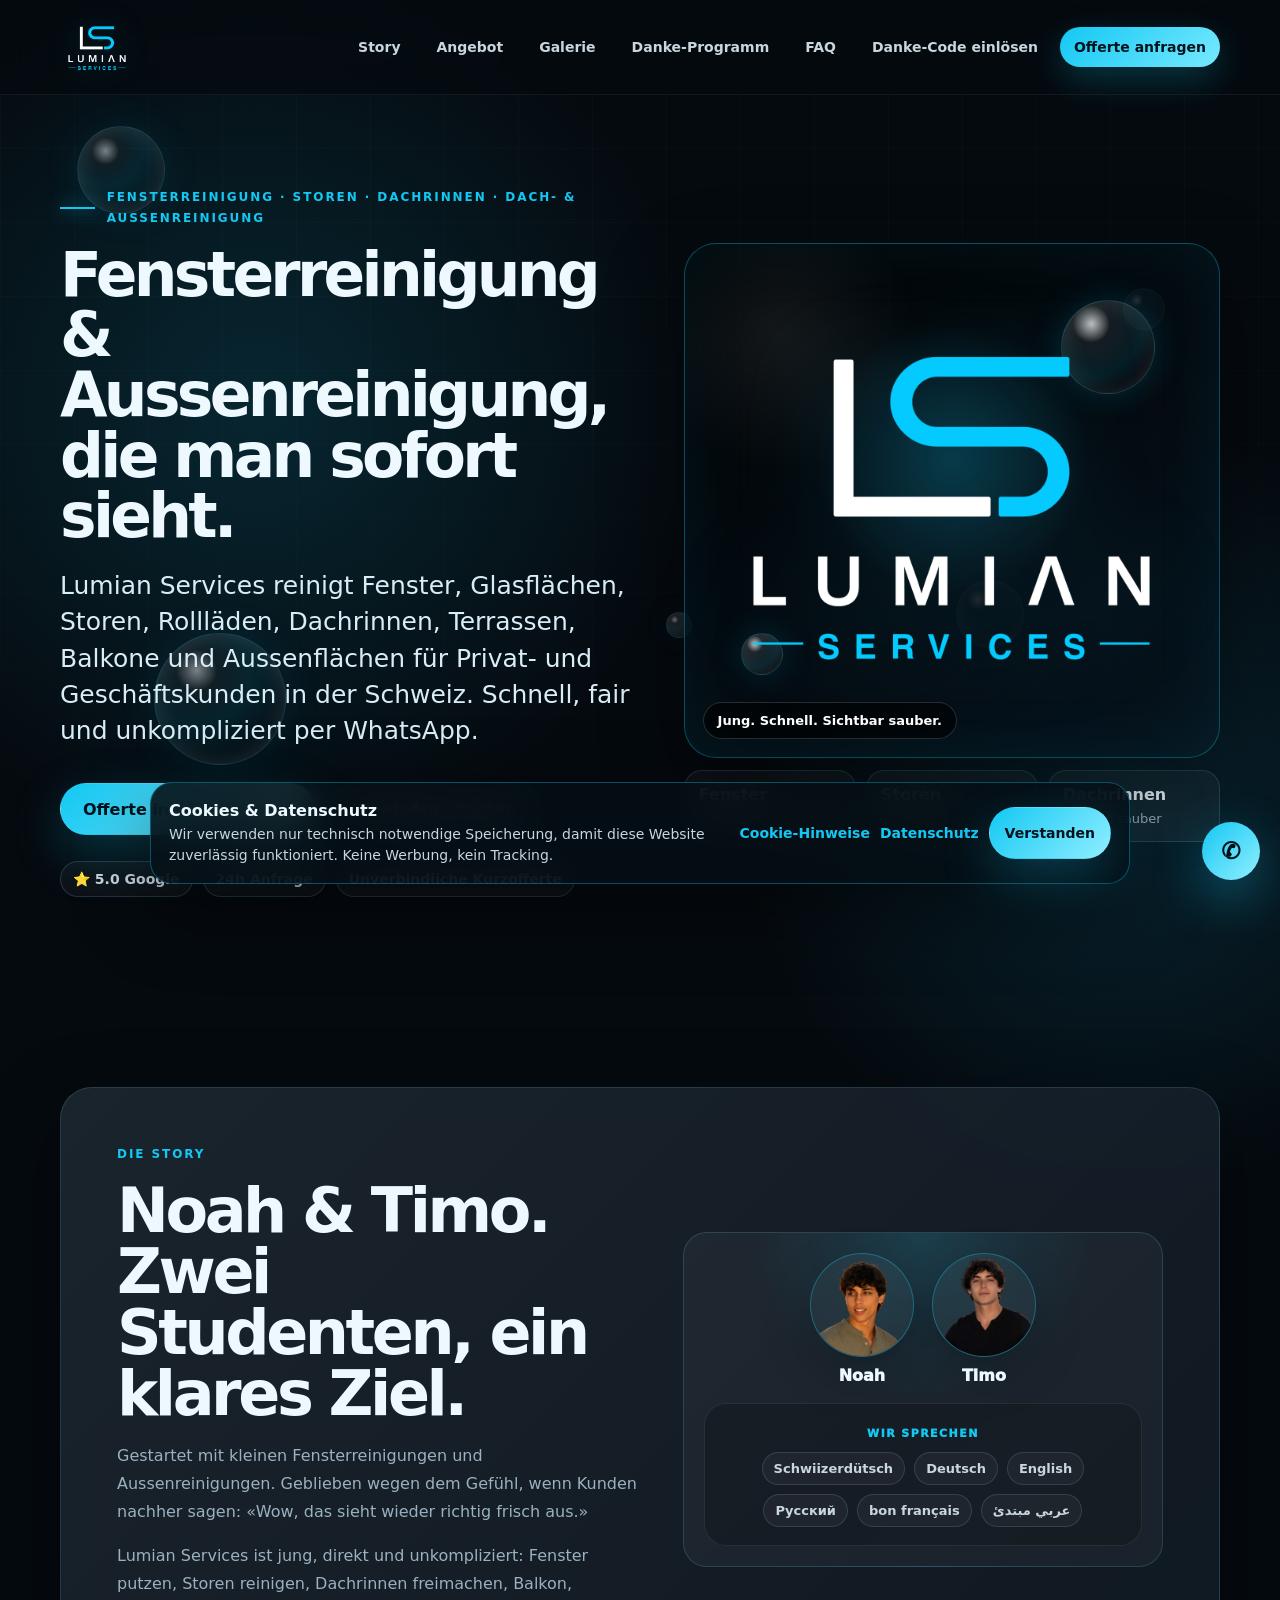
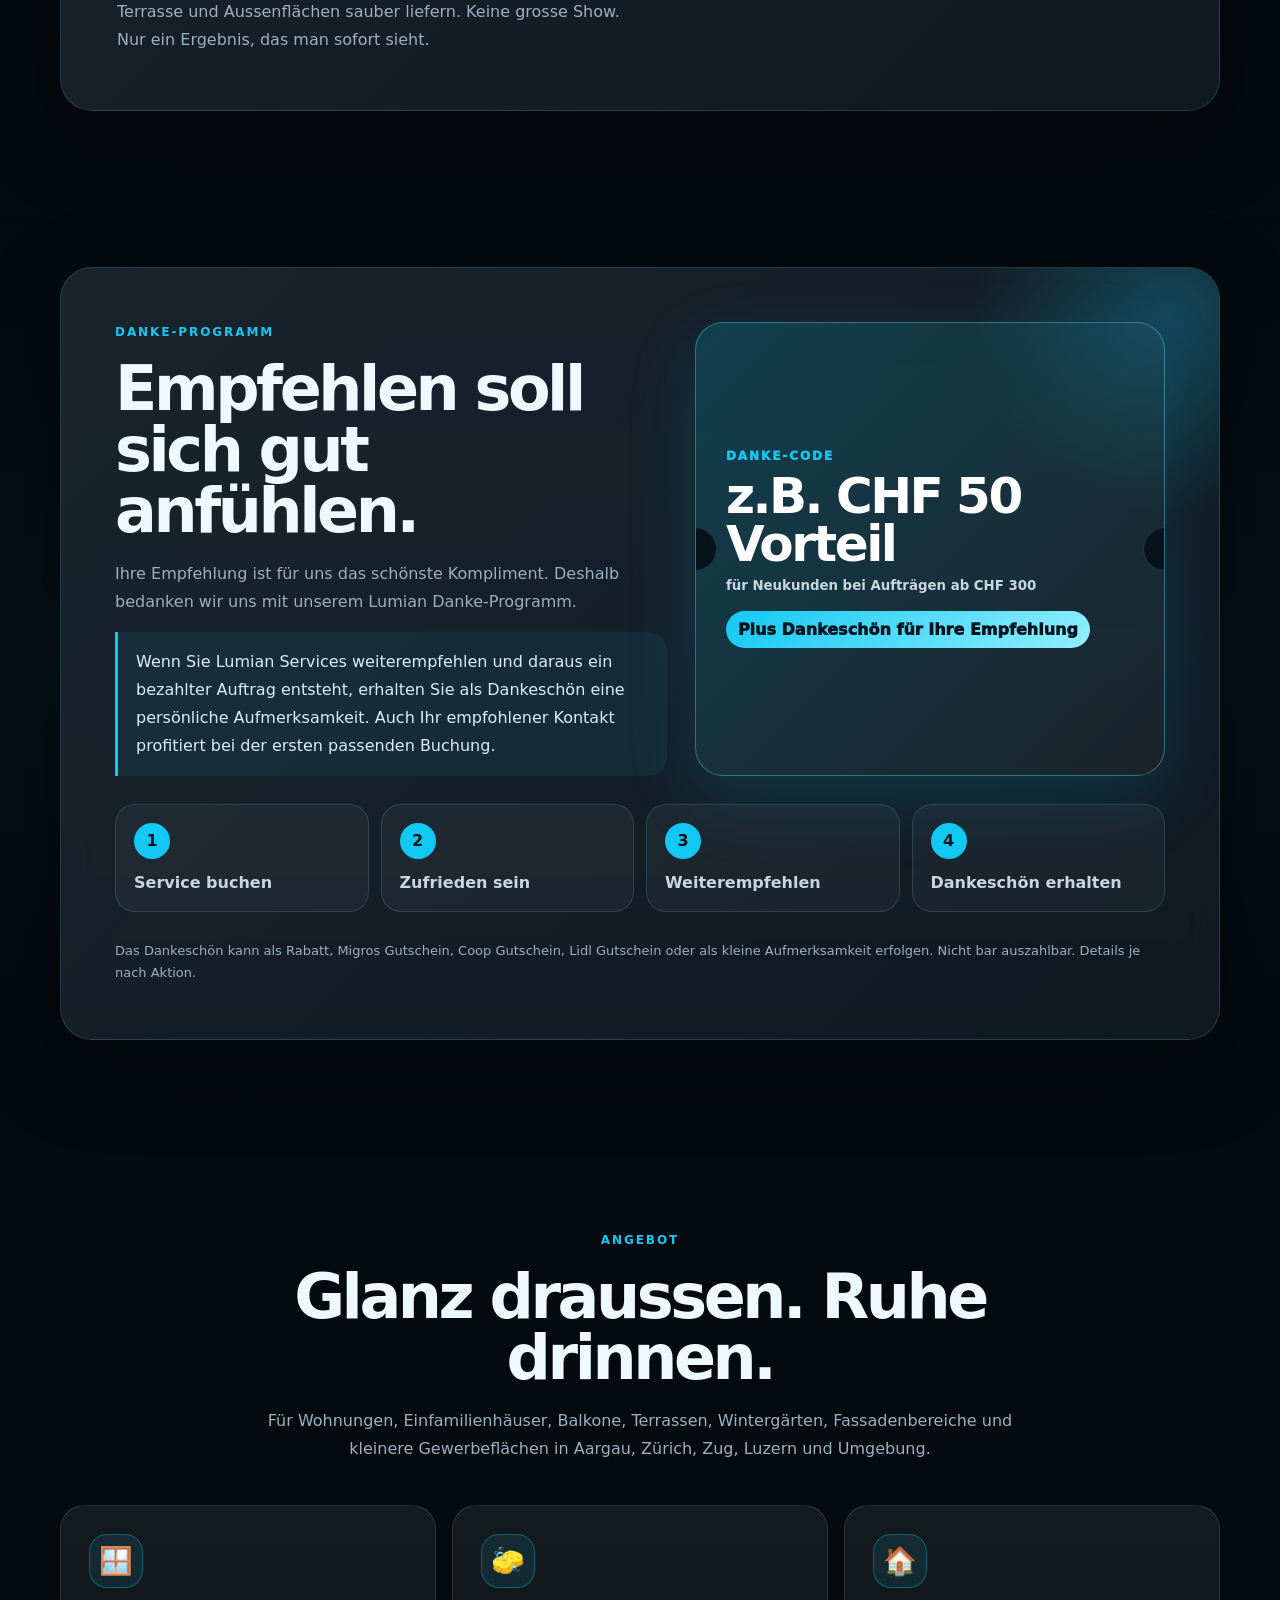
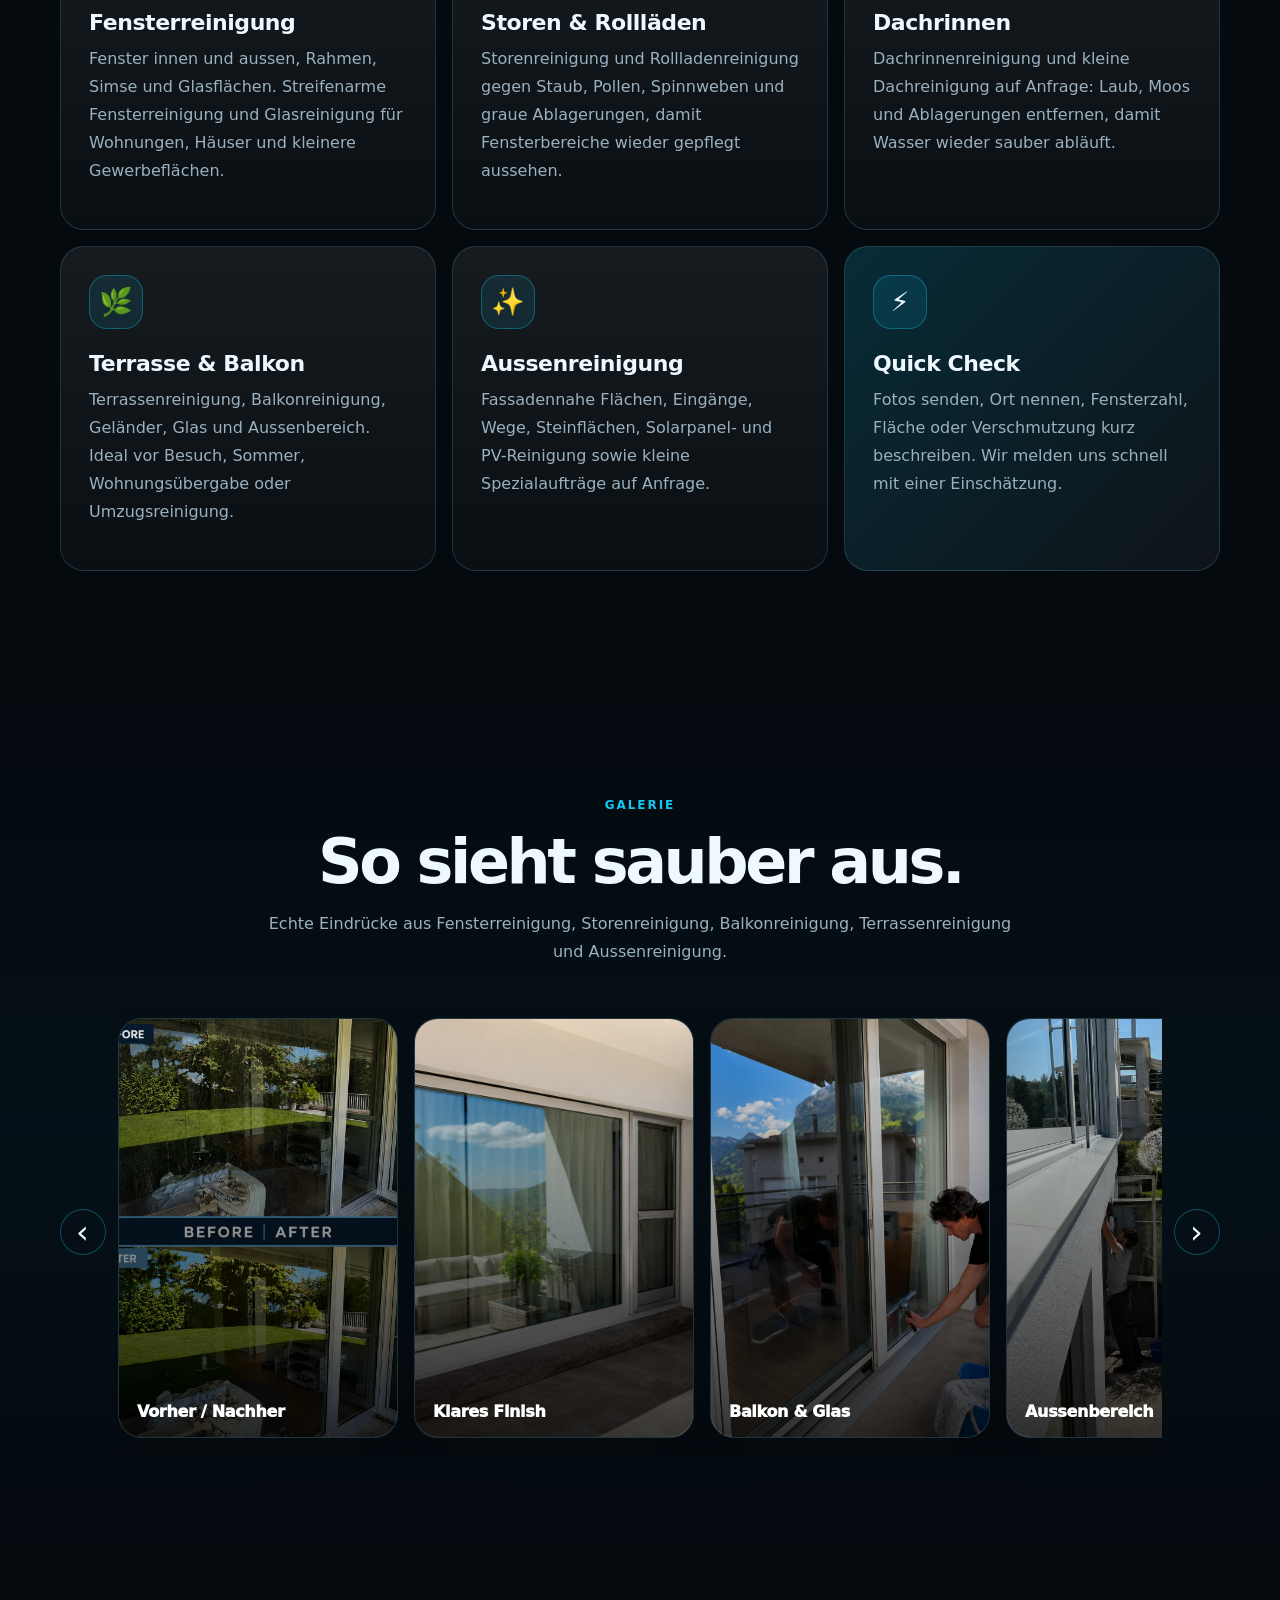
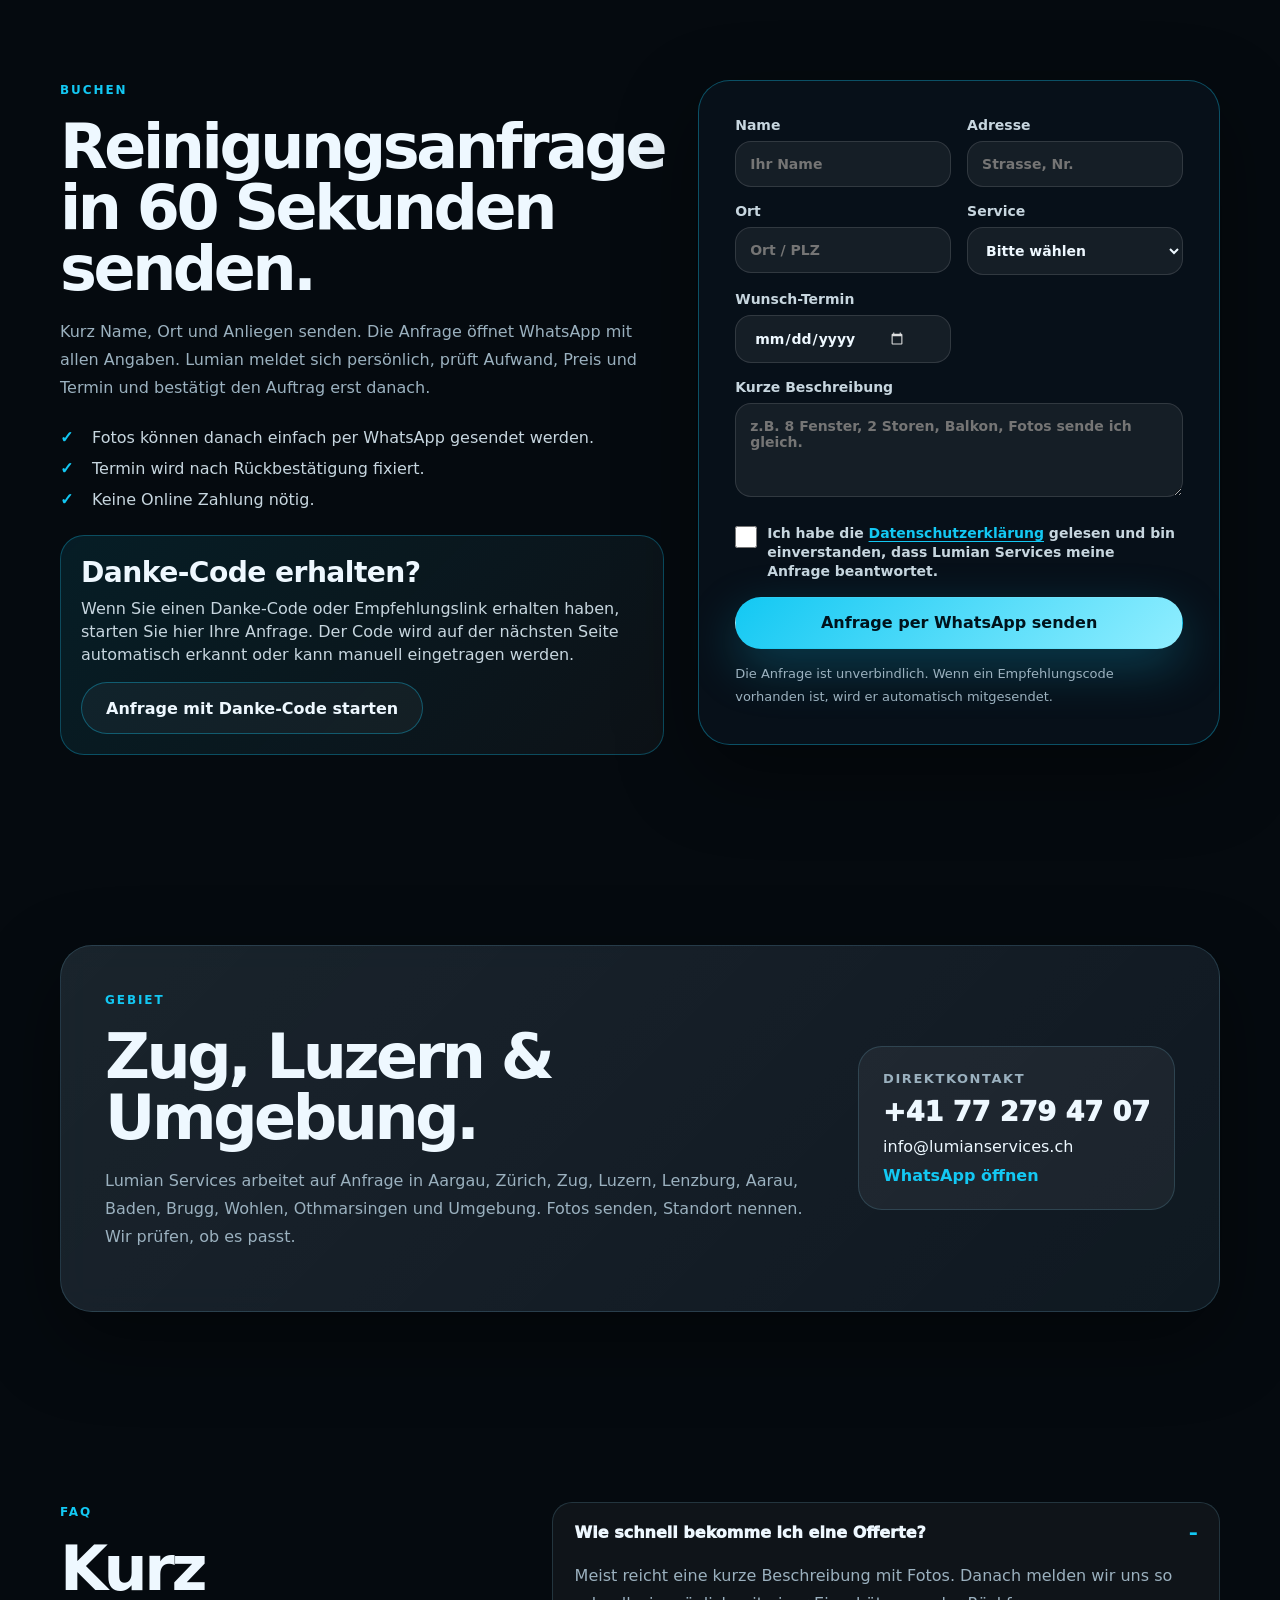
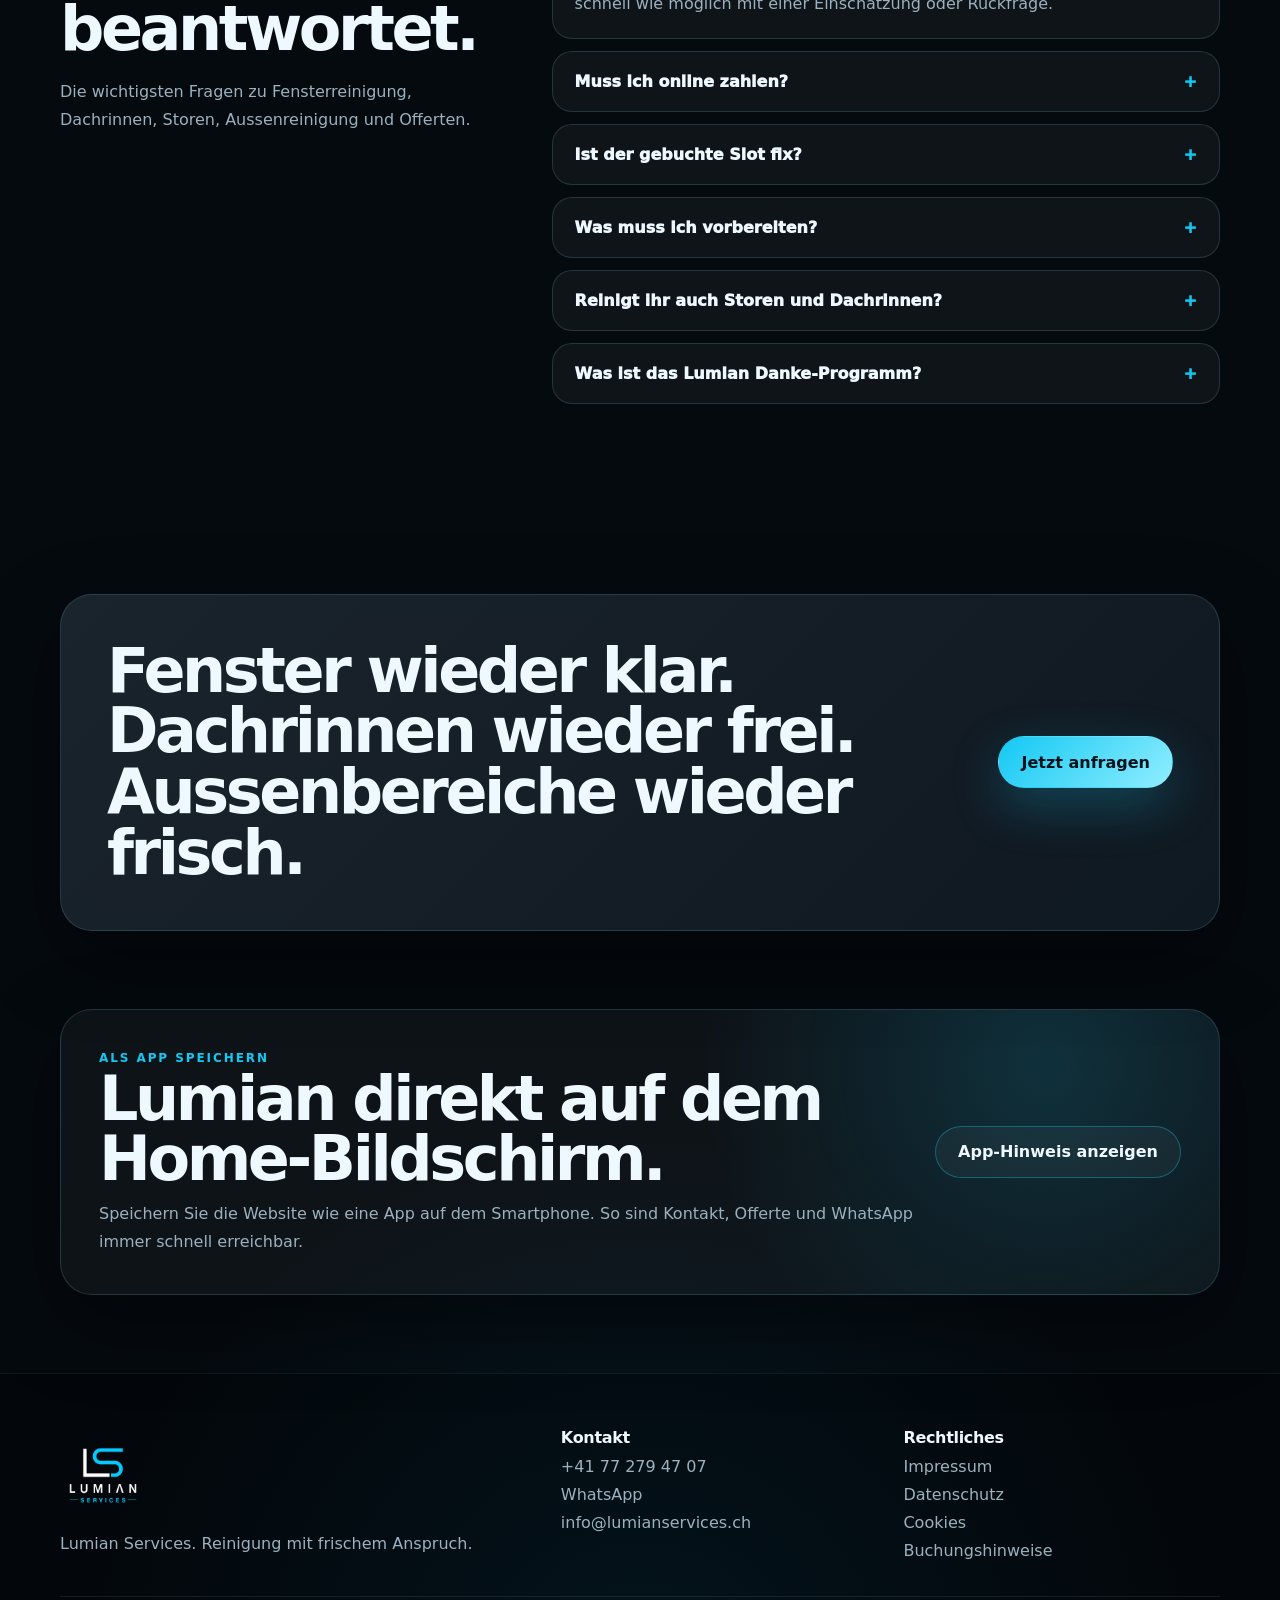
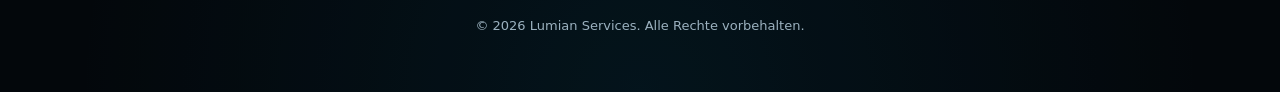
==== commit 4c048945: "Add files via upload" ====
--- a/index.html
+++ b/index.html
@@ -14,16 +14,16 @@
 <meta content="website" property="og:type"/>
 <meta content="Lumian Services" property="og:site_name"/>
 <meta content="https://www.lumianservices.ch/" property="og:url"/>
-<meta content="https://www.lumianservices.ch/assets/img/lumian-logo-dark.png" property="og:image"/>
-<meta content="https://www.lumianservices.ch/assets/img/lumian-logo-dark.png" property="og:image:secure_url"/>
+<meta content="https://www.lumianservices.ch/assets/img/app-icon-192.png" property="og:image"/>
+<meta content="https://www.lumianservices.ch/assets/img/app-icon-192.png" property="og:image:secure_url"/>
 <meta content="image/png" property="og:image:type"/>
-<meta content="1000" property="og:image:width"/>
-<meta content="1000" property="og:image:height"/>
+<meta content="192" property="og:image:width"/>
+<meta content="192" property="og:image:height"/>
 <meta content="Lumian Services Logo" property="og:image:alt"/>
-<meta content="summary_large_image" name="twitter:card"/>
+<meta content="summary" name="twitter:card"/>
 <meta content="Lumian Services | Fensterreinigung &amp; Gebäudereinigung Schweiz" name="twitter:title"/>
 <meta content="Fensterreinigung, Storen, Dachrinnen, Terrassen, Balkone, Fassaden und Aussenreinigung. Schnell per WhatsApp anfragen." name="twitter:description"/>
-<meta content="https://www.lumianservices.ch/assets/img/lumian-logo-dark.png" name="twitter:image"/>
+<meta content="https://www.lumianservices.ch/assets/img/app-icon-192.png" name="twitter:image"/>
 
 
 
@@ -58,9 +58,9 @@
       "@id": "https://www.lumianservices.ch/#organization",
       "name": "Lumian Services",
       "url": "https://www.lumianservices.ch/",
-      "logo": "https://www.lumianservices.ch/assets/img/lumian-logo-dark.png",
-      "thumbnailUrl": "https://www.lumianservices.ch/assets/img/lumian-logo-dark.png",
-      "image": "https://www.lumianservices.ch/assets/img/lumian-logo-dark.png",
+      "logo": "https://www.lumianservices.ch/assets/img/app-icon-192.png",
+      "thumbnailUrl": "https://www.lumianservices.ch/assets/img/app-icon-192.png",
+      "image": "https://www.lumianservices.ch/assets/img/app-icon-192.png",
       "email": "info@lumianservices.ch",
       "telephone": "+41772794707"
     },
@@ -73,8 +73,8 @@
       "name": "Lumian Services",
       "legalName": "Lumian Services, Inhaber Fares Aburok",
       "url": "https://www.lumianservices.ch/",
-      "image": "https://www.lumianservices.ch/assets/img/lumian-logo-dark.png",
-      "logo": "https://www.lumianservices.ch/assets/img/lumian-logo-dark.png",
+      "image": "https://www.lumianservices.ch/assets/img/app-icon-192.png",
+      "logo": "https://www.lumianservices.ch/assets/img/app-icon-192.png",
       "telephone": "+41772794707",
       "email": "info@lumianservices.ch",
       "priceRange": "CHF",
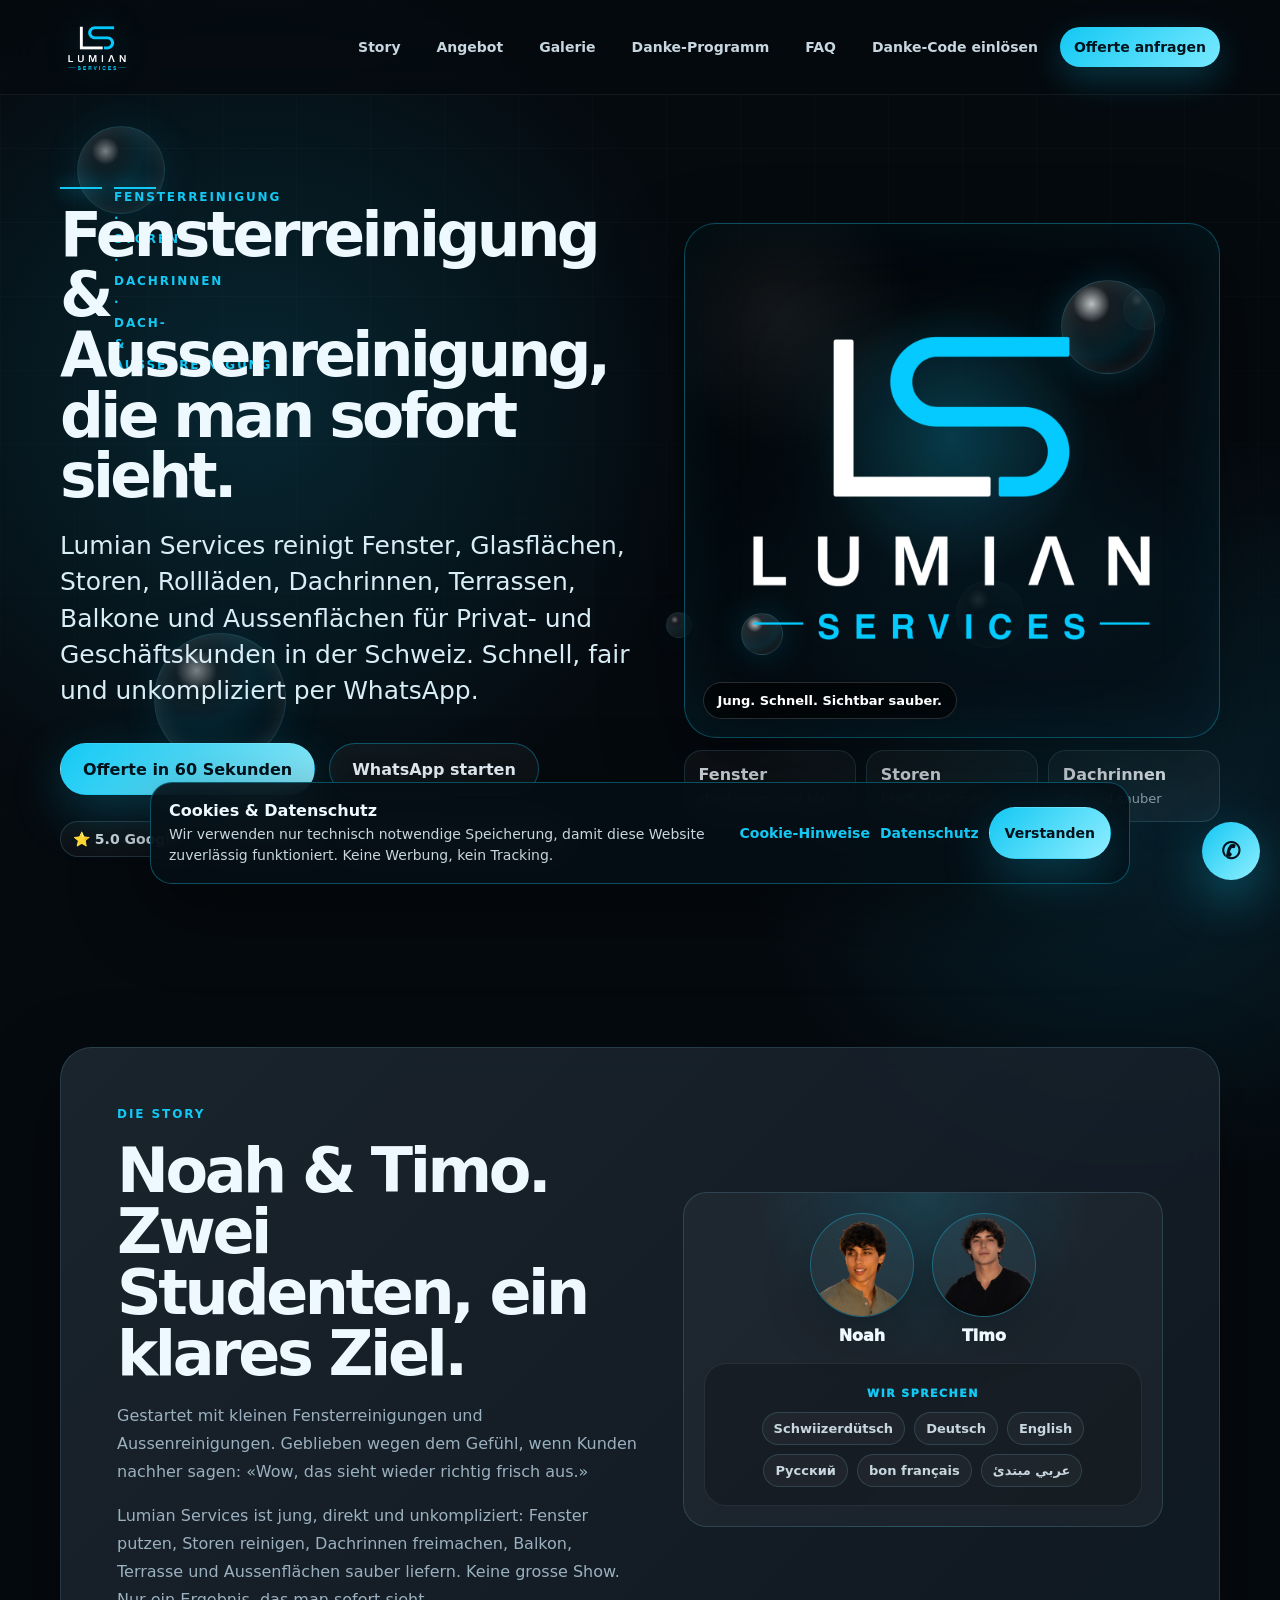
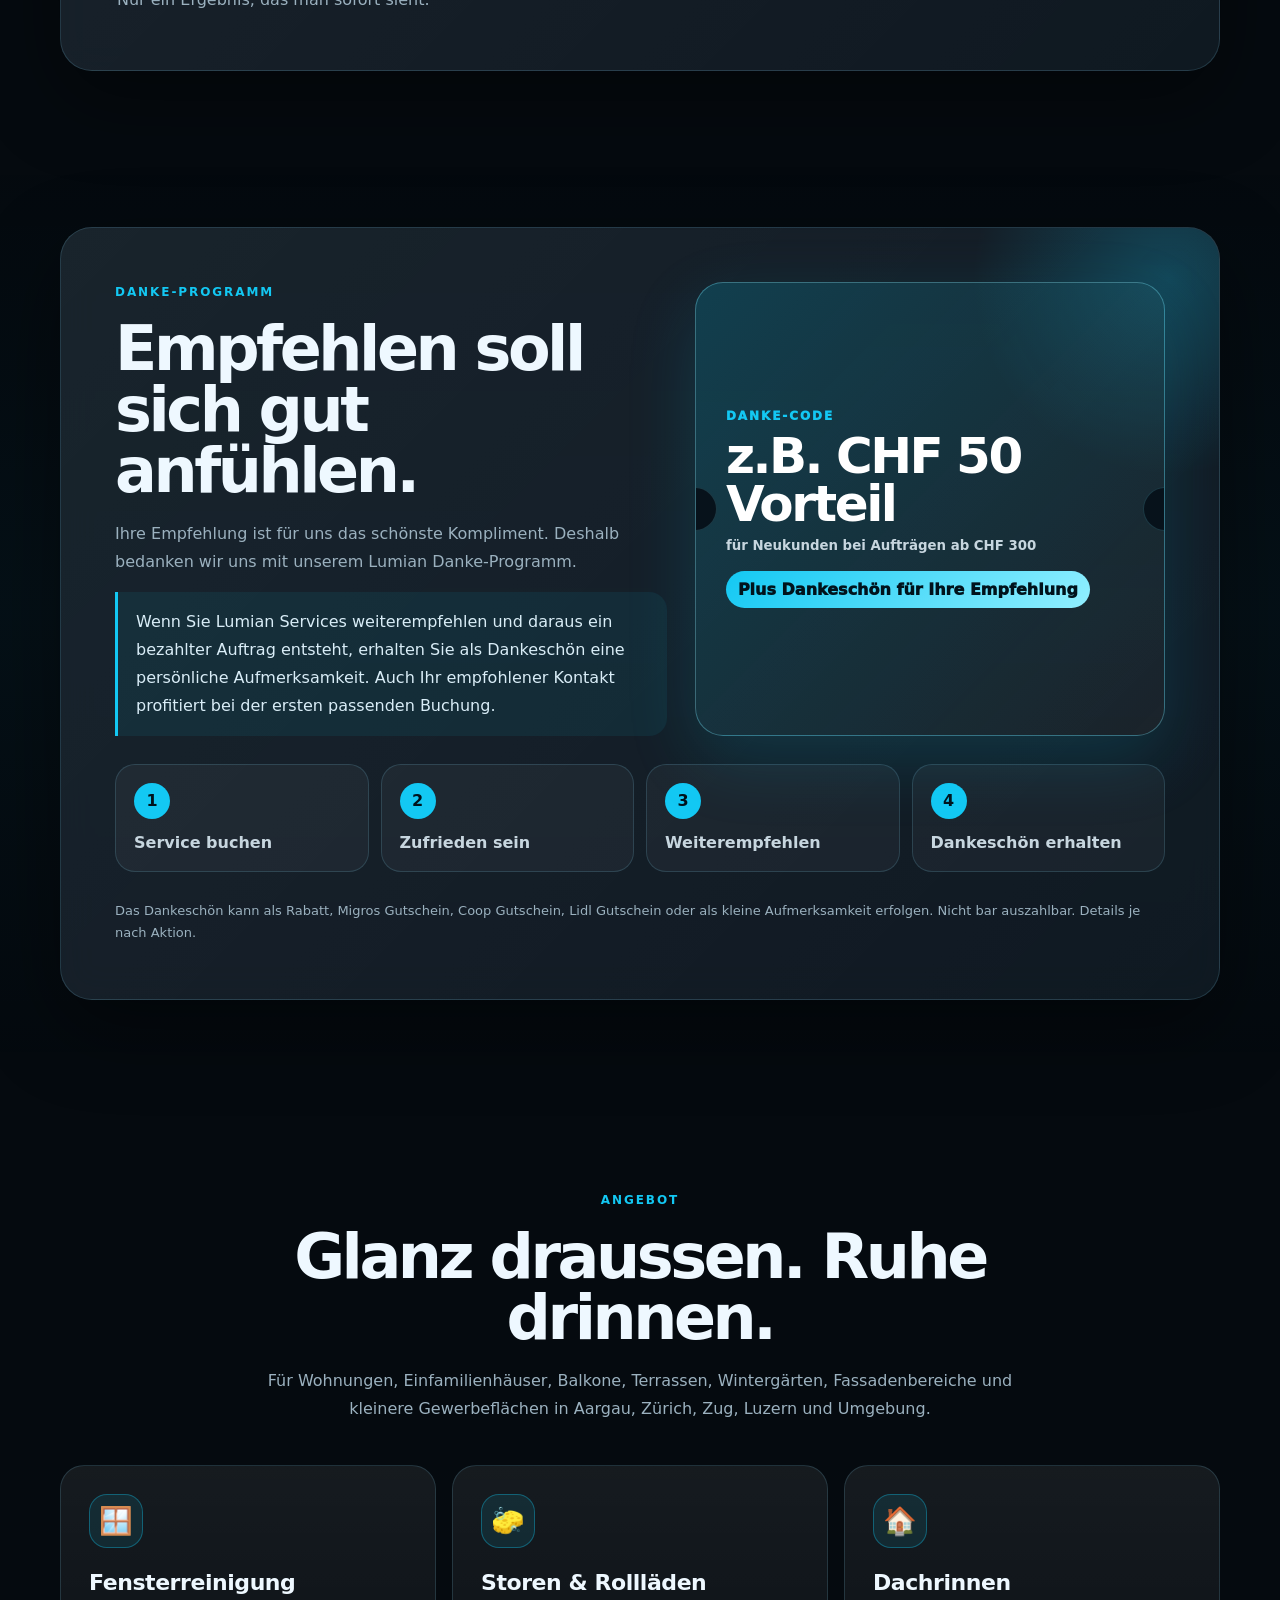
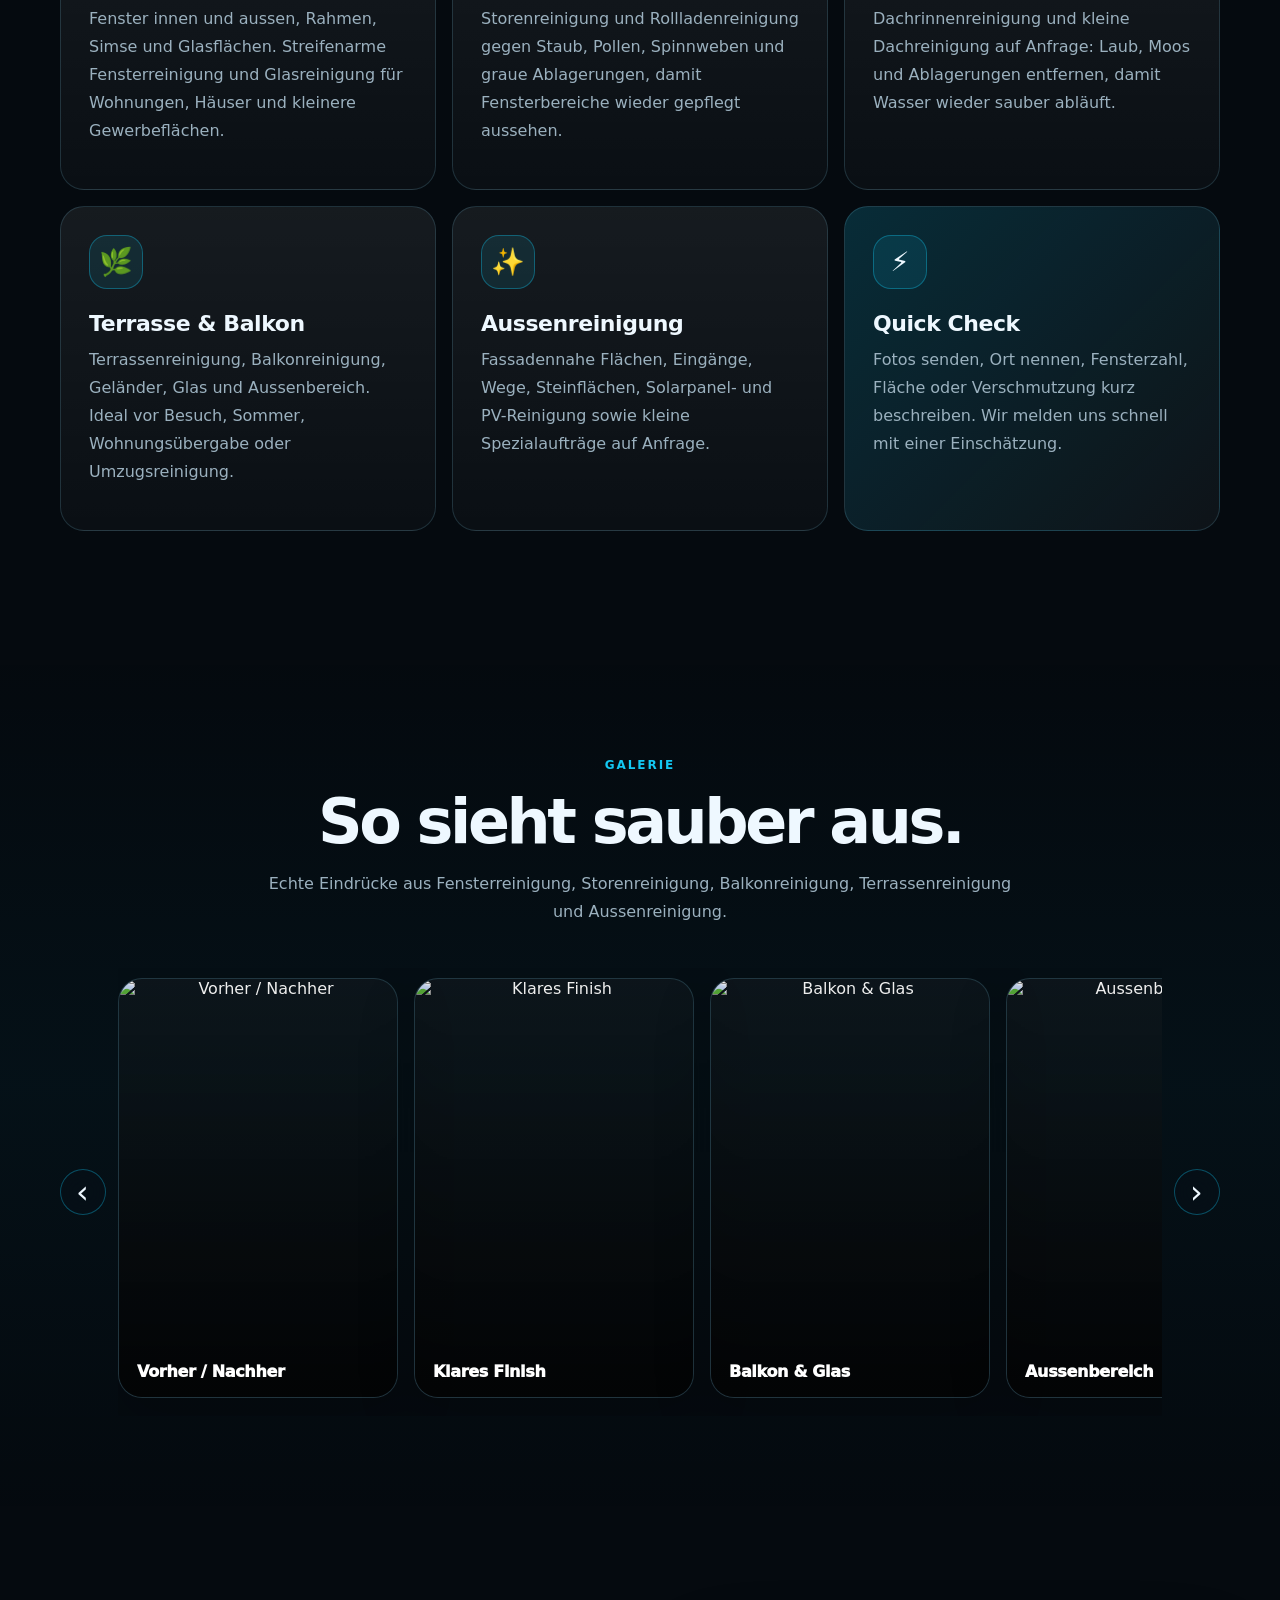
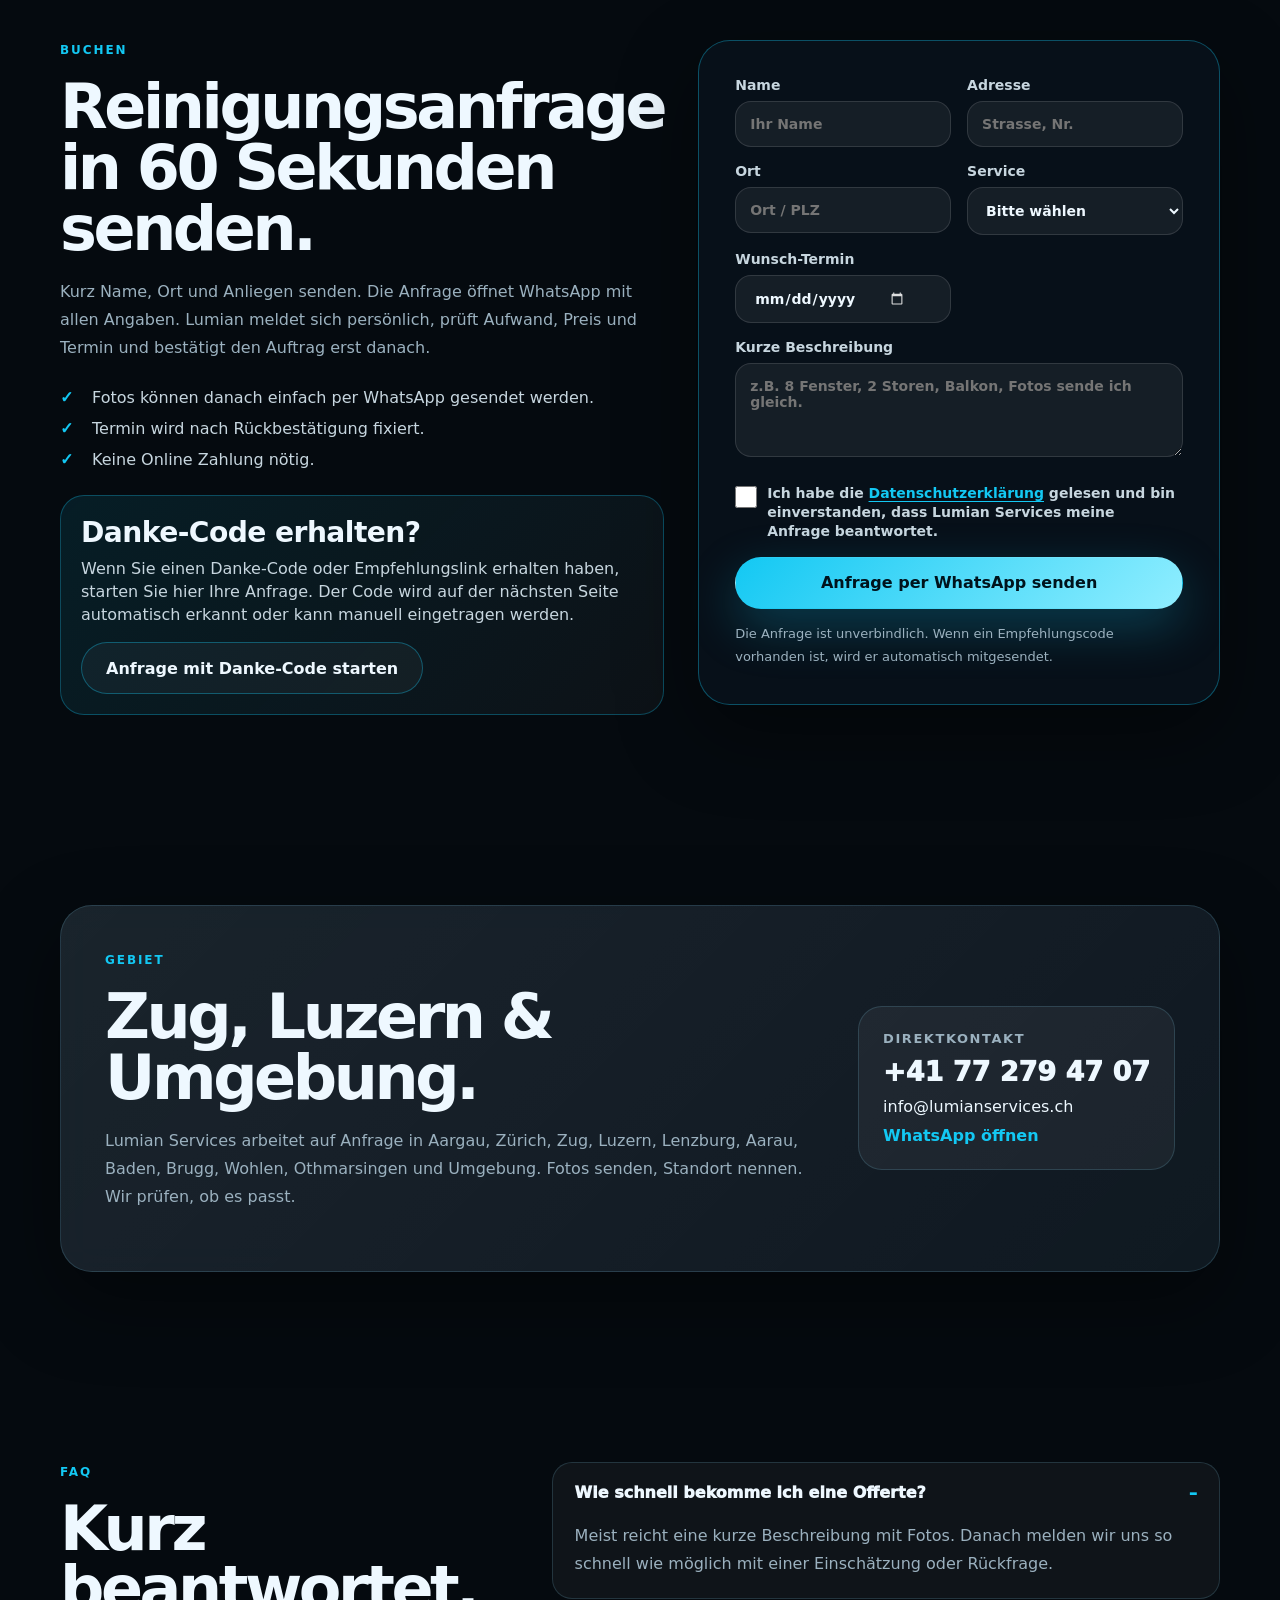
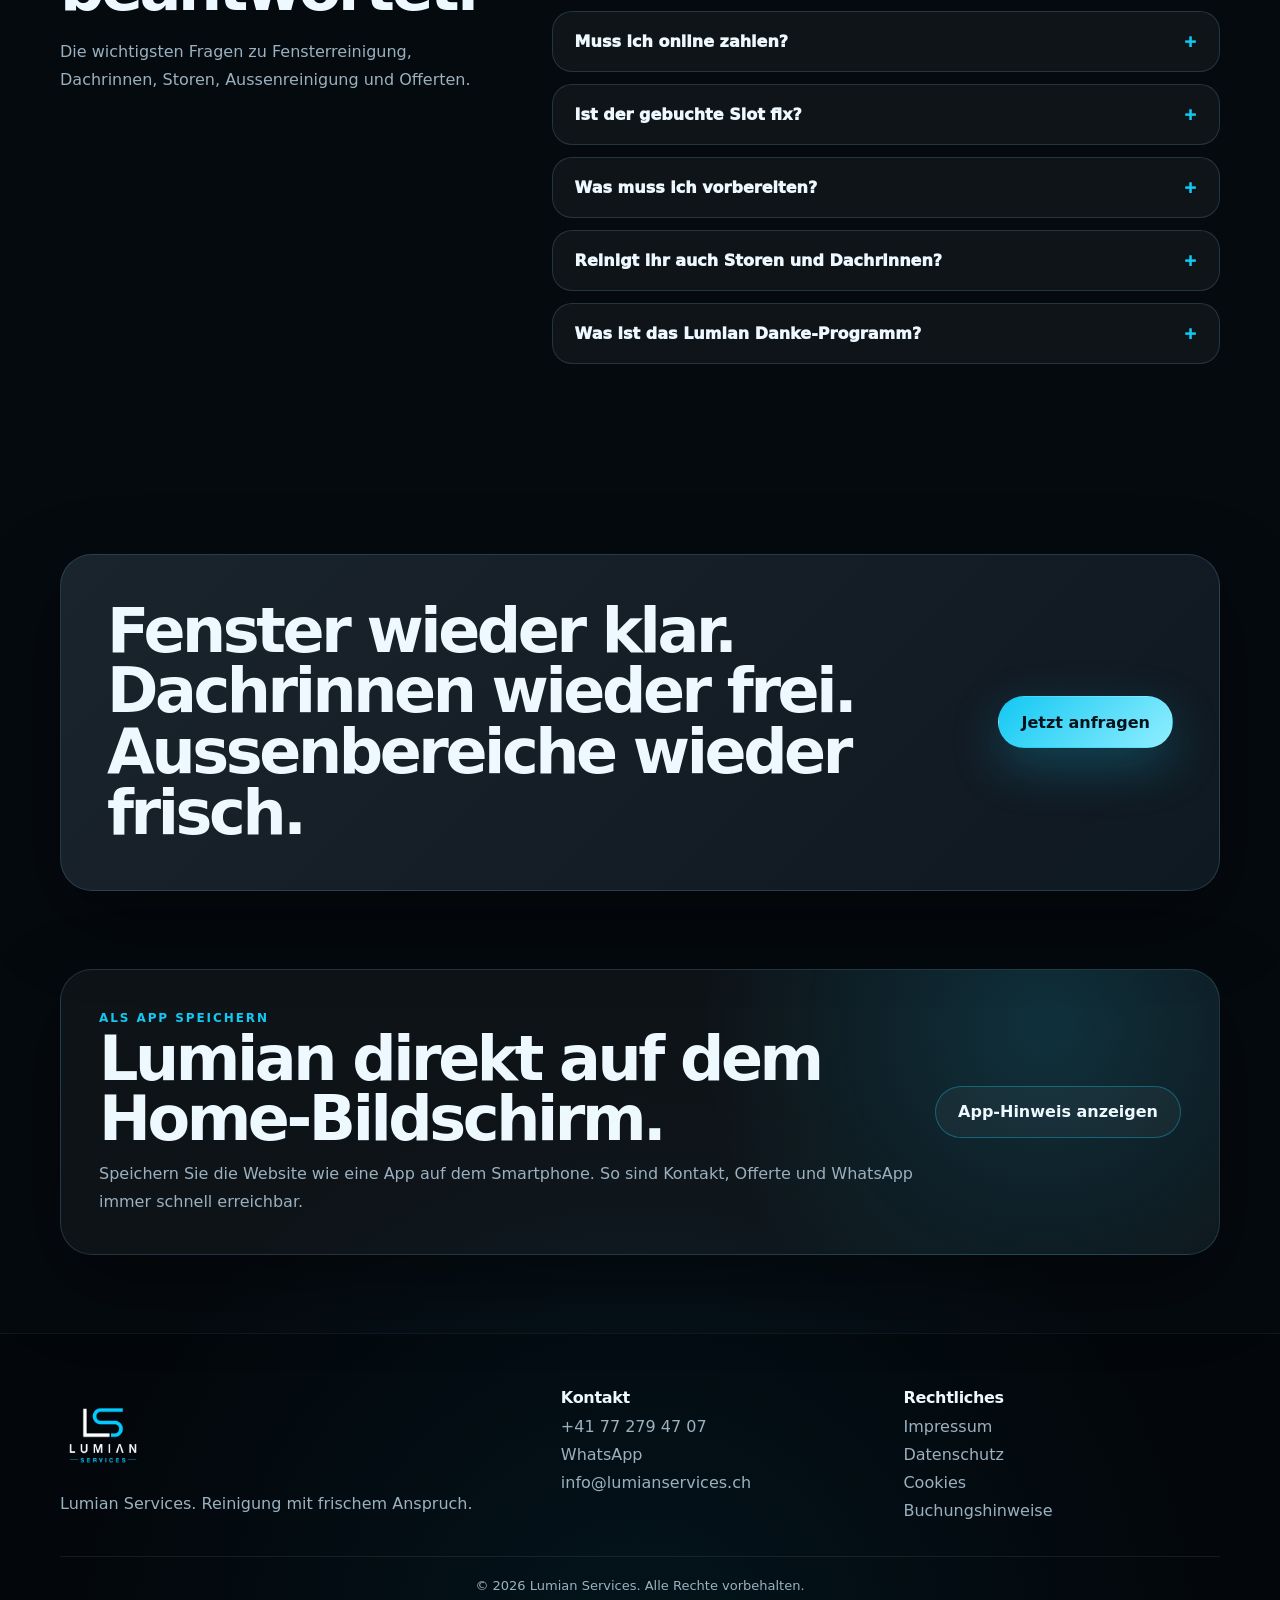
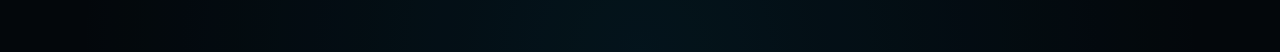
==== commit 3fa7b0b9: "Add files via upload" ====
--- a/index.html
+++ b/index.html
@@ -14,32 +14,17 @@
 <meta content="website" property="og:type"/>
 <meta content="Lumian Services" property="og:site_name"/>
 <meta content="https://www.lumianservices.ch/" property="og:url"/>
-<meta content="https://www.lumianservices.ch/assets/img/app-icon-192.png" property="og:image"/>
-<meta content="https://www.lumianservices.ch/assets/img/app-icon-192.png" property="og:image:secure_url"/>
+<meta content="https://www.lumianservices.ch/assets/img/lumian-logo-dark.png" property="og:image"/>
+<meta content="https://www.lumianservices.ch/assets/img/lumian-logo-dark.png" property="og:image:secure_url"/>
 <meta content="image/png" property="og:image:type"/>
-<meta content="192" property="og:image:width"/>
-<meta content="192" property="og:image:height"/>
+<meta content="1000" property="og:image:width"/>
+<meta content="1000" property="og:image:height"/>
 <meta content="Lumian Services Logo" property="og:image:alt"/>
-<meta content="summary" name="twitter:card"/>
+<meta content="summary_large_image" name="twitter:card"/>
 <meta content="Lumian Services | Fensterreinigung &amp; Gebäudereinigung Schweiz" name="twitter:title"/>
 <meta content="Fensterreinigung, Storen, Dachrinnen, Terrassen, Balkone, Fassaden und Aussenreinigung. Schnell per WhatsApp anfragen." name="twitter:description"/>
-<meta content="https://www.lumianservices.ch/assets/img/app-icon-192.png" name="twitter:image"/>
-
-
-
+<meta content="https://www.lumianservices.ch/assets/img/lumian-logo-dark.png" name="twitter:image"/>
 <meta content="#061018" name="theme-color"/>
-
-
-
-
-
-
-
-
-
-
-
-
 <link href="https://www.lumianservices.ch/assets/img/favicon.ico" rel="icon" sizes="any"/>
 <link href="https://www.lumianservices.ch/assets/img/favicon-192.png" rel="icon" sizes="192x192" type="image/png"/>
 <link href="https://www.lumianservices.ch/assets/img/apple-touch-icon.png" rel="apple-touch-icon" sizes="180x180"/>
@@ -47,9 +32,8 @@
 <meta content="yes" name="apple-mobile-web-app-capable"/>
 <meta content="Lumian Services" name="apple-mobile-web-app-title"/>
 <meta content="black-translucent" name="apple-mobile-web-app-status-bar-style"/>
-<link as="style" href="styles.css?v=76" rel="preload"/>
-<link href="styles.css?v=76" rel="stylesheet"/>
-
+<link as="style" href="styles.css?v=101" rel="preload"/>
+<link href="styles.css?v=101" rel="stylesheet"/>
 <script type="application/ld+json">{
   "@context": "https://schema.org",
   "@graph": [
@@ -58,9 +42,9 @@
       "@id": "https://www.lumianservices.ch/#organization",
       "name": "Lumian Services",
       "url": "https://www.lumianservices.ch/",
-      "logo": "https://www.lumianservices.ch/assets/img/app-icon-192.png",
-      "thumbnailUrl": "https://www.lumianservices.ch/assets/img/app-icon-192.png",
-      "image": "https://www.lumianservices.ch/assets/img/app-icon-192.png",
+      "logo": "https://www.lumianservices.ch/assets/img/lumian-logo-dark.png",
+      "thumbnailUrl": "https://www.lumianservices.ch/assets/img/lumian-logo-dark.png",
+      "image": "https://www.lumianservices.ch/assets/img/lumian-logo-dark.png",
       "email": "info@lumianservices.ch",
       "telephone": "+41772794707"
     },
@@ -73,8 +57,8 @@
       "name": "Lumian Services",
       "legalName": "Lumian Services, Inhaber Fares Aburok",
       "url": "https://www.lumianservices.ch/",
-      "image": "https://www.lumianservices.ch/assets/img/app-icon-192.png",
-      "logo": "https://www.lumianservices.ch/assets/img/app-icon-192.png",
+      "image": "https://www.lumianservices.ch/assets/img/lumian-logo-dark.png",
+      "logo": "https://www.lumianservices.ch/assets/img/lumian-logo-dark.png",
       "telephone": "+41772794707",
       "email": "info@lumianservices.ch",
       "priceRange": "CHF",
@@ -198,20 +182,20 @@
 <header class="site-header" data-header="">
 <div class="container nav-wrap">
 <a aria-label="Lumian Services Startseite" class="brand" href="index.html">
-<img alt="Lumian Services Logo für Fensterreinigung und Gebäudereinigung" height="122" src="assets/img/lumian-logo-dark.png" width="122"/>
+<img alt="Lumian Services Logo für Fensterreinigung und Gebäudereinigung" data-content-media-key="global.logo" height="122" src="assets/img/lumian-logo-dark.png" width="122"/>
 </a>
 <button aria-controls="main-nav" aria-expanded="false" class="nav-toggle" data-nav-toggle="" type="button">
 <span></span><span></span><span></span>
 <span class="sr-only">Menü öffnen</span>
 </button>
 <nav class="main-nav" data-nav="" id="main-nav">
-<a href="#story">Story</a>
-<a href="#services">Angebot</a>
-<a href="#gallery">Galerie</a>
-<a href="#referral">Danke-Programm</a>
-<a href="#faq">FAQ</a>
-<a href="empfehlung/">Danke-Code einlösen</a>
-<a class="nav-cta" href="#booking">Offerte anfragen</a>
+<a href="#story" data-content-key="home.nav.story">Story</a>
+<a href="#services" data-content-key="home.nav.services">Angebot</a>
+<a href="#gallery" data-content-key="home.nav.gallery">Galerie</a>
+<a href="#referral" data-content-key="home.nav.referral">Danke-Programm</a>
+<a href="#faq" data-content-key="home.nav.faq">FAQ</a>
+<a href="empfehlung/" data-content-key="home.nav.redeem">Danke-Code einlösen</a>
+<a class="nav-cta" href="#booking" data-content-key="home.nav.cta">Offerte anfragen</a>
 </nav>
 </div>
 </header>
@@ -219,17 +203,17 @@
 <section class="hero section-pad">
 <div class="container hero-grid">
 <div class="hero-copy reveal">
-<p class="eyebrow"><span></span> Fensterreinigung · Storen · Dachrinnen · Dach- & Aussenreinigung</p>
-<h1>Fensterreinigung & Aussenreinigung, die man sofort sieht.</h1>
-<p class="hero-lead">Lumian Services reinigt Fenster, Glasflächen, Storen, Rollläden, Dachrinnen, Terrassen, Balkone und Aussenflächen für Privat- und Geschäftskunden in der Schweiz. Schnell, fair und unkompliziert per WhatsApp.</p>
+<p class="eyebrow"><span></span> <span data-content-key="home.hero.eyebrow">Fensterreinigung · Storen · Dachrinnen · Dach- &amp; Aussenreinigung</span></p>
+<h1 data-content-key="home.hero.title">Fensterreinigung &amp; Aussenreinigung, die man sofort sieht.</h1>
+<p class="hero-lead" data-content-key="home.hero.lead">Lumian Services reinigt Fenster, Glasflächen, Storen, Rollläden, Dachrinnen, Terrassen, Balkone und Aussenflächen für Privat- und Geschäftskunden in der Schweiz. Schnell, fair und unkompliziert per WhatsApp.</p>
 <div class="hero-actions">
-<a class="btn btn-primary" href="#booking">Offerte in 60 Sekunden</a>
-<a class="btn btn-ghost" href="https://wa.me/41772794707?text=Hoi%20Lumian%20Services%2C%20ich%20m%C3%B6chte%20eine%20Reinigung%20anfragen." rel="noopener" target="_blank">WhatsApp starten</a>
+<a class="btn btn-primary" data-content-href-key="home.hero.primaryHref" data-content-key="home.hero.primaryText" href="#booking">Offerte in 60 Sekunden</a>
+<a class="btn btn-ghost" data-content-href-key="home.hero.whatsappHref" data-content-key="home.hero.whatsappText" href="https://wa.me/41772794707?text=Hoi%20Lumian%20Services%2C%20ich%20m%C3%B6chte%20eine%20Reinigung%20anfragen." rel="noopener" target="_blank">WhatsApp starten</a>
 </div>
 <div aria-label="Vorteile" class="trust-row">
-<span>⭐ 5.0 Google</span>
-<span>24h Anfrage</span>
-<span>Unverbindliche Kurzofferte</span>
+<span data-content-key="home.hero.trust1">⭐ 5.0 Google</span>
+<span data-content-key="home.hero.trust2">24h Anfrage</span>
+<span data-content-key="home.hero.trust3">Unverbindliche Kurzofferte</span>
 </div>
 </div>
 <div aria-label="Lumian Services Logo" class="hero-card hero-logo-card reveal">
@@ -237,13 +221,13 @@
 <span class="clean-orbit orbit-one"></span>
 <span class="clean-orbit orbit-two"></span>
 <span class="clean-orbit orbit-three"></span>
-<img alt="Lumian Services Logo für Fensterreinigung und Gebäudereinigung" class="hero-logo-img" fetchpriority="high" height="1300" src="assets/img/lumian-logo-hero.png" width="1300"/>
-<div class="result-pill logo-pill">Jung. Schnell. Sichtbar sauber.</div>
+<img alt="Lumian Services Logo für Fensterreinigung und Gebäudereinigung" class="hero-logo-img" data-content-media-key="home.hero.image" fetchpriority="high" height="1300" src="assets/img/lumian-logo-hero.png" width="1300"/>
+<div class="result-pill logo-pill" data-content-key="home.hero.pill">Jung. Schnell. Sichtbar sauber.</div>
 </div>
 <div class="mini-cards">
-<div><strong>Fenster</strong><span>streifenarm und klar</span></div>
-<div><strong>Storen</strong><span>frisch statt grau</span></div>
-<div><strong>Dachrinnen</strong><span>frei und sauber</span></div>
+<div><strong data-content-key="home.hero.mini1Title">Fenster</strong><span data-content-key="home.hero.mini1Text">streifenarm und klar</span></div>
+<div><strong data-content-key="home.hero.mini2Title">Storen</strong><span data-content-key="home.hero.mini2Text">frisch statt grau</span></div>
+<div><strong data-content-key="home.hero.mini3Title">Dachrinnen</strong><span data-content-key="home.hero.mini3Text">frei und sauber</span></div>
 </div>
 </div>
 </div>
@@ -251,20 +235,20 @@
 <section class="story section-pad-sm" id="story">
 <div class="container split-card story-card reveal">
 <div class="story-main">
-<p class="section-kicker">Die Story</p>
-<h2>Noah &amp; Timo. Zwei Studenten, ein klares Ziel.</h2>
-<p>Gestartet mit kleinen Fensterreinigungen und Aussenreinigungen. Geblieben wegen dem Gefühl, wenn Kunden nachher sagen: «Wow, das sieht wieder richtig frisch aus.»</p>
-<p>Lumian Services ist jung, direkt und unkompliziert: Fenster putzen, Storen reinigen, Dachrinnen freimachen, Balkon, Terrasse und Aussenflächen sauber liefern. Keine grosse Show. Nur ein Ergebnis, das man sofort sieht.</p>
+<p class="section-kicker" data-content-key="home.story.kicker">Die Story</p>
+<h2 data-content-key="home.story.title">Noah &amp; Timo. Zwei Studenten, ein klares Ziel.</h2>
+<p data-content-key="home.story.p1">Gestartet mit kleinen Fensterreinigungen und Aussenreinigungen. Geblieben wegen dem Gefühl, wenn Kunden nachher sagen: «Wow, das sieht wieder richtig frisch aus.»</p>
+<p data-content-key="home.story.p2">Lumian Services ist jung, direkt und unkompliziert: Fenster putzen, Storen reinigen, Dachrinnen freimachen, Balkon, Terrasse und Aussenflächen sauber liefern. Keine grosse Show. Nur ein Ergebnis, das man sofort sieht.</p>
 </div>
 <div aria-label="Gründer von Lumian Services" class="founder-panel">
 <div class="founder-avatars">
 <figure>
-<img alt="Noah von Lumian Services, Fensterreinigung und Aussenreinigung Schweiz" height="120" src="assets/img/founders/noah.png" width="120"/>
-<figcaption>Noah</figcaption>
+<img alt="Noah von Lumian Services, Fensterreinigung und Aussenreinigung Schweiz" data-content-media-key="home.story.noahImage" height="120" src="assets/img/founders/noah.png" width="120"/>
+<figcaption data-content-key="home.story.noahName">Noah</figcaption>
 </figure>
 <figure>
-<img alt="Timo von Lumian Services, Fensterreinigung und Gebäudereinigung Schweiz" height="120" src="assets/img/founders/timo.png" width="120"/>
-<figcaption>Timo</figcaption>
+<img alt="Timo von Lumian Services, Fensterreinigung und Gebäudereinigung Schweiz" data-content-media-key="home.story.timoImage" height="120" src="assets/img/founders/timo.png" width="120"/>
+<figcaption data-content-key="home.story.timoName">Timo</figcaption>
 </figure>
 </div>
 <div class="language-hub">
@@ -286,15 +270,15 @@
 <div class="referral-glow"></div>
 <div class="referral-content">
 <div>
-<p class="section-kicker">Danke-Programm</p>
-<h2>Empfehlen soll sich gut anfühlen.</h2>
-<p>Ihre Empfehlung ist für uns das schönste Kompliment. Deshalb bedanken wir uns mit unserem Lumian Danke-Programm.</p>
-<p class="referral-highlight">Wenn Sie Lumian Services weiterempfehlen und daraus ein bezahlter Auftrag entsteht, erhalten Sie als Dankeschön eine persönliche Aufmerksamkeit. Auch Ihr empfohlener Kontakt profitiert bei der ersten passenden Buchung.</p>
+<p class="section-kicker" data-content-key="home.referral.kicker">Danke-Programm</p>
+<h2 data-content-key="home.referral.title">Empfehlen soll sich gut anfühlen.</h2>
+<p data-content-key="home.referral.text">Ihre Empfehlung ist für uns das schönste Kompliment. Deshalb bedanken wir uns mit unserem Lumian Danke-Programm.</p>
+<p class="referral-highlight" data-content-key="home.referral.highlight">Wenn Sie Lumian Services weiterempfehlen und daraus ein bezahlter Auftrag entsteht, erhalten Sie als Dankeschön eine persönliche Aufmerksamkeit. Auch Ihr empfohlener Kontakt profitiert bei der ersten passenden Buchung.</p>
 </div>
 <div aria-label="Danke-Programm Vorteil" class="referral-ticket">
-<span>Danke-Code</span>
-<strong>z.B. CHF 50 Vorteil</strong>
-<small>für Neukunden bei Aufträgen ab CHF 300</small>
+<span data-content-key="home.referral.ticketTitle">Danke-Code</span>
+<strong data-content-key="home.referral.ticketValue">z.B. CHF 50 Vorteil</strong>
+<small data-content-key="home.referral.ticketCondition">für Neukunden bei Aufträgen ab CHF 300</small>
 <em>Plus Dankeschön für Ihre Empfehlung</em>
 </div>
 </div>
@@ -304,46 +288,46 @@
 <div><strong>3</strong><span>Weiterempfehlen</span></div>
 <div><strong>4</strong><span>Dankeschön erhalten</span></div>
 </div>
-<p class="small-print">Das Dankeschön kann als Rabatt, Migros Gutschein, Coop Gutschein, Lidl Gutschein oder als kleine Aufmerksamkeit erfolgen. Nicht bar auszahlbar. Details je nach Aktion.</p>
+<p class="small-print" data-content-key="home.referral.smallPrint">Das Dankeschön kann als Rabatt, Migros Gutschein, Coop Gutschein, Lidl Gutschein oder als kleine Aufmerksamkeit erfolgen. Nicht bar auszahlbar. Details je nach Aktion.</p>
 </div>
 </section>
 <section class="section-pad" id="services">
 <div class="container">
 <div class="section-head reveal">
-<p class="section-kicker">Angebot</p>
-<h2>Glanz draussen. Ruhe drinnen.</h2>
-<p>Für Wohnungen, Einfamilienhäuser, Balkone, Terrassen, Wintergärten, Fassadenbereiche und kleinere Gewerbeflächen in Aargau, Zürich, Zug, Luzern und Umgebung.</p>
+<p class="section-kicker" data-content-key="home.services.kicker">Angebot</p>
+<h2 data-content-key="home.services.title">Glanz draussen. Ruhe drinnen.</h2>
+<p data-content-key="home.services.intro">Für Wohnungen, Einfamilienhäuser, Balkone, Terrassen, Wintergärten, Fassadenbereiche und kleinere Gewerbeflächen in Aargau, Zürich, Zug, Luzern und Umgebung.</p>
 </div>
 <div class="service-grid">
 <article class="service-card reveal">
 <div class="service-icon">🪟</div>
-<h3>Fensterreinigung</h3>
-<p>Fenster innen und aussen, Rahmen, Simse und Glasflächen. Streifenarme Fensterreinigung und Glasreinigung für Wohnungen, Häuser und kleinere Gewerbeflächen.</p>
+<h3 data-content-key="home.services.1.title">Fensterreinigung</h3>
+<p data-content-key="home.services.1.text">Fenster innen und aussen, Rahmen, Simse und Glasflächen. Streifenarme Fensterreinigung und Glasreinigung für Wohnungen, Häuser und kleinere Gewerbeflächen.</p>
 </article>
 <article class="service-card reveal">
 <div class="service-icon">🧽</div>
-<h3>Storen &amp; Rollläden</h3>
-<p>Storenreinigung und Rollladenreinigung gegen Staub, Pollen, Spinnweben und graue Ablagerungen, damit Fensterbereiche wieder gepflegt aussehen.</p>
+<h3 data-content-key="home.services.2.title">Storen &amp; Rollläden</h3>
+<p data-content-key="home.services.2.text">Storenreinigung und Rollladenreinigung gegen Staub, Pollen, Spinnweben und graue Ablagerungen, damit Fensterbereiche wieder gepflegt aussehen.</p>
 </article>
 <article class="service-card reveal">
 <div class="service-icon">🏠</div>
-<h3>Dachrinnen</h3>
-<p>Dachrinnenreinigung und kleine Dachreinigung auf Anfrage: Laub, Moos und Ablagerungen entfernen, damit Wasser wieder sauber abläuft.</p>
+<h3 data-content-key="home.services.3.title">Dachrinnen</h3>
+<p data-content-key="home.services.3.text">Dachrinnenreinigung und kleine Dachreinigung auf Anfrage: Laub, Moos und Ablagerungen entfernen, damit Wasser wieder sauber abläuft.</p>
 </article>
 <article class="service-card reveal">
 <div class="service-icon">🌿</div>
-<h3>Terrasse &amp; Balkon</h3>
-<p>Terrassenreinigung, Balkonreinigung, Geländer, Glas und Aussenbereich. Ideal vor Besuch, Sommer, Wohnungsübergabe oder Umzugsreinigung.</p>
+<h3 data-content-key="home.services.4.title">Terrasse &amp; Balkon</h3>
+<p data-content-key="home.services.4.text">Terrassenreinigung, Balkonreinigung, Geländer, Glas und Aussenbereich. Ideal vor Besuch, Sommer, Wohnungsübergabe oder Umzugsreinigung.</p>
 </article>
 <article class="service-card reveal">
 <div class="service-icon">✨</div>
-<h3>Aussenreinigung</h3>
-<p>Fassadennahe Flächen, Eingänge, Wege, Steinflächen, Solarpanel- und PV-Reinigung sowie kleine Spezialaufträge auf Anfrage.</p>
+<h3 data-content-key="home.services.5.title">Aussenreinigung</h3>
+<p data-content-key="home.services.5.text">Fassadennahe Flächen, Eingänge, Wege, Steinflächen, Solarpanel- und PV-Reinigung sowie kleine Spezialaufträge auf Anfrage.</p>
 </article>
 <article class="service-card highlight reveal">
 <div class="service-icon">⚡</div>
-<h3>Quick Check</h3>
-<p>Fotos senden, Ort nennen, Fensterzahl, Fläche oder Verschmutzung kurz beschreiben. Wir melden uns schnell mit einer Einschätzung.</p>
+<h3 data-content-key="home.services.6.title">Quick Check</h3>
+<p data-content-key="home.services.6.text">Fotos senden, Ort nennen, Fensterzahl, Fläche oder Verschmutzung kurz beschreiben. Wir melden uns schnell mit einer Einschätzung.</p>
 </article>
 </div>
 </div>
@@ -351,9 +335,9 @@
 <section class="section-pad gallery-section" id="gallery">
 <div class="container">
 <div class="section-head reveal">
-<p class="section-kicker">Galerie</p>
-<h2>So sieht sauber aus.</h2>
-<p>Echte Eindrücke aus Fensterreinigung, Storenreinigung, Balkonreinigung, Terrassenreinigung und Aussenreinigung.</p>
+<p class="section-kicker" data-content-key="home.gallery.kicker">Galerie</p>
+<h2 data-content-key="home.gallery.title">So sieht sauber aus.</h2>
+<p data-content-key="home.gallery.intro">Echte Eindrücke aus Fensterreinigung, Storenreinigung, Balkonreinigung, Terrassenreinigung und Aussenreinigung.</p>
 </div>
 <div class="gallery-slider reveal" data-gallery="">
 <button aria-label="Vorheriges Bild" class="slider-arrow slider-prev" data-gallery-prev="" type="button">‹</button>
@@ -365,18 +349,18 @@
 <section class="section-pad booking-section" id="booking">
 <div class="container booking-grid">
 <div class="booking-copy reveal">
-<p class="section-kicker">Buchen</p>
-<h2>Reinigungsanfrage in 60 Sekunden senden.</h2>
-<p>Kurz Name, Ort und Anliegen senden. Die Anfrage öffnet WhatsApp mit allen Angaben. Lumian meldet sich persönlich, prüft Aufwand, Preis und Termin und bestätigt den Auftrag erst danach.</p>
+<p class="section-kicker" data-content-key="home.booking.kicker">Buchen</p>
+<h2 data-content-key="home.booking.title">Reinigungsanfrage in 60 Sekunden senden.</h2>
+<p data-content-key="home.booking.intro">Kurz Name, Ort und Anliegen senden. Die Anfrage öffnet WhatsApp mit allen Angaben. Lumian meldet sich persönlich, prüft Aufwand, Preis und Termin und bestätigt den Auftrag erst danach.</p>
 <ul class="check-list">
-<li>Fotos können danach einfach per WhatsApp gesendet werden.</li>
-<li>Termin wird nach Rückbestätigung fixiert.</li>
-<li>Keine Online Zahlung nötig.</li>
+<li data-content-key="home.booking.bullet1">Fotos können danach einfach per WhatsApp gesendet werden.</li>
+<li data-content-key="home.booking.bullet2">Termin wird nach Rückbestätigung fixiert.</li>
+<li data-content-key="home.booking.bullet3">Keine Online Zahlung nötig.</li>
 </ul>
 <div class="slot-box referral-slot">
-<h3>Danke-Code erhalten?</h3>
-<p>Wenn Sie einen Danke-Code oder Empfehlungslink erhalten haben, starten Sie hier Ihre Anfrage. Der Code wird auf der nächsten Seite automatisch erkannt oder kann manuell eingetragen werden.</p>
-<a class="btn btn-ghost" href="empfehlung/">Anfrage mit Danke-Code starten</a>
+<h3 data-content-key="home.booking.refTitle">Danke-Code erhalten?</h3>
+<p data-content-key="home.booking.refText">Wenn Sie einen Danke-Code oder Empfehlungslink erhalten haben, starten Sie hier Ihre Anfrage. Der Code wird auf der nächsten Seite automatisch erkannt oder kann manuell eingetragen werden.</p>
+<a class="btn btn-ghost" data-content-href-key="home.booking.refHref" data-content-key="home.booking.refButton" href="empfehlung/">Anfrage mit Danke-Code starten</a>
 </div>
 </div>
 <form class="booking-form reveal" data-booking-form="" data-no-lead-webhook="true">
@@ -406,7 +390,7 @@
 </label>
 <label>
             Wunsch-Termin
-            <input name="date" type="date" data-date-input data-ch-date lang="de-CH"/>
+            <input data-ch-date="" data-date-input="" lang="de-CH" name="date" type="date"/>
 </label>
 <label class="full">
             Kurze Beschreibung
@@ -416,99 +400,99 @@
 <input required="" type="checkbox"/>
 <span>Ich habe die <a href="datenschutz.html">Datenschutzerklärung</a> gelesen und bin einverstanden, dass Lumian Services meine Anfrage beantwortet.</span>
 </label>
-<button class="btn btn-primary full" type="submit">Anfrage per WhatsApp senden</button>
-<p class="form-note full">Die Anfrage ist unverbindlich. Wenn ein Empfehlungscode vorhanden ist, wird er automatisch mitgesendet.</p>
+<button class="btn btn-primary full" type="submit" data-content-key="home.booking.submit">Anfrage per WhatsApp senden</button>
+<p class="form-note full" data-content-key="home.booking.note">Die Anfrage ist unverbindlich. Wenn ein Empfehlungscode vorhanden ist, wird er automatisch mitgesendet.</p>
 </form>
 </div>
 </section>
 <section class="section-pad-sm" id="area">
 <div class="container area-grid reveal">
 <div>
-<p class="section-kicker">Gebiet</p>
-<h2>Zug, Luzern &amp; Umgebung.</h2>
-<p>Lumian Services arbeitet auf Anfrage in Aargau, Zürich, Zug, Luzern, Lenzburg, Aarau, Baden, Brugg, Wohlen, Othmarsingen und Umgebung. Fotos senden, Standort nennen. Wir prüfen, ob es passt.</p>
+<p class="section-kicker" data-content-key="home.area.kicker">Gebiet</p>
+<h2 data-content-key="home.area.title">Zug, Luzern &amp; Umgebung.</h2>
+<p data-content-key="home.area.text">Lumian Services arbeitet auf Anfrage in Aargau, Zürich, Zug, Luzern, Lenzburg, Aarau, Baden, Brugg, Wohlen, Othmarsingen und Umgebung. Fotos senden, Standort nennen. Wir prüfen, ob es passt.</p>
 </div>
 <div class="contact-card">
 <span>Direktkontakt</span>
-<a href="tel:+41772794707">+41 77 279 47 07</a>
-<a href="mailto:info@lumianservices.ch">info@lumianservices.ch</a>
-<a href="https://wa.me/41772794707" rel="noopener" target="_blank">WhatsApp öffnen</a>
+<a data-content-href-key="global.phoneTel" data-content-key="global.phoneHuman" href="tel:+41772794707">+41 77 279 47 07</a>
+<a data-content-href-key="global.emailHref" data-content-key="global.email" href="mailto:info@lumianservices.ch">info@lumianservices.ch</a>
+<a data-content-href-key="global.whatsappHref" data-content-key="home.area.whatsappText" href="https://wa.me/41772794707" rel="noopener" target="_blank">WhatsApp öffnen</a>
 </div>
 </div>
 </section>
 <section class="section-pad faq-section" id="faq">
 <div class="container faq-grid">
 <div class="section-head left reveal">
-<p class="section-kicker">FAQ</p>
-<h2>Kurz beantwortet.</h2>
-<p>Die wichtigsten Fragen zu Fensterreinigung, Dachrinnen, Storen, Aussenreinigung und Offerten.</p>
+<p class="section-kicker" data-content-key="home.faq.kicker">FAQ</p>
+<h2 data-content-key="home.faq.title">Kurz beantwortet.</h2>
+<p data-content-key="home.faq.intro">Die wichtigsten Fragen zu Fensterreinigung, Dachrinnen, Storen, Aussenreinigung und Offerten.</p>
 </div>
 <div class="faq-list reveal" data-faq="">
 <details open="">
-<summary>Wie schnell bekomme ich eine Offerte?</summary>
-<p>Meist reicht eine kurze Beschreibung mit Fotos. Danach melden wir uns so schnell wie möglich mit einer Einschätzung oder Rückfrage.</p>
+<summary data-content-key="home.faq.1.q">Wie schnell bekomme ich eine Offerte?</summary>
+<p data-content-key="home.faq.1.a">Meist reicht eine kurze Beschreibung mit Fotos. Danach melden wir uns so schnell wie möglich mit einer Einschätzung oder Rückfrage.</p>
 </details>
 <details>
-<summary>Muss ich online zahlen?</summary>
-<p>Nein. Aktuell läuft die Bezahlung nach Absprache, zum Beispiel per TWINT, bar oder Rechnung, je nach Auftrag.</p>
+<summary data-content-key="home.faq.2.q">Muss ich online zahlen?</summary>
+<p data-content-key="home.faq.2.a">Nein. Aktuell läuft die Bezahlung nach Absprache, zum Beispiel per TWINT, bar oder Rechnung, je nach Auftrag.</p>
 </details>
 <details>
-<summary>Ist der gebuchte Slot fix?</summary>
-<p>Der Slot ist eine Reservation. Fix wird der Termin, sobald Lumian Services ihn per WhatsApp, SMS, Telefon oder Mail bestätigt.</p>
+<summary data-content-key="home.faq.3.q">Ist der gebuchte Slot fix?</summary>
+<p data-content-key="home.faq.3.a">Der Slot ist eine Reservation. Fix wird der Termin, sobald Lumian Services ihn per WhatsApp, SMS, Telefon oder Mail bestätigt.</p>
 </details>
 <details>
-<summary>Was muss ich vorbereiten?</summary>
-<p>Am besten Fensterbereiche frei machen, Zugang klären und spezielle Stellen kurz fotografieren. Den Rest besprechen wir einfach vorher.</p>
+<summary data-content-key="home.faq.4.q">Was muss ich vorbereiten?</summary>
+<p data-content-key="home.faq.4.a">Am besten Fensterbereiche frei machen, Zugang klären und spezielle Stellen kurz fotografieren. Den Rest besprechen wir einfach vorher.</p>
 </details>
 <details>
-<summary>Reinigt ihr auch Storen und Dachrinnen?</summary>
-<p>Ja. Fensterreinigung, Glasreinigung, Storen, Rollläden, Dachrinnen, Balkon, Terrasse, fassadennahe Aussenreinigung und kleine Dach- oder Solarpanel-Reinigungen auf Anfrage gehören zu den Hauptservices.</p>
+<summary data-content-key="home.faq.5.q">Reinigt ihr auch Storen und Dachrinnen?</summary>
+<p data-content-key="home.faq.5.a">Ja. Fensterreinigung, Glasreinigung, Storen, Rollläden, Dachrinnen, Balkon, Terrasse, fassadennahe Aussenreinigung und kleine Dach- oder Solarpanel-Reinigungen auf Anfrage gehören zu den Hauptservices.</p>
 </details>
 <details>
-<summary>Was ist das Lumian Danke-Programm?</summary>
-<p>Wenn Sie mit unserer Arbeit zufrieden sind und uns weiterempfehlen, können Sie einen persönlichen Danke-Code erhalten. Ihr Kontakt profitiert bei der ersten passenden Buchung und Sie erhalten nach einem erfolgreichen Auftrag ein kleines Dankeschön.</p>
+<summary data-content-key="home.faq.6.q">Was ist das Lumian Danke-Programm?</summary>
+<p data-content-key="home.faq.6.a">Wenn Sie mit unserer Arbeit zufrieden sind und uns weiterempfehlen, können Sie einen persönlichen Danke-Code erhalten. Ihr Kontakt profitiert bei der ersten passenden Buchung und Sie erhalten nach einem erfolgreichen Auftrag ein kleines Dankeschön.</p>
 </details>
 </div>
 </div>
 </section>
 <section class="final-cta section-pad-sm">
 <div class="container final-card reveal">
-<h2>Fenster wieder klar. Dachrinnen wieder frei. Aussenbereiche wieder frisch.</h2>
-<a class="btn btn-primary" href="#booking">Jetzt anfragen</a>
+<h2 data-content-key="home.final.title">Fenster wieder klar. Dachrinnen wieder frei. Aussenbereiche wieder frisch.</h2>
+<a class="btn btn-primary" data-content-href-key="home.final.href" data-content-key="home.final.button" href="#booking">Jetzt anfragen</a>
 </div>
 </section>
 <section class="app-cta section-pad-sm" id="app">
 <div class="container app-card reveal">
 <div>
-<p class="section-kicker">Als App speichern</p>
-<h2>Lumian direkt auf dem Home-Bildschirm.</h2>
-<p>Speichern Sie die Website wie eine App auf dem Smartphone. So sind Kontakt, Offerte und WhatsApp immer schnell erreichbar.</p>
-</div>
-<button class="btn btn-ghost" data-install-app="" type="button">App-Hinweis anzeigen</button>
+<p class="section-kicker" data-content-key="home.app.kicker">Als App speichern</p>
+<h2 data-content-key="home.app.title">Lumian direkt auf dem Home-Bildschirm.</h2>
+<p data-content-key="home.app.text">Speichern Sie die Website wie eine App auf dem Smartphone. So sind Kontakt, Offerte und WhatsApp immer schnell erreichbar.</p>
+</div>
+<button class="btn btn-ghost" data-install-app="" type="button" data-content-key="home.app.button">App-Hinweis anzeigen</button>
 </div>
 </section>
 </main>
 <footer class="site-footer">
 <div class="container footer-grid">
 <div>
-<img alt="Lumian Services Logo für Fensterreinigung und Gebäudereinigung" height="92" src="assets/img/lumian-logo-dark.png" width="92"/>
-<p>Lumian Services. Reinigung mit frischem Anspruch.</p>
-</div>
-<div>
-<h3>Kontakt</h3>
-<a href="tel:+41772794707">+41 77 279 47 07</a>
-<a href="https://wa.me/41772794707" rel="noopener" target="_blank">WhatsApp</a>
-<a href="mailto:info@lumianservices.ch">info@lumianservices.ch</a>
-</div>
-<div>
-<h3>Rechtliches</h3>
-<a href="impressum.html">Impressum</a>
-<a href="datenschutz.html">Datenschutz</a>
-<a href="cookies.html">Cookies</a>
-<a href="buchung.html">Buchungshinweise</a>
-</div>
-</div>
-<p class="footer-copy">© 2026 Lumian Services. Alle Rechte vorbehalten.</p>
+<img alt="Lumian Services Logo für Fensterreinigung und Gebäudereinigung" data-content-media-key="global.logo" height="92" src="assets/img/lumian-logo-dark.png" width="92"/>
+<p data-content-key="global.footerText">Lumian Services. Reinigung mit frischem Anspruch.</p>
+</div>
+<div>
+<h3 data-content-key="global.footerContactTitle">Kontakt</h3>
+<a data-content-href-key="global.phoneTel" data-content-key="global.phoneHuman" href="tel:+41772794707">+41 77 279 47 07</a>
+<a data-content-href-key="global.whatsappHref" href="https://wa.me/41772794707" rel="noopener" target="_blank">WhatsApp</a>
+<a data-content-href-key="global.emailHref" data-content-key="global.email" href="mailto:info@lumianservices.ch">info@lumianservices.ch</a>
+</div>
+<div>
+<h3 data-content-key="global.footerLegalTitle">Rechtliches</h3>
+<a href="impressum.html" data-content-key="global.footerImprintText" data-content-href-key="global.footerImprintHref">Impressum</a>
+<a href="datenschutz.html" data-content-key="global.footerPrivacyText" data-content-href-key="global.footerPrivacyHref">Datenschutz</a>
+<a href="cookies.html" data-content-key="global.footerCookiesText" data-content-href-key="global.footerCookiesHref">Cookies</a>
+<a href="buchung.html" data-content-key="global.footerBookingText" data-content-href-key="global.footerBookingHref">Buchungshinweise</a>
+</div>
+</div>
+<p class="footer-copy" data-content-key="global.copyright">© 2026 Lumian Services. Alle Rechte vorbehalten.</p>
 </footer>
 <div class="lightbox" data-lightbox="" hidden="">
 <button aria-label="Galerie schliessen" class="lightbox-close" data-lightbox-close="" type="button">×</button>
@@ -523,7 +507,7 @@
 </div>
 <div class="cookie-actions">
 <a href="cookies.html">Cookie-Hinweise</a>
-<a href="datenschutz.html">Datenschutz</a>
+<a href="datenschutz.html" data-content-key="global.footerPrivacyText" data-content-href-key="global.footerPrivacyHref">Datenschutz</a>
 <button class="btn btn-primary btn-small" data-cookie-accept="" type="button">Verstanden</button>
 </div>
 </div>
@@ -533,8 +517,7 @@
 <p data-install-help-text="">Auf dem iPhone: Teilen-Symbol in Safari öffnen und «Zum Home-Bildschirm» wählen. Auf Android: Menü öffnen und «App installieren» oder «Zum Startbildschirm hinzufügen» wählen.</p>
 </div>
 <script defer="" src="assets/js/gallery-data.js"></script>
-
-<script defer="" src="lead-config.js?v=53"></script>
-<script defer="" src="script.js?v=76"></script>
+<script defer="" src="lead-config.js?v=53"></script><script defer="" src="assets/js/website-content.js?v=104"></script>
+<script defer="" src="script.js?v=101"></script>
 </body>
 </html>
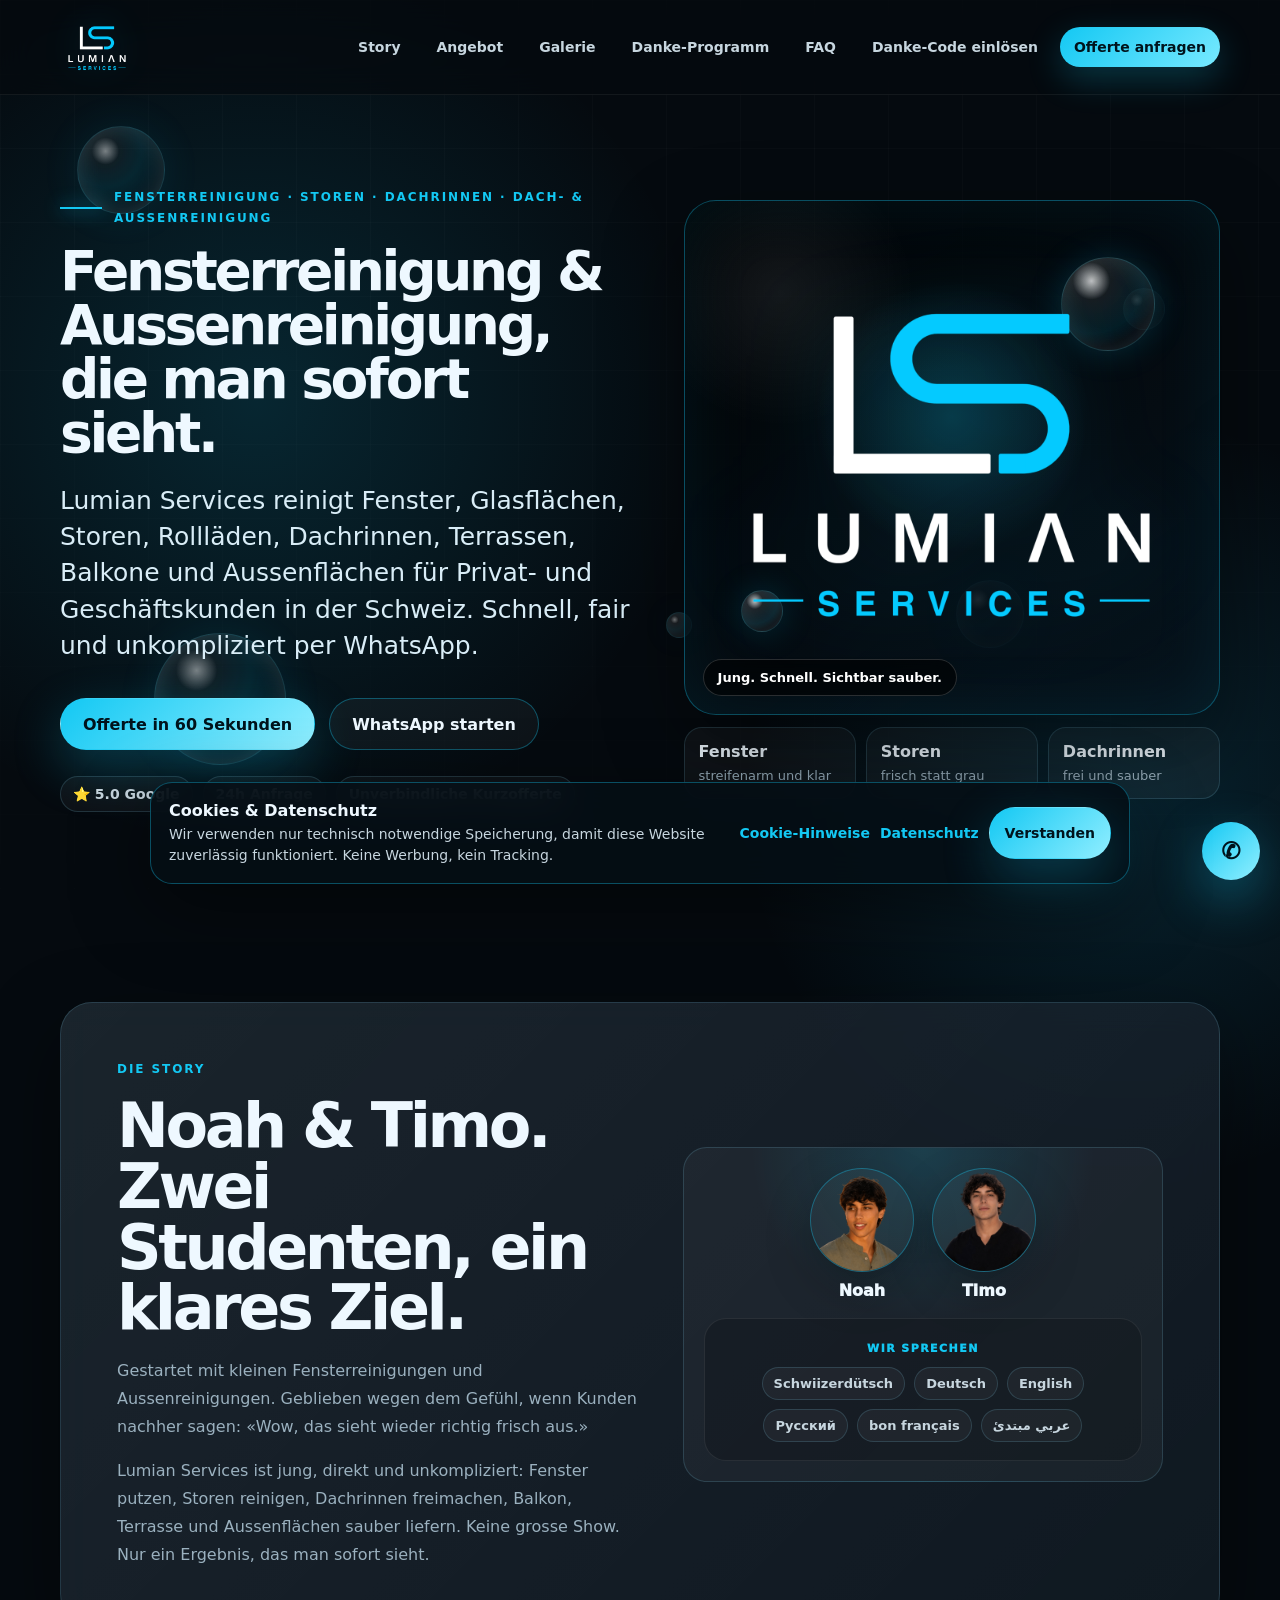
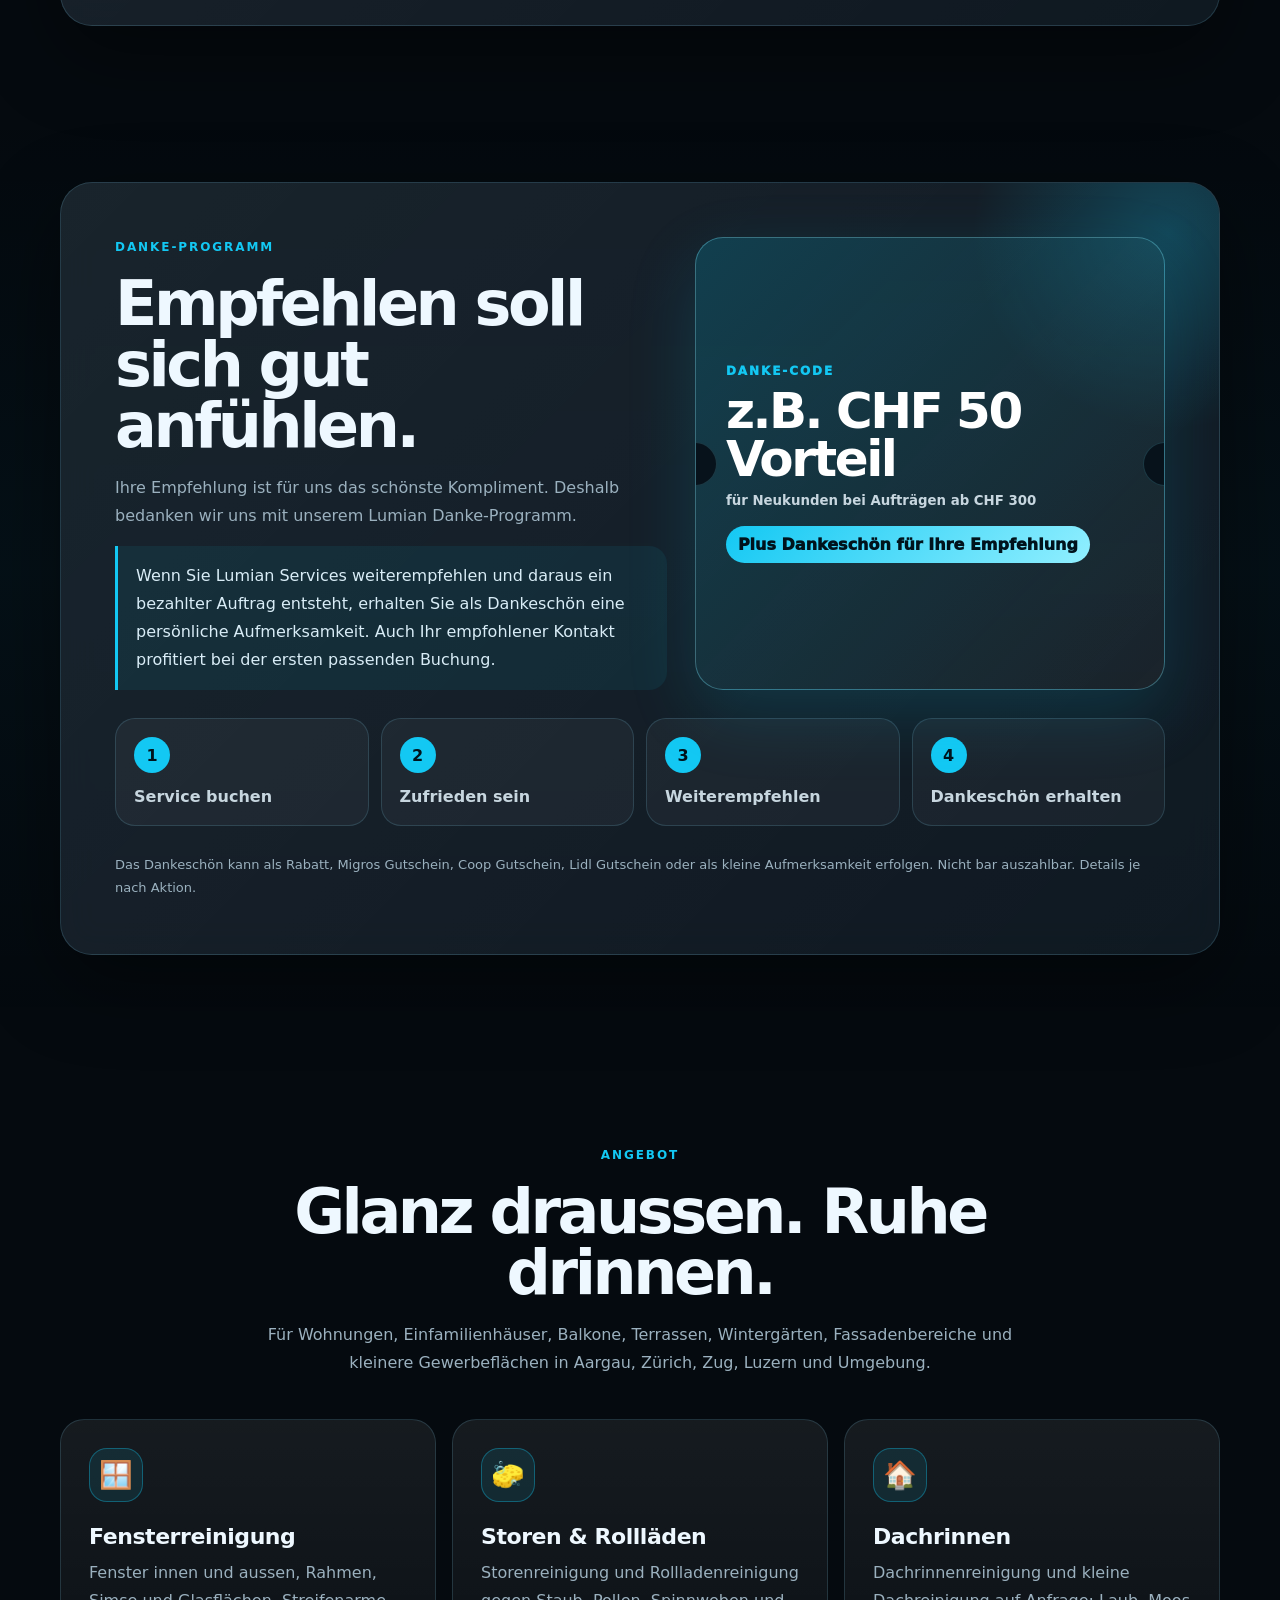
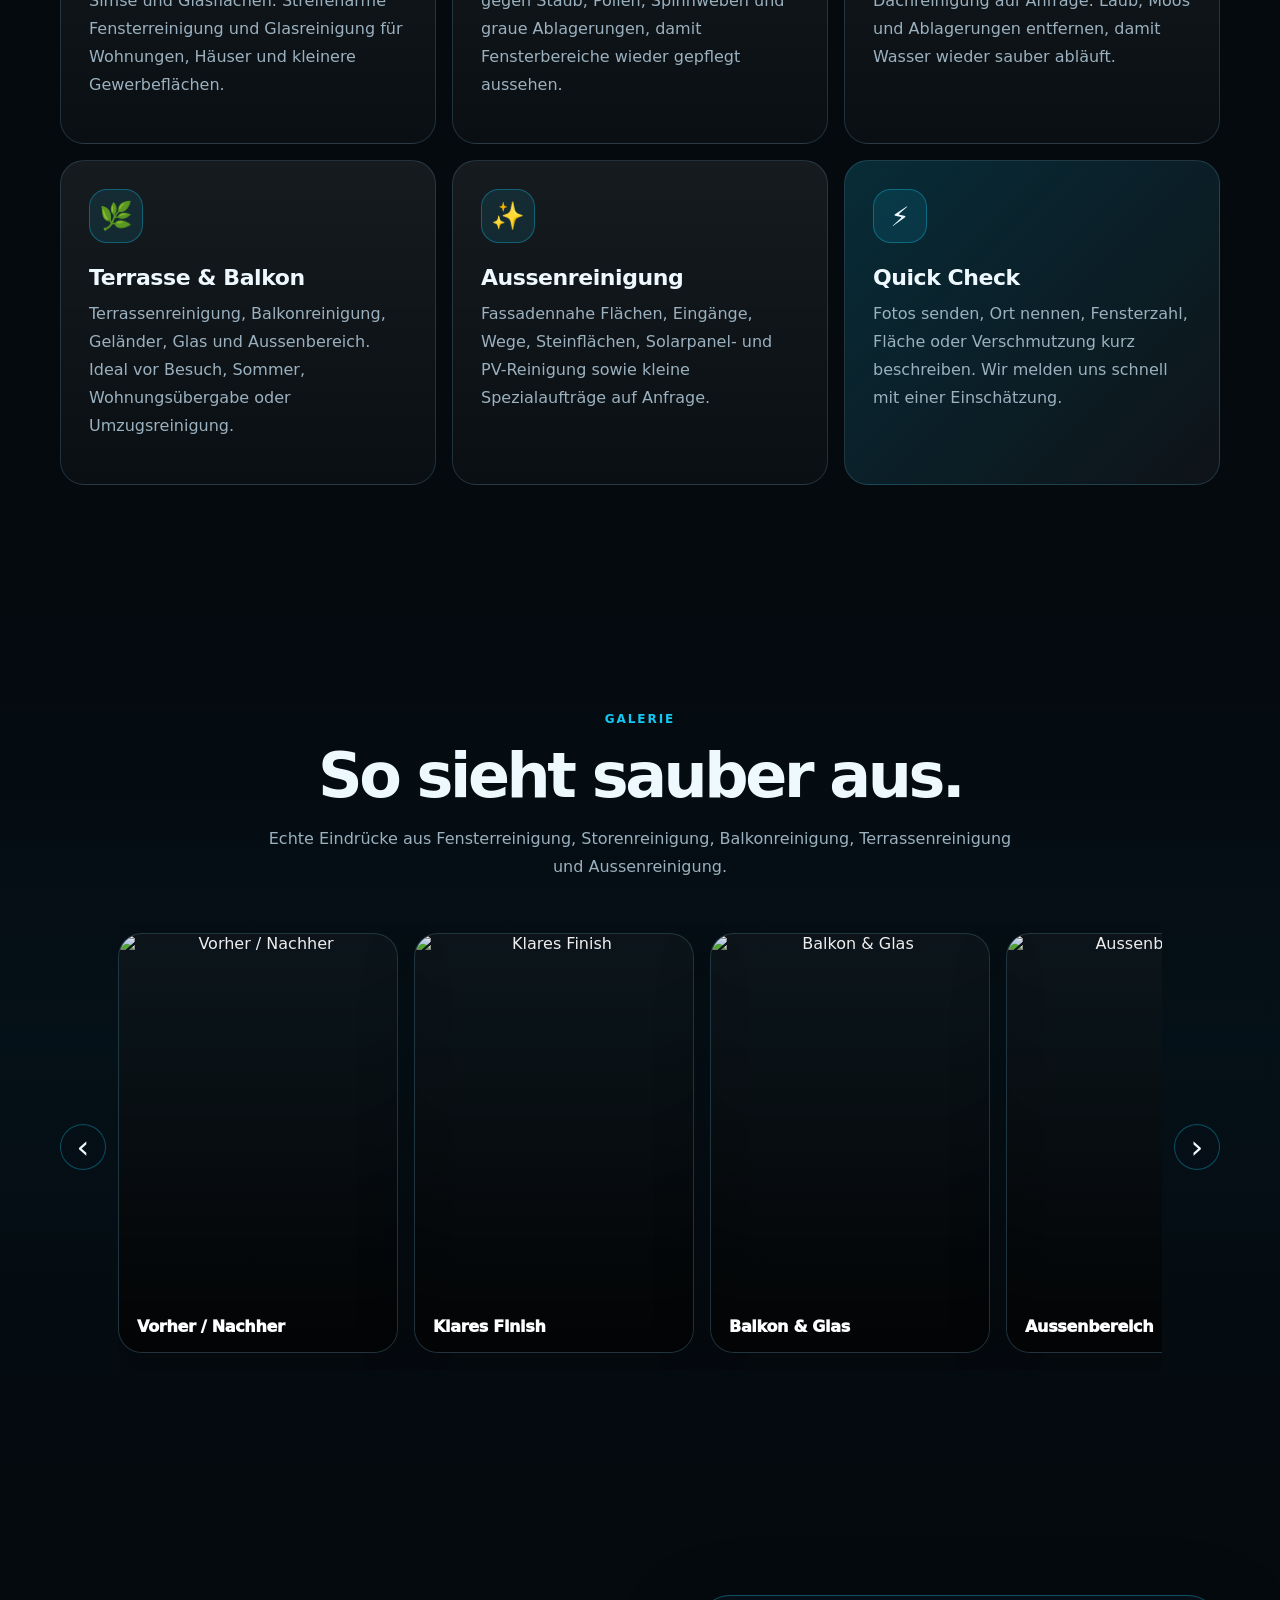
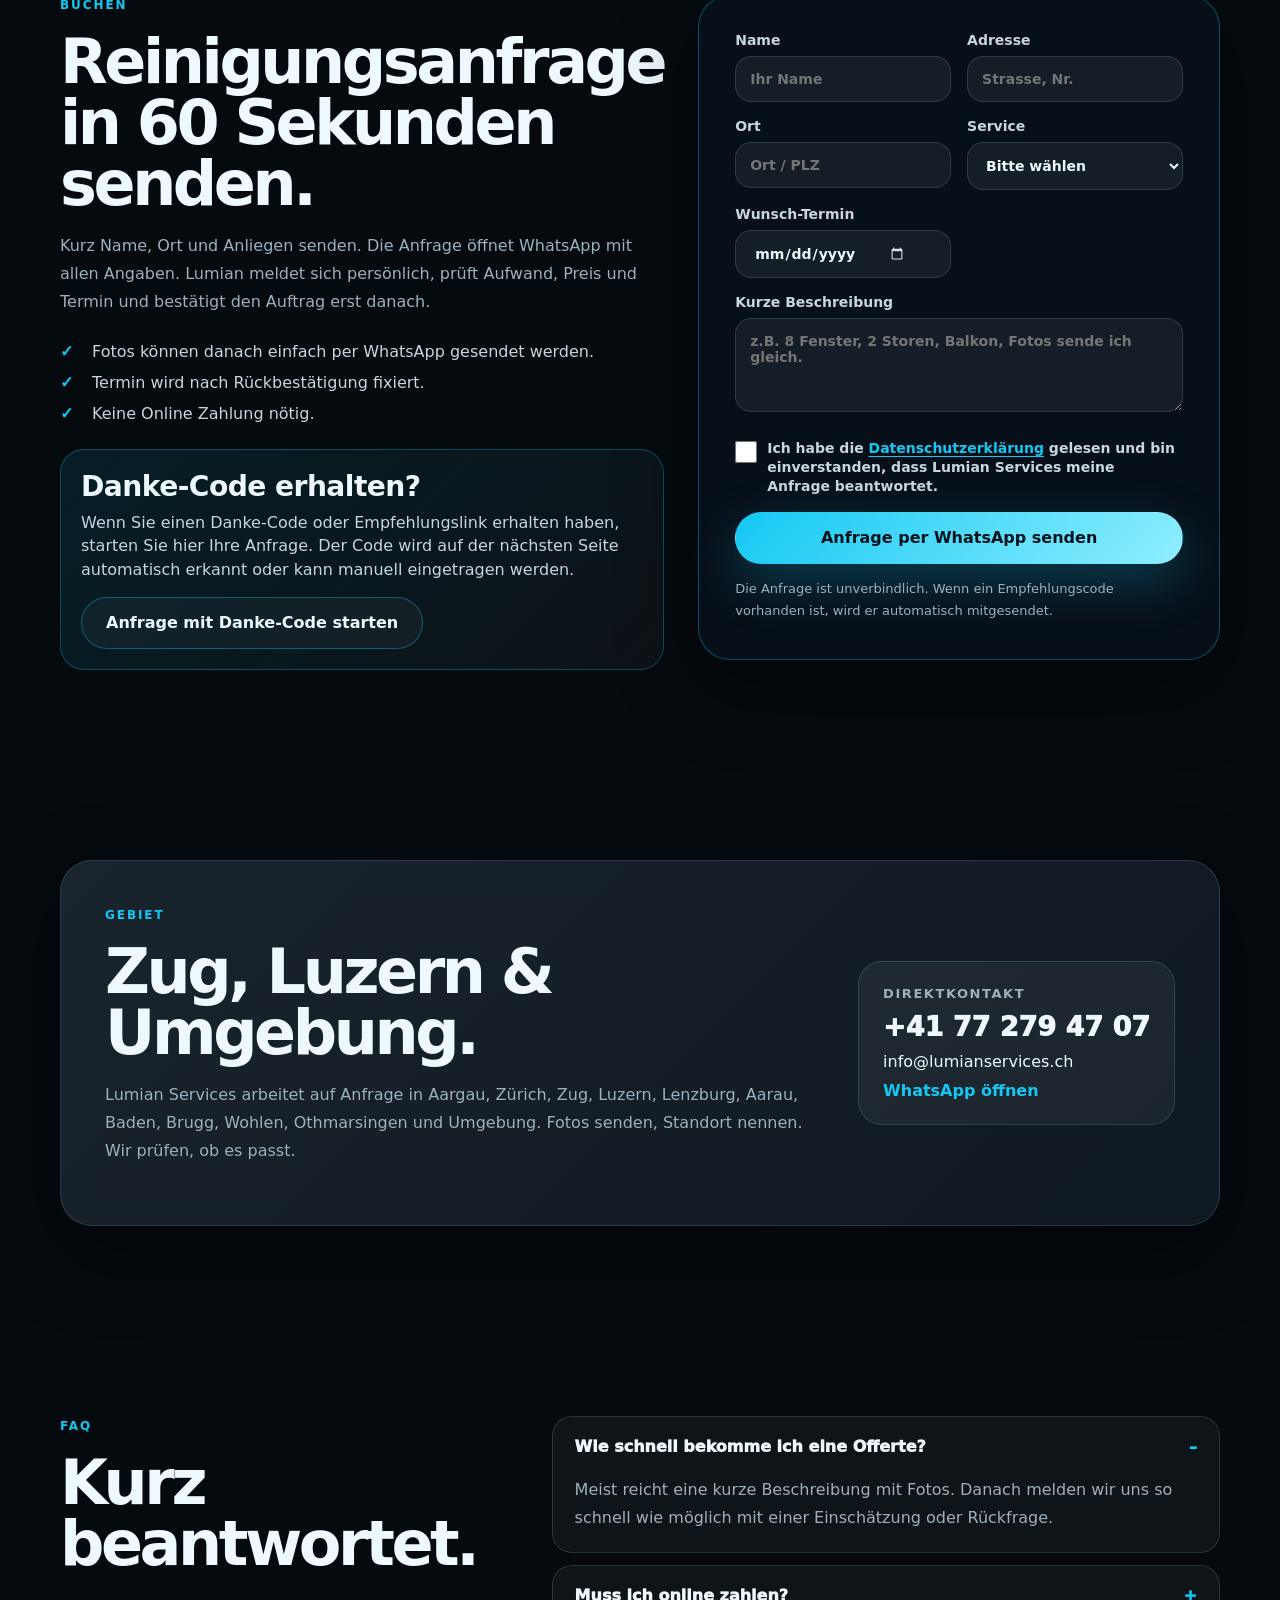
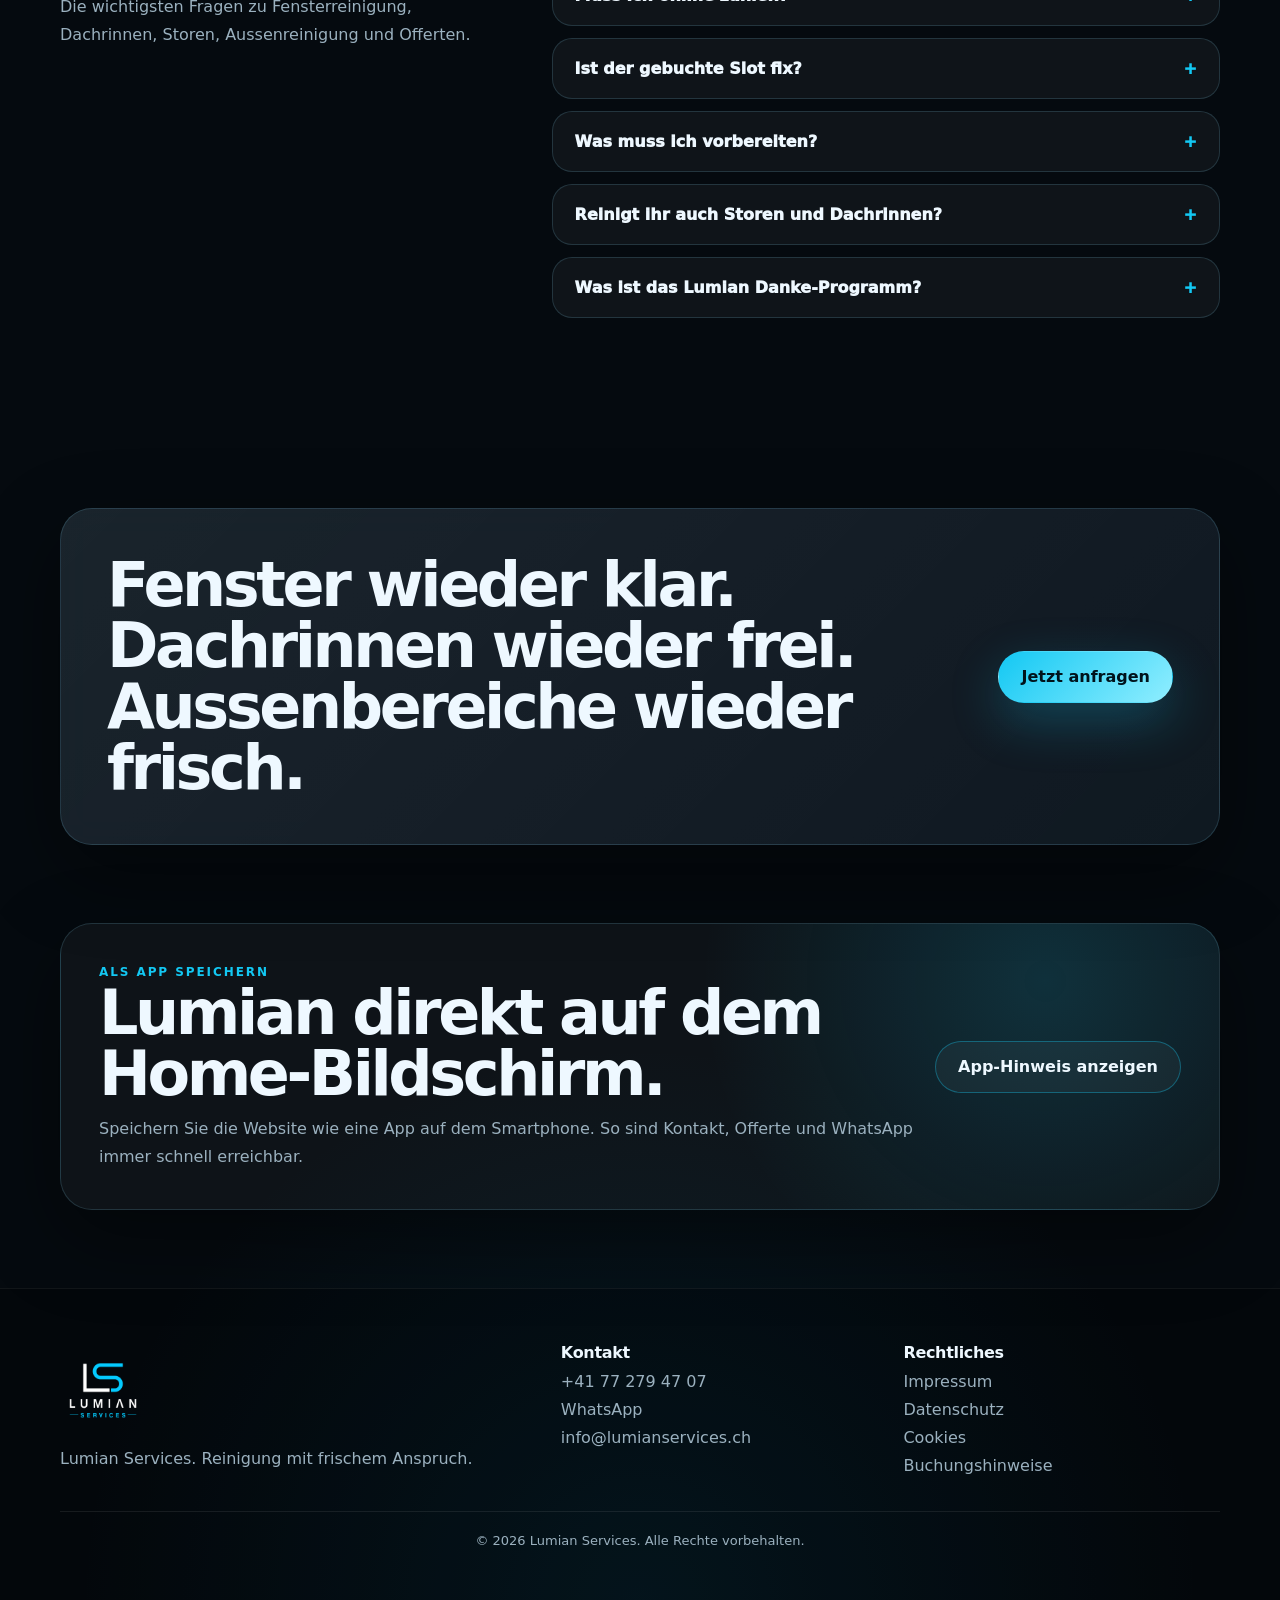
==== commit 64941301: "Add files via upload" ====
--- a/index.html
+++ b/index.html
@@ -32,8 +32,8 @@
 <meta content="yes" name="apple-mobile-web-app-capable"/>
 <meta content="Lumian Services" name="apple-mobile-web-app-title"/>
 <meta content="black-translucent" name="apple-mobile-web-app-status-bar-style"/>
-<link as="style" href="styles.css?v=101" rel="preload"/>
-<link href="styles.css?v=101" rel="stylesheet"/>
+<link as="style" href="styles.css?v=108" rel="preload"/>
+<link href="styles.css?v=108" rel="stylesheet"/>
 <script type="application/ld+json">{
   "@context": "https://schema.org",
   "@graph": [
@@ -203,7 +203,7 @@
 <section class="hero section-pad">
 <div class="container hero-grid">
 <div class="hero-copy reveal">
-<p class="eyebrow"><span></span> <span data-content-key="home.hero.eyebrow">Fensterreinigung · Storen · Dachrinnen · Dach- &amp; Aussenreinigung</span></p>
+<p class="eyebrow"><span class="eyebrow-line" aria-hidden="true"></span><span class="eyebrow-text" data-content-key="home.hero.eyebrow">Fensterreinigung · Storen · Dachrinnen · Dach- &amp; Aussenreinigung</span></p>
 <h1 data-content-key="home.hero.title">Fensterreinigung &amp; Aussenreinigung, die man sofort sieht.</h1>
 <p class="hero-lead" data-content-key="home.hero.lead">Lumian Services reinigt Fenster, Glasflächen, Storen, Rollläden, Dachrinnen, Terrassen, Balkone und Aussenflächen für Privat- und Geschäftskunden in der Schweiz. Schnell, fair und unkompliziert per WhatsApp.</p>
 <div class="hero-actions">
--- a/styles.css
+++ b/styles.css
@@ -148,7 +148,8 @@
   margin: 0 0 16px;
 }
 .eyebrow { display: flex; align-items: center; gap: 12px; }
-.eyebrow span { width: 42px; height: 2px; background: var(--cyan); box-shadow: 0 0 18px var(--cyan); }
+.eyebrow .eyebrow-line { width: 42px; height: 2px; flex: 0 0 42px; background: var(--cyan); box-shadow: 0 0 18px var(--cyan); }
+.eyebrow .eyebrow-text { width: auto; height: auto; min-width: 0; flex: 0 1 auto; background: none; box-shadow: none; }
 h1, h2, h3, p { margin-top: 0; }
 h1 {
   font-size: clamp(40px, 5.4vw, 68px);
@@ -1736,9 +1737,17 @@
     max-width:100% !important;
     overflow-wrap:normal !important;
   }
-  body.page-home .hero-copy .eyebrow span{
+  body.page-home .hero-copy .eyebrow .eyebrow-line{
     width:34px !important;
     flex:0 0 34px !important;
+  }
+  body.page-home .hero-copy .eyebrow .eyebrow-text{
+    width:auto !important;
+    height:auto !important;
+    flex:1 1 220px !important;
+    min-width:0 !important;
+    background:none !important;
+    box-shadow:none !important;
   }
   body.page-home h1{
     font-size:clamp(36px, 10.2vw, 48px) !important;
@@ -1846,3 +1855,33 @@
 input[type="datetime-local"]::-webkit-calendar-picker-indicator{
   cursor:pointer;
 }
+
+
+/* v108: restore the original homepage hero proportions on tablet/narrow desktop.
+   Phone rules remain unchanged. */
+@media (min-width: 761px) and (max-width: 960px){
+  body.page-home .hero-copy h1{
+    font-size:clamp(40px, 5.4vw, 46px) !important;
+    line-height:1.02 !important;
+    letter-spacing:-.055em !important;
+    max-width:760px !important;
+  }
+  body.page-home .hero-copy .eyebrow{
+    max-width:760px !important;
+  }
+}
+
+/* v108: keep the homepage headline at the established compact size on desktop. */
+@media (min-width: 961px){
+  body.page-home .hero-copy h1{
+    font-size:clamp(50px, 4.3vw, 64px) !important;
+    line-height:.98 !important;
+    letter-spacing:-.06em !important;
+    max-width:820px !important;
+  }
+}
+@media (min-width: 1500px){
+  body.page-home .hero-copy h1{
+    font-size:64px !important;
+  }
+}
--- a/styles.css
+++ b/styles.css
@@ -148,7 +148,8 @@
   margin: 0 0 16px;
 }
 .eyebrow { display: flex; align-items: center; gap: 12px; }
-.eyebrow span { width: 42px; height: 2px; background: var(--cyan); box-shadow: 0 0 18px var(--cyan); }
+.eyebrow .eyebrow-line { width: 42px; height: 2px; flex: 0 0 42px; background: var(--cyan); box-shadow: 0 0 18px var(--cyan); }
+.eyebrow .eyebrow-text { width: auto; height: auto; min-width: 0; flex: 0 1 auto; background: none; box-shadow: none; }
 h1, h2, h3, p { margin-top: 0; }
 h1 {
   font-size: clamp(40px, 5.4vw, 68px);
@@ -1736,9 +1737,17 @@
     max-width:100% !important;
     overflow-wrap:normal !important;
   }
-  body.page-home .hero-copy .eyebrow span{
+  body.page-home .hero-copy .eyebrow .eyebrow-line{
     width:34px !important;
     flex:0 0 34px !important;
+  }
+  body.page-home .hero-copy .eyebrow .eyebrow-text{
+    width:auto !important;
+    height:auto !important;
+    flex:1 1 220px !important;
+    min-width:0 !important;
+    background:none !important;
+    box-shadow:none !important;
   }
   body.page-home h1{
     font-size:clamp(36px, 10.2vw, 48px) !important;
@@ -1846,3 +1855,33 @@
 input[type="datetime-local"]::-webkit-calendar-picker-indicator{
   cursor:pointer;
 }
+
+
+/* v108: restore the original homepage hero proportions on tablet/narrow desktop.
+   Phone rules remain unchanged. */
+@media (min-width: 761px) and (max-width: 960px){
+  body.page-home .hero-copy h1{
+    font-size:clamp(40px, 5.4vw, 46px) !important;
+    line-height:1.02 !important;
+    letter-spacing:-.055em !important;
+    max-width:760px !important;
+  }
+  body.page-home .hero-copy .eyebrow{
+    max-width:760px !important;
+  }
+}
+
+/* v108: keep the homepage headline at the established compact size on desktop. */
+@media (min-width: 961px){
+  body.page-home .hero-copy h1{
+    font-size:clamp(50px, 4.3vw, 64px) !important;
+    line-height:.98 !important;
+    letter-spacing:-.06em !important;
+    max-width:820px !important;
+  }
+}
+@media (min-width: 1500px){
+  body.page-home .hero-copy h1{
+    font-size:64px !important;
+  }
+}
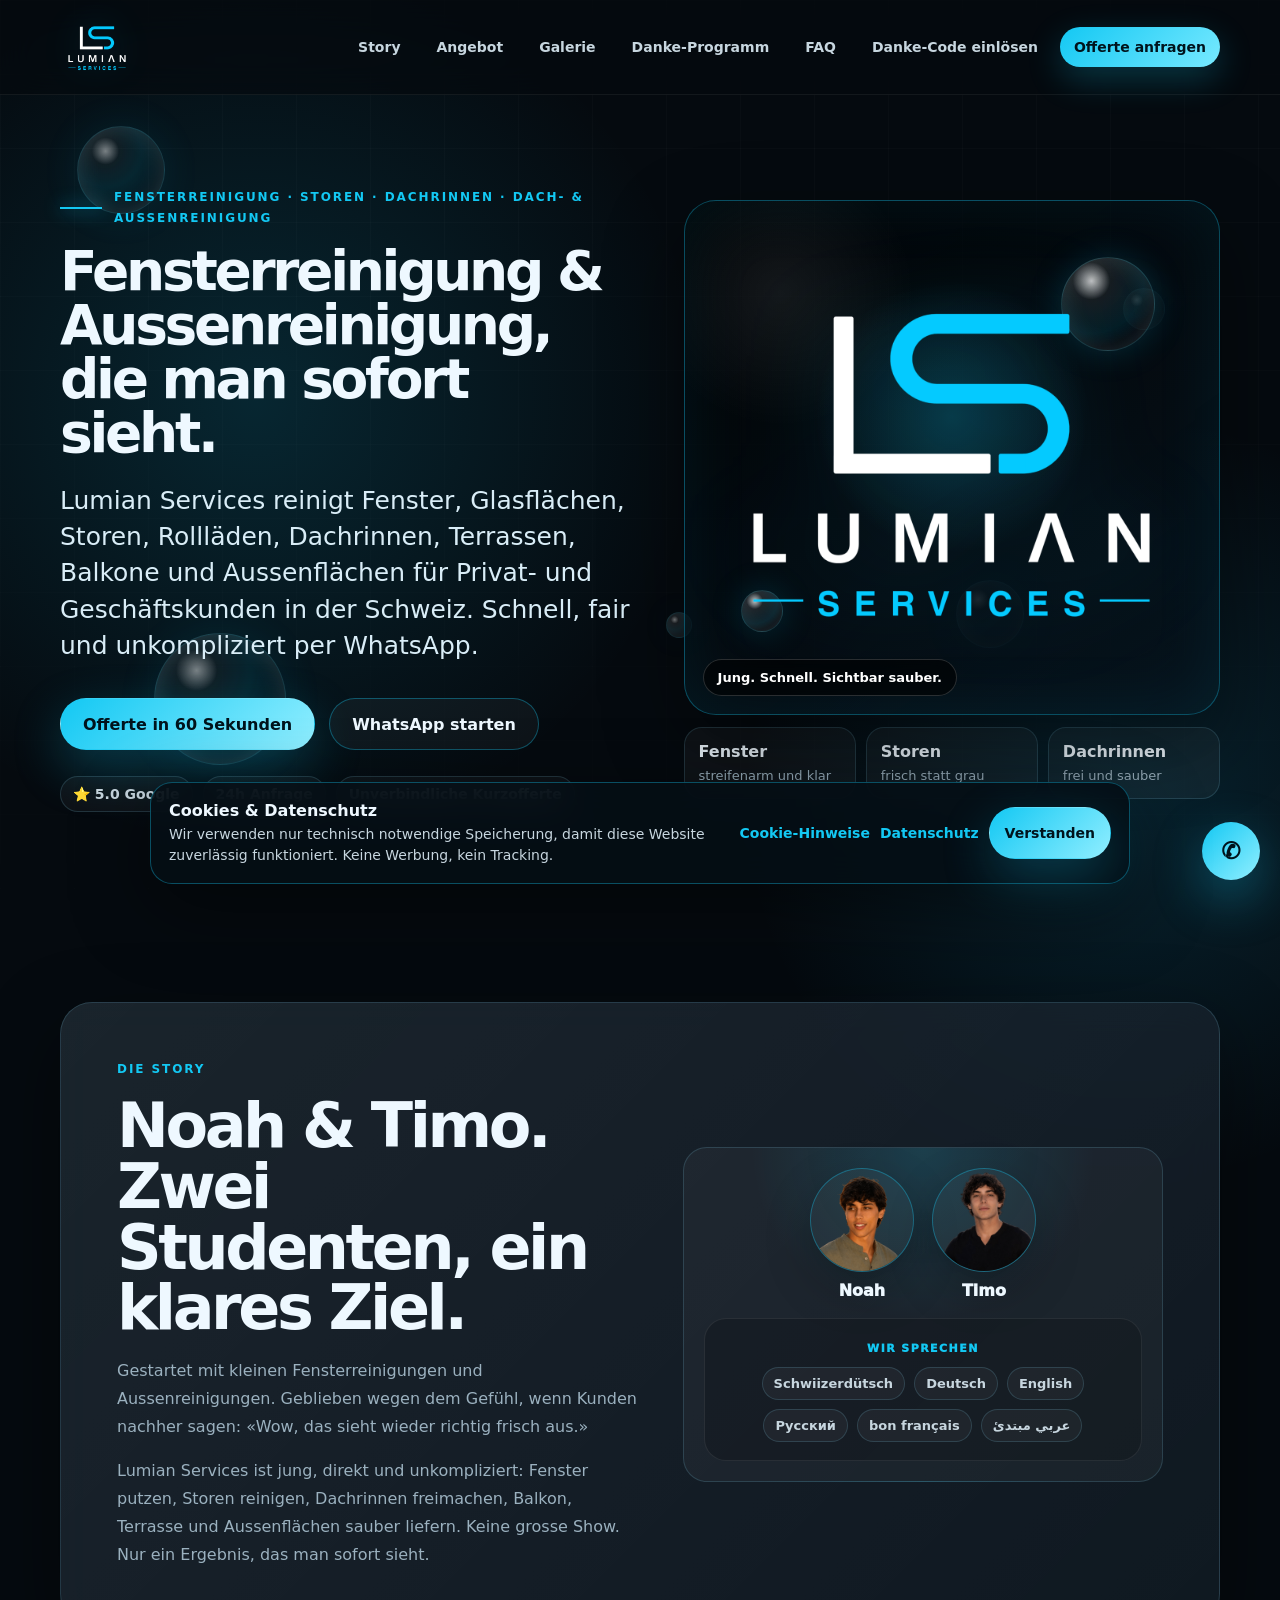
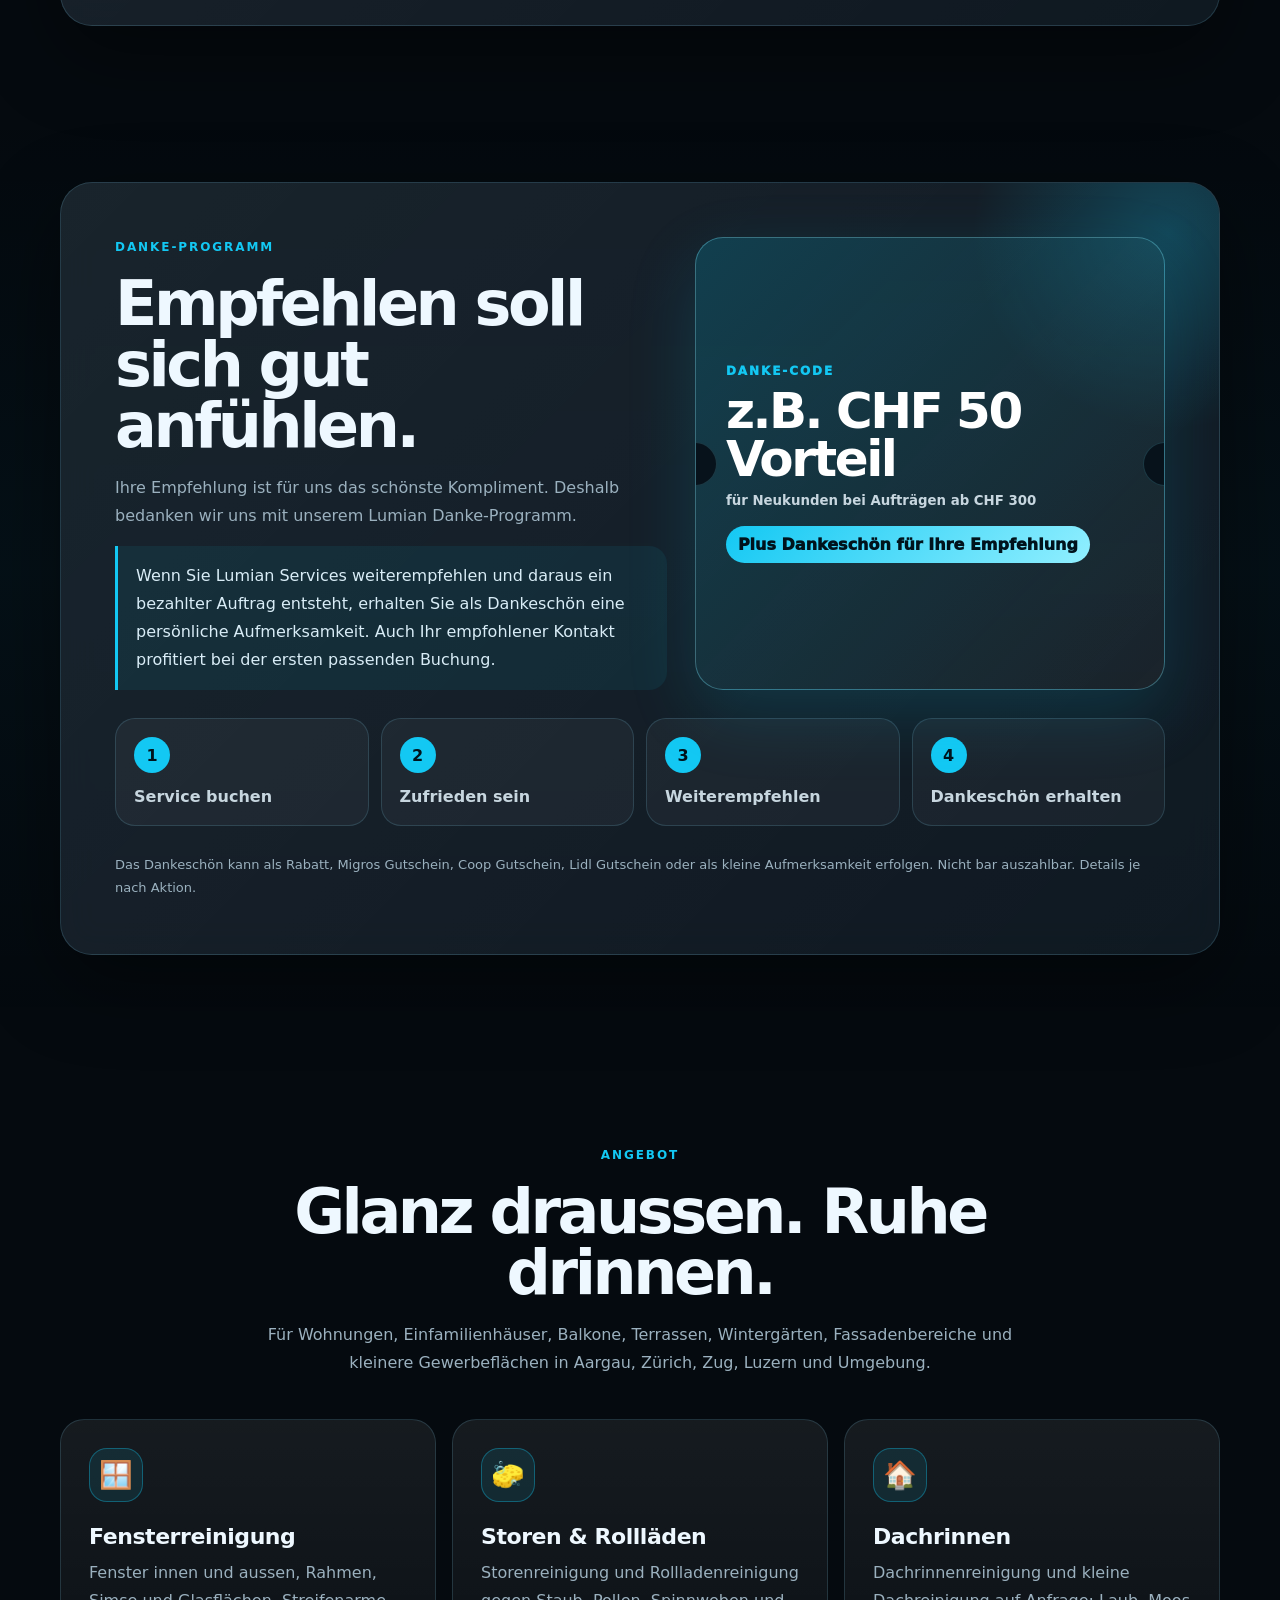
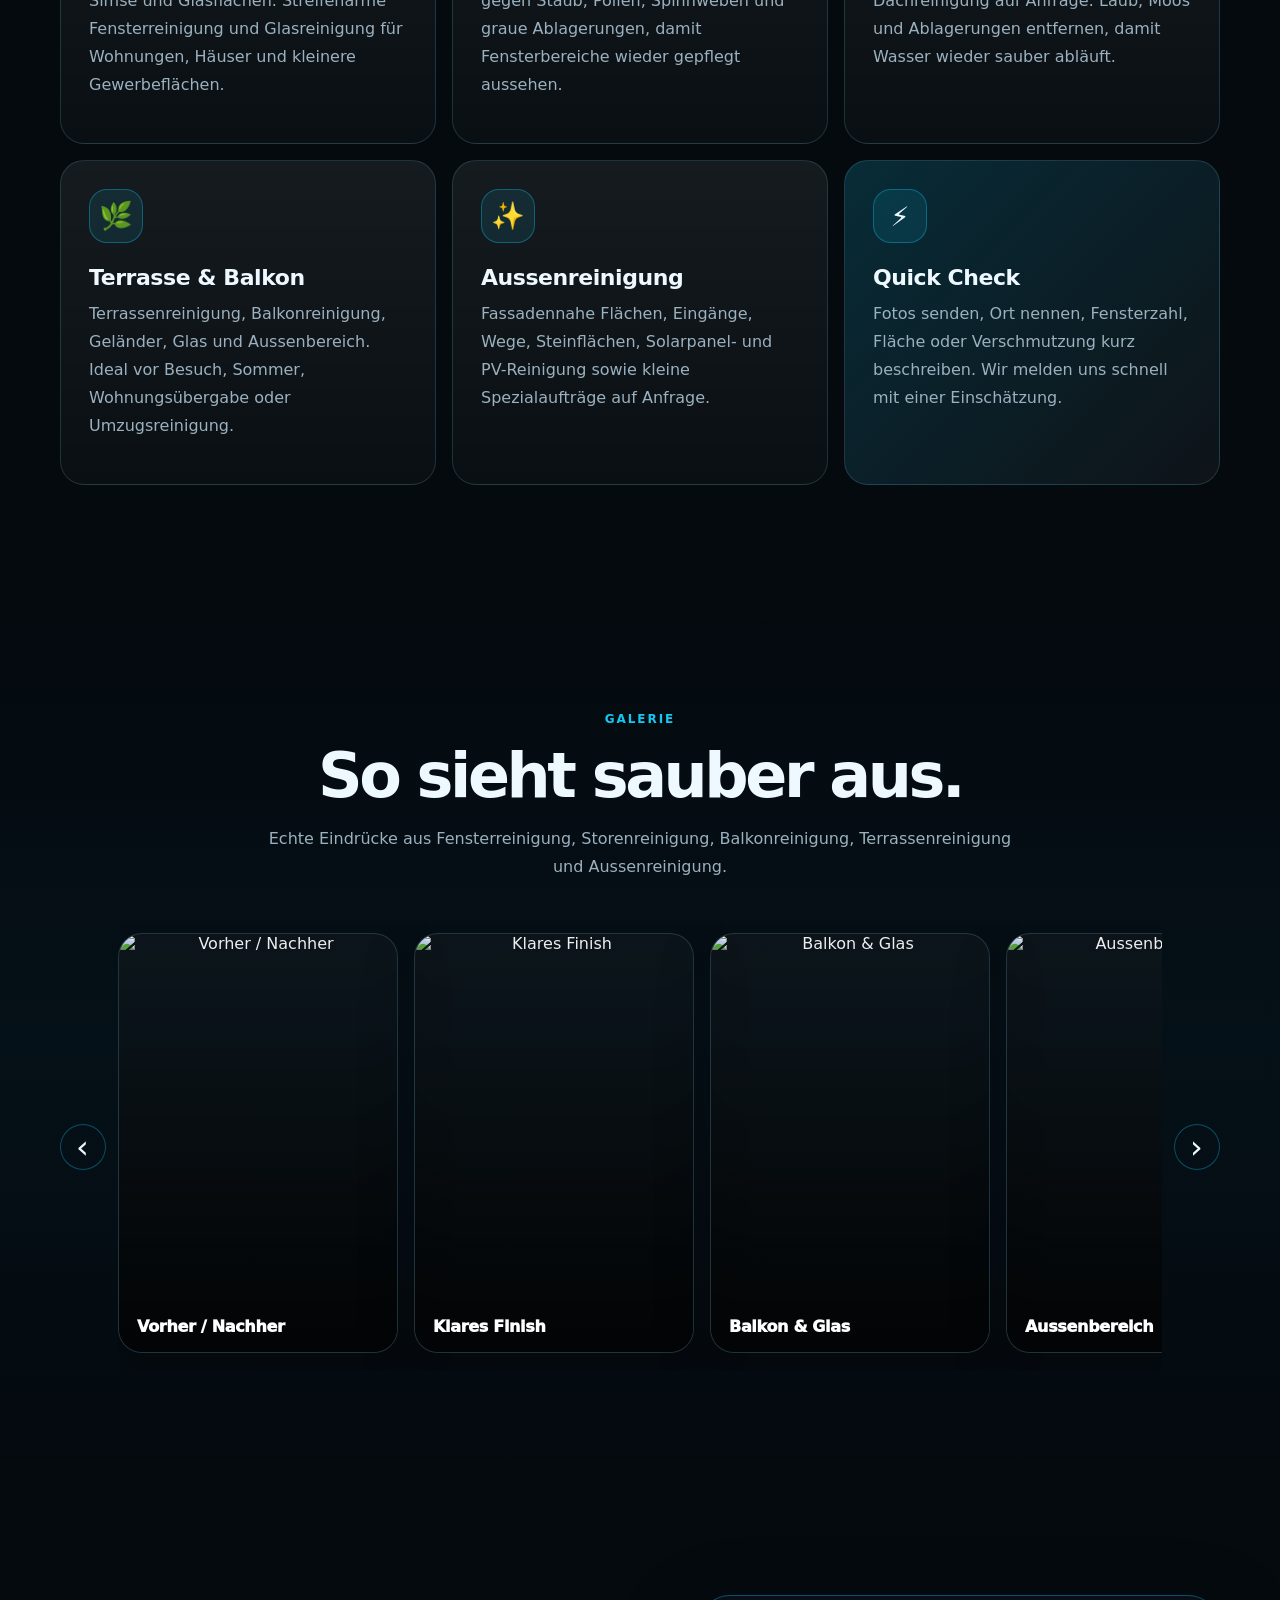
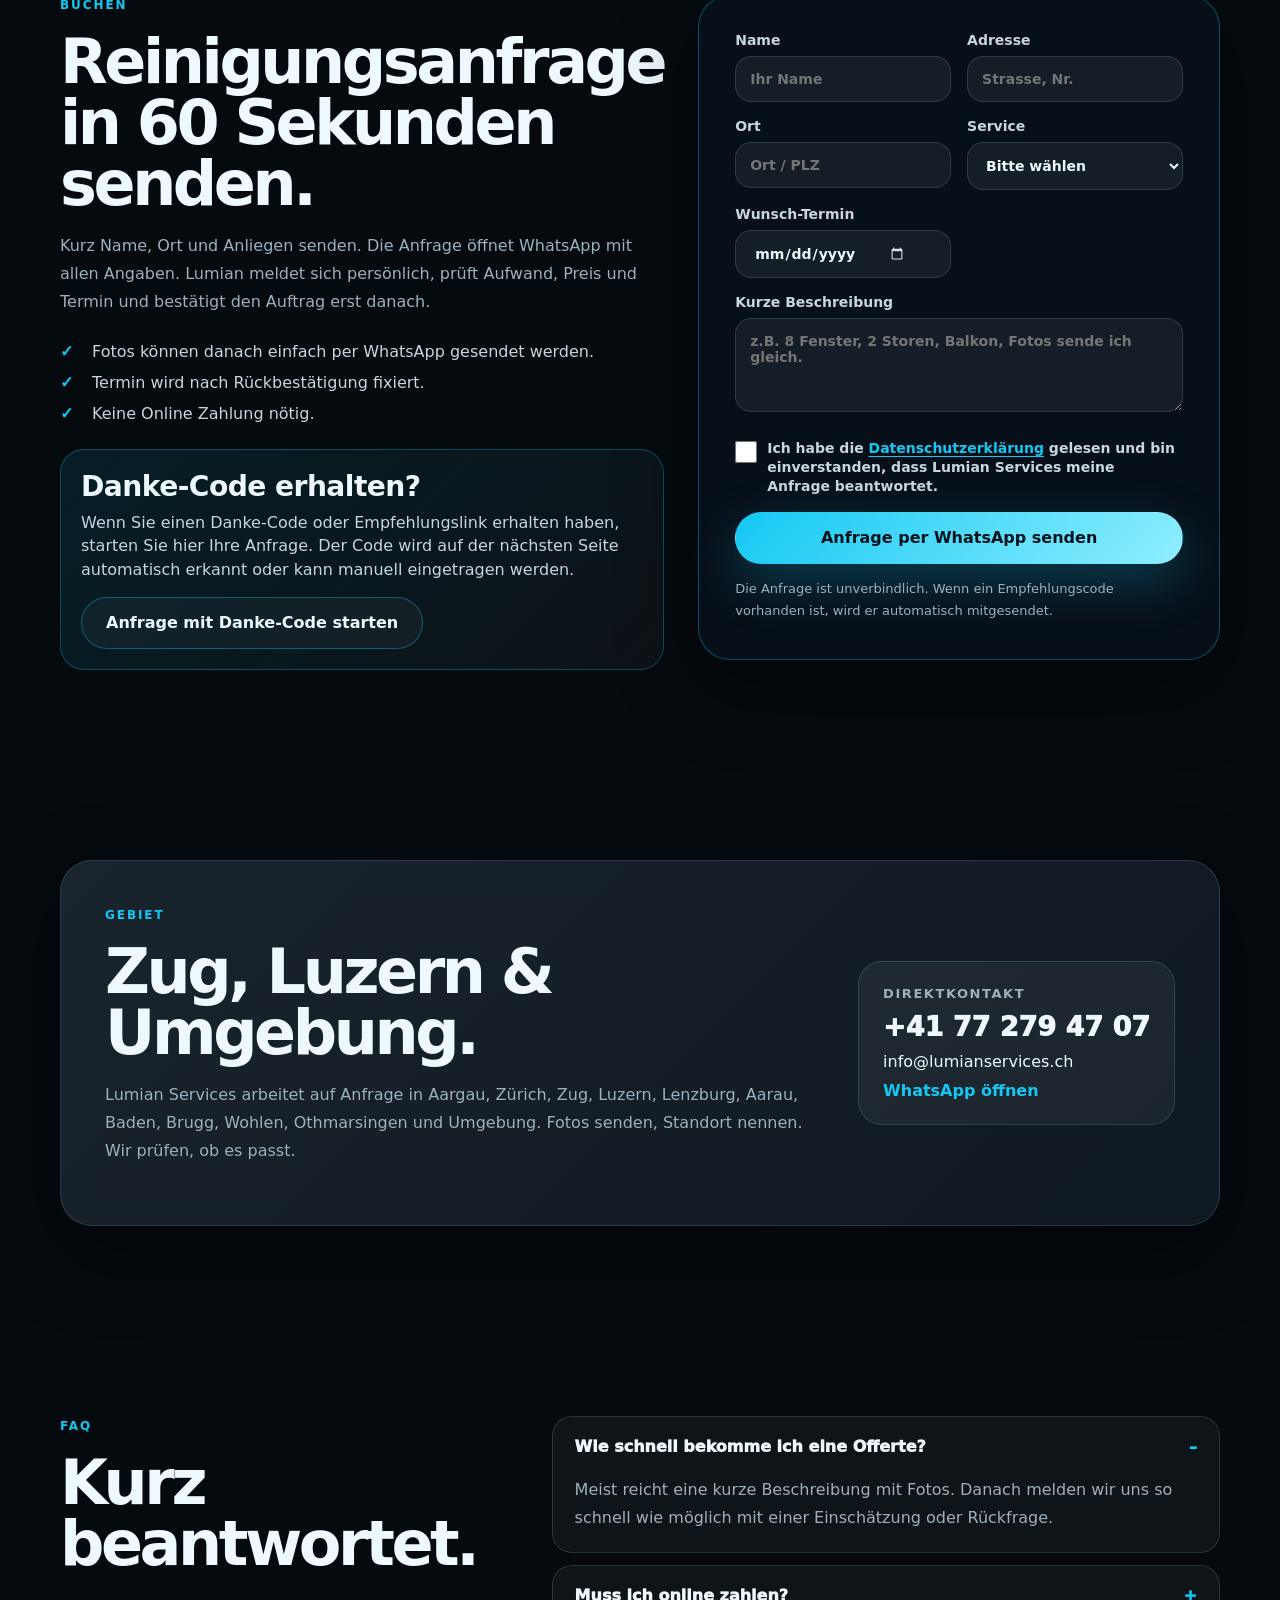
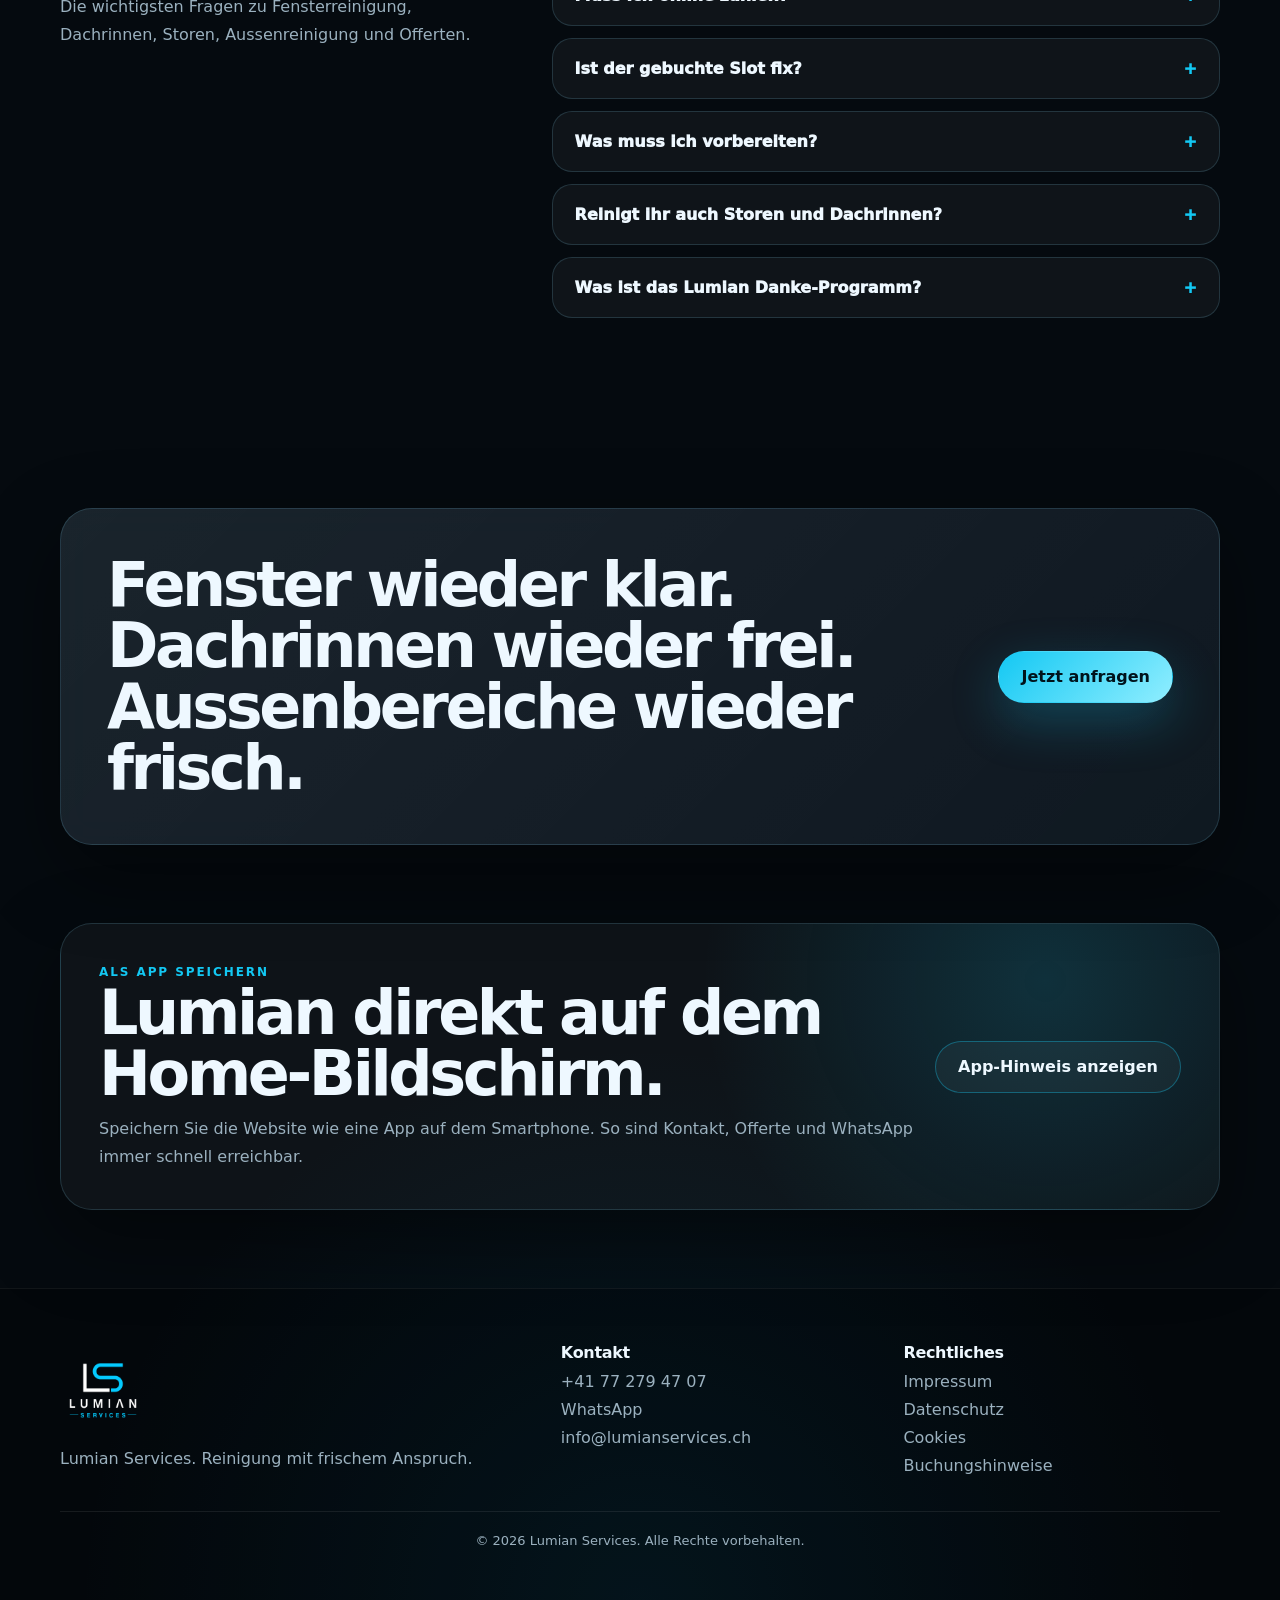
==== commit a092ae35: "Update index.html" ====
--- a/index.html
+++ b/index.html
@@ -4,31 +4,114 @@
 <head>
 <meta charset="utf-8"/>
 <meta content="width=device-width, initial-scale=1" name="viewport"/>
+
 <title>Lumian Services</title>
-<meta content="Lumian Services bietet Fensterreinigung, Glasreinigung, Storenreinigung, Dachrinnenreinigung, Terrassen-, Balkon-, Fassaden- und Aussenreinigung für Privat- und Geschäftskunden in der Schweiz. Schnell per WhatsApp anfragen." name="description"/>
-<meta content="Fensterreinigung, Fenster putzen, Fensterputzer, Glasreinigung, Storenreinigung, Rollladenreinigung, Dachreinigung, Dach reinigen, Dachrinnenreinigung, Solaranlagen Reinigung, Solarpanel Reinigung, Fassadenreinigung, Hochdruckreinigung, Terrassenreinigung, Balkonreinigung, Wintergarten Reinigung, Gebäudereinigung, Hausreinigung, Wohnungsreinigung, Umzugsreinigung, Endreinigung, Reinigungsfirma, Putzfirma, Reinigung Schweiz, Reinigung Aargau, Reinigung Zürich, Reinigung Zug, Reinigung Luzern, cleaning services Switzerland, window cleaning, roof cleaning, house cleaning, solar panel cleaning, building cleaning" name="keywords"/>
-<meta content="index, follow, max-image-preview:large, max-snippet:-1, max-video-preview:-1" name="robots"/>
+
+<meta
+  content="Lumian Services bietet Fensterreinigung, Glasreinigung, Storenreinigung, Dachrinnenreinigung, Terrassen-, Balkon-, Fassaden- und Aussenreinigung für Privat- und Geschäftskunden in der Schweiz. Schnell per WhatsApp anfragen."
+  name="description"
+/>
+
+<meta
+  content="Fensterreinigung, Fenster putzen, Fensterputzer, Glasreinigung, Storenreinigung, Rollladenreinigung, Dachreinigung, Dach reinigen, Dachrinnenreinigung, Solaranlagen Reinigung, Solarpanel Reinigung, Fassadenreinigung, Hochdruckreinigung, Terrassenreinigung, Balkonreinigung, Wintergarten Reinigung, Gebäudereinigung, Hausreinigung, Wohnungsreinigung, Umzugsreinigung, Endreinigung, Reinigungsfirma, Putzfirma, Reinigung Schweiz, Reinigung Aargau, Reinigung Zürich, Reinigung Zug, Reinigung Luzern, cleaning services Switzerland, window cleaning, roof cleaning, house cleaning, solar panel cleaning, building cleaning"
+  name="keywords"
+/>
+
+<meta
+  content="index, follow, max-image-preview:large, max-snippet:-1, max-video-preview:-1"
+  name="robots"
+/>
+
 <link href="https://www.lumianservices.ch/" rel="canonical"/>
-<meta content="Lumian Services | Fensterreinigung &amp; Aussenreinigung Schweiz" property="og:title"/>
-<meta content="Fenster, Storen, Dachrinnen, Terrassen, Balkone, Fassaden und Aussenflächen professionell reinigen lassen. Schnell, fair und unkompliziert per WhatsApp anfragen." property="og:description"/>
+
+<meta
+  content="Lumian Services | Fensterreinigung &amp; Aussenreinigung Schweiz"
+  property="og:title"
+/>
+
+<meta
+  content="Fenster, Storen, Dachrinnen, Terrassen, Balkone, Fassaden und Aussenflächen professionell reinigen lassen. Schnell, fair und unkompliziert per WhatsApp anfragen."
+  property="og:description"
+/>
+
 <meta content="website" property="og:type"/>
 <meta content="Lumian Services" property="og:site_name"/>
 <meta content="https://www.lumianservices.ch/" property="og:url"/>
-<meta content="https://www.lumianservices.ch/assets/img/lumian-logo-dark.png" property="og:image"/>
-<meta content="https://www.lumianservices.ch/assets/img/lumian-logo-dark.png" property="og:image:secure_url"/>
-<meta content="image/png" property="og:image:type"/>
-<meta content="1000" property="og:image:width"/>
-<meta content="1000" property="og:image:height"/>
-<meta content="Lumian Services Logo" property="og:image:alt"/>
+
+<meta
+  content="https://www.lumianservices.ch/assets/img/lumian-social-preview.jpg"
+  property="og:image"
+/>
+
+<meta
+  content="https://www.lumianservices.ch/assets/img/lumian-social-preview.jpg"
+  property="og:image:secure_url"
+/>
+
+<meta content="image/jpeg" property="og:image:type"/>
+<meta content="1200" property="og:image:width"/>
+<meta content="630" property="og:image:height"/>
+
+<meta
+  content="Lumian Services – Fensterreinigung und Aussenreinigung"
+  property="og:image:alt"
+/>
+
 <meta content="summary_large_image" name="twitter:card"/>
-<meta content="Lumian Services | Fensterreinigung &amp; Gebäudereinigung Schweiz" name="twitter:title"/>
-<meta content="Fensterreinigung, Storen, Dachrinnen, Terrassen, Balkone, Fassaden und Aussenreinigung. Schnell per WhatsApp anfragen." name="twitter:description"/>
-<meta content="https://www.lumianservices.ch/assets/img/lumian-logo-dark.png" name="twitter:image"/>
+
+<meta
+  content="Lumian Services | Fensterreinigung &amp; Gebäudereinigung Schweiz"
+  name="twitter:title"
+/>
+
+<meta
+  content="Fensterreinigung, Storen, Dachrinnen, Terrassen, Balkone, Fassaden und Aussenreinigung. Schnell per WhatsApp anfragen."
+  name="twitter:description"
+/>
+
+<meta
+  content="https://www.lumianservices.ch/assets/img/lumian-social-preview.jpg"
+  name="twitter:image"
+/>
+
+<meta
+  content="Lumian Services – Fensterreinigung und Aussenreinigung"
+  name="twitter:image:alt"
+/>
+
 <meta content="#061018" name="theme-color"/>
-<link href="https://www.lumianservices.ch/assets/img/favicon.ico" rel="icon" sizes="any"/>
-<link href="https://www.lumianservices.ch/assets/img/favicon-192.png" rel="icon" sizes="192x192" type="image/png"/>
-<link href="https://www.lumianservices.ch/assets/img/apple-touch-icon.png" rel="apple-touch-icon" sizes="180x180"/>
-<link href="https://www.lumianservices.ch/site.webmanifest" rel="manifest"/>
+
+<link
+  href="https://www.lumianservices.ch/assets/img/favicon.ico"
+  rel="icon"
+  sizes="any"
+/>
+
+<link
+  href="https://www.lumianservices.ch/assets/img/favicon-192.png"
+  rel="icon"
+  sizes="192x192"
+  type="image/png"
+/>
+
+<link
+  href="https://www.lumianservices.ch/assets/img/favicon.png"
+  rel="icon"
+  sizes="512x512"
+  type="image/png"
+/>
+
+<link
+  href="https://www.lumianservices.ch/assets/img/apple-touch-icon.png"
+  rel="apple-touch-icon"
+  sizes="180x180"
+/>
+
+<link
+  href="https://www.lumianservices.ch/site.webmanifest"
+  rel="manifest"
+/>
+
 <meta content="yes" name="apple-mobile-web-app-capable"/>
 <meta content="Lumian Services" name="apple-mobile-web-app-title"/>
 <meta content="black-translucent" name="apple-mobile-web-app-status-bar-style"/>
@@ -42,9 +125,9 @@
       "@id": "https://www.lumianservices.ch/#organization",
       "name": "Lumian Services",
       "url": "https://www.lumianservices.ch/",
-      "logo": "https://www.lumianservices.ch/assets/img/lumian-logo-dark.png",
-      "thumbnailUrl": "https://www.lumianservices.ch/assets/img/lumian-logo-dark.png",
-      "image": "https://www.lumianservices.ch/assets/img/lumian-logo-dark.png",
+      "logo": "https://www.lumianservices.ch/assets/img/lumian-portal-logo.png",
+      "thumbnailUrl": "https://www.lumianservices.ch/assets/img/lumian-portal-logo.png",
+      "image": "https://www.lumianservices.ch/assets/img/lumian-portal-logo.png",
       "email": "info@lumianservices.ch",
       "telephone": "+41772794707"
     },
@@ -57,8 +140,8 @@
       "name": "Lumian Services",
       "legalName": "Lumian Services, Inhaber Fares Aburok",
       "url": "https://www.lumianservices.ch/",
-      "image": "https://www.lumianservices.ch/assets/img/lumian-logo-dark.png",
-      "logo": "https://www.lumianservices.ch/assets/img/lumian-logo-dark.png",
+      "image": "https://www.lumianservices.ch/assets/img/lumian-portal-logo.png",
+      "logo": "https://www.lumianservices.ch/assets/img/lumian-portal-logo.png",
       "telephone": "+41772794707",
       "email": "info@lumianservices.ch",
       "priceRange": "CHF",
